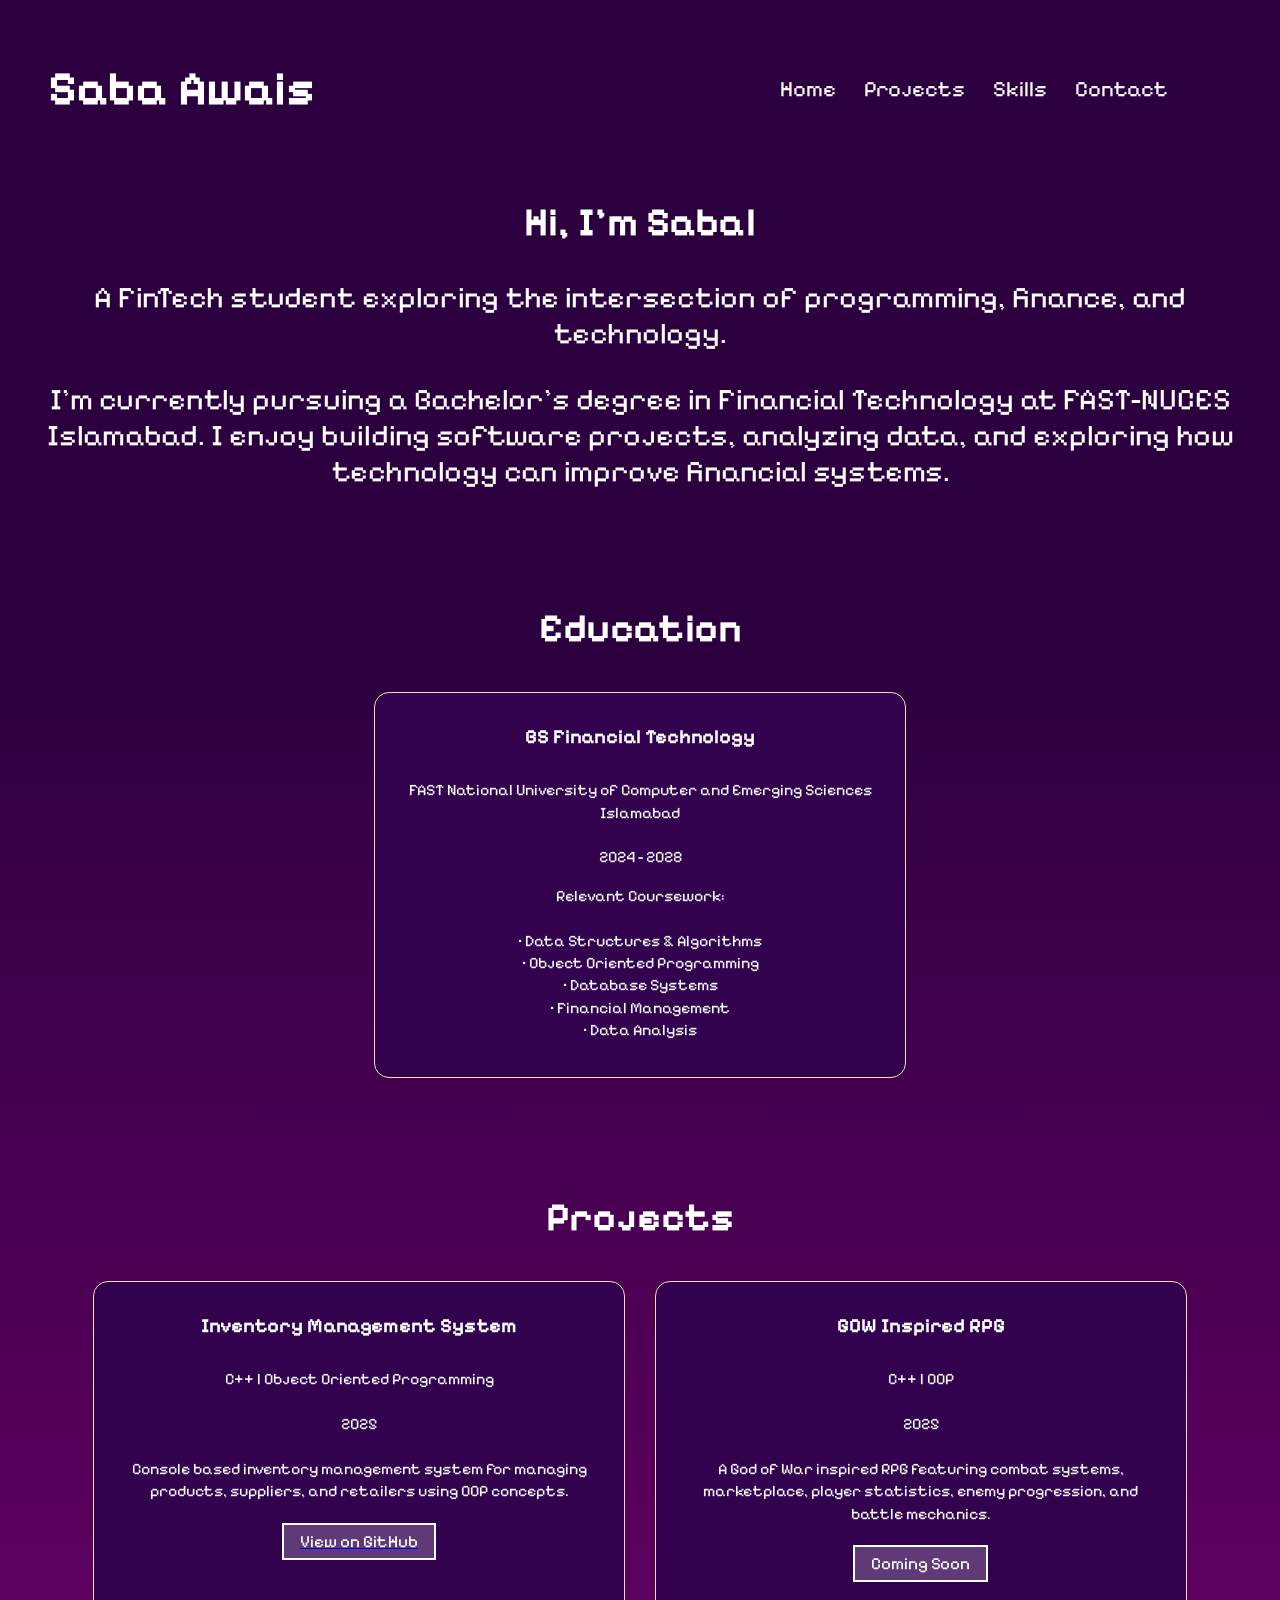
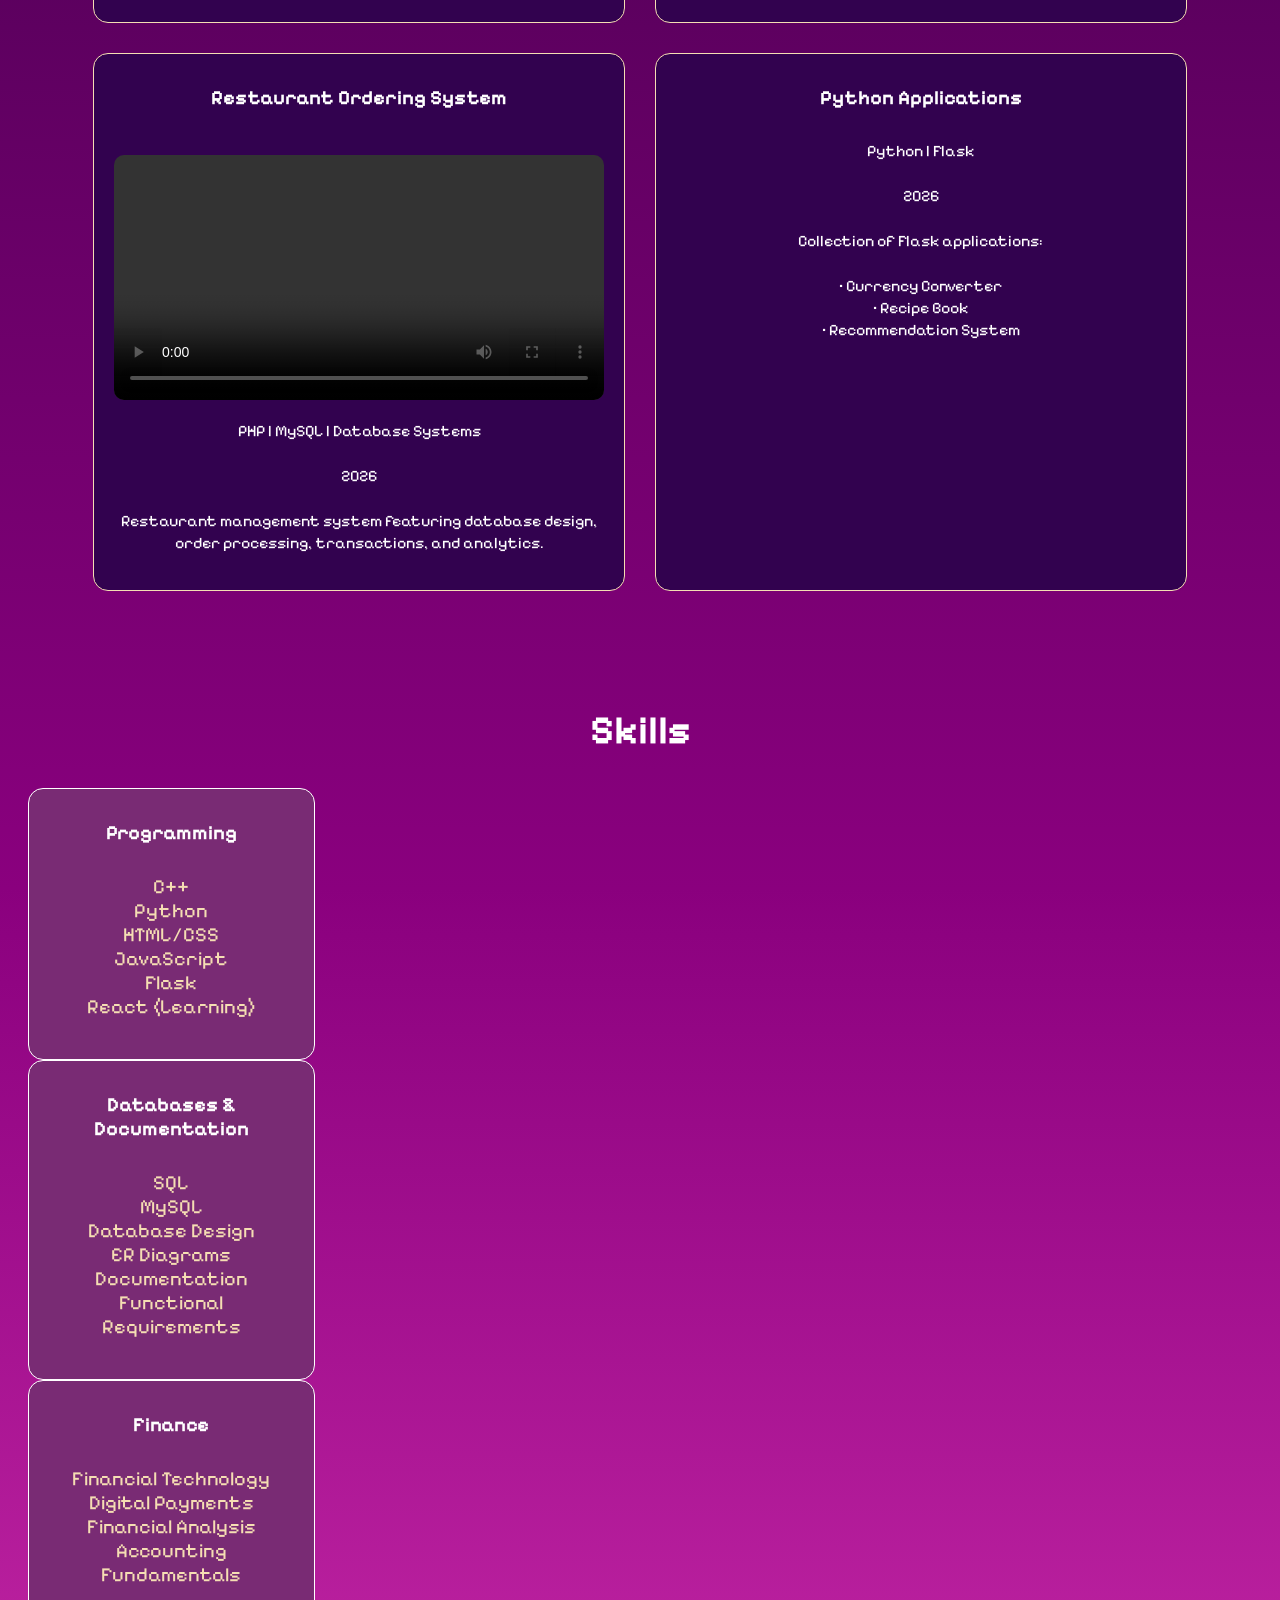
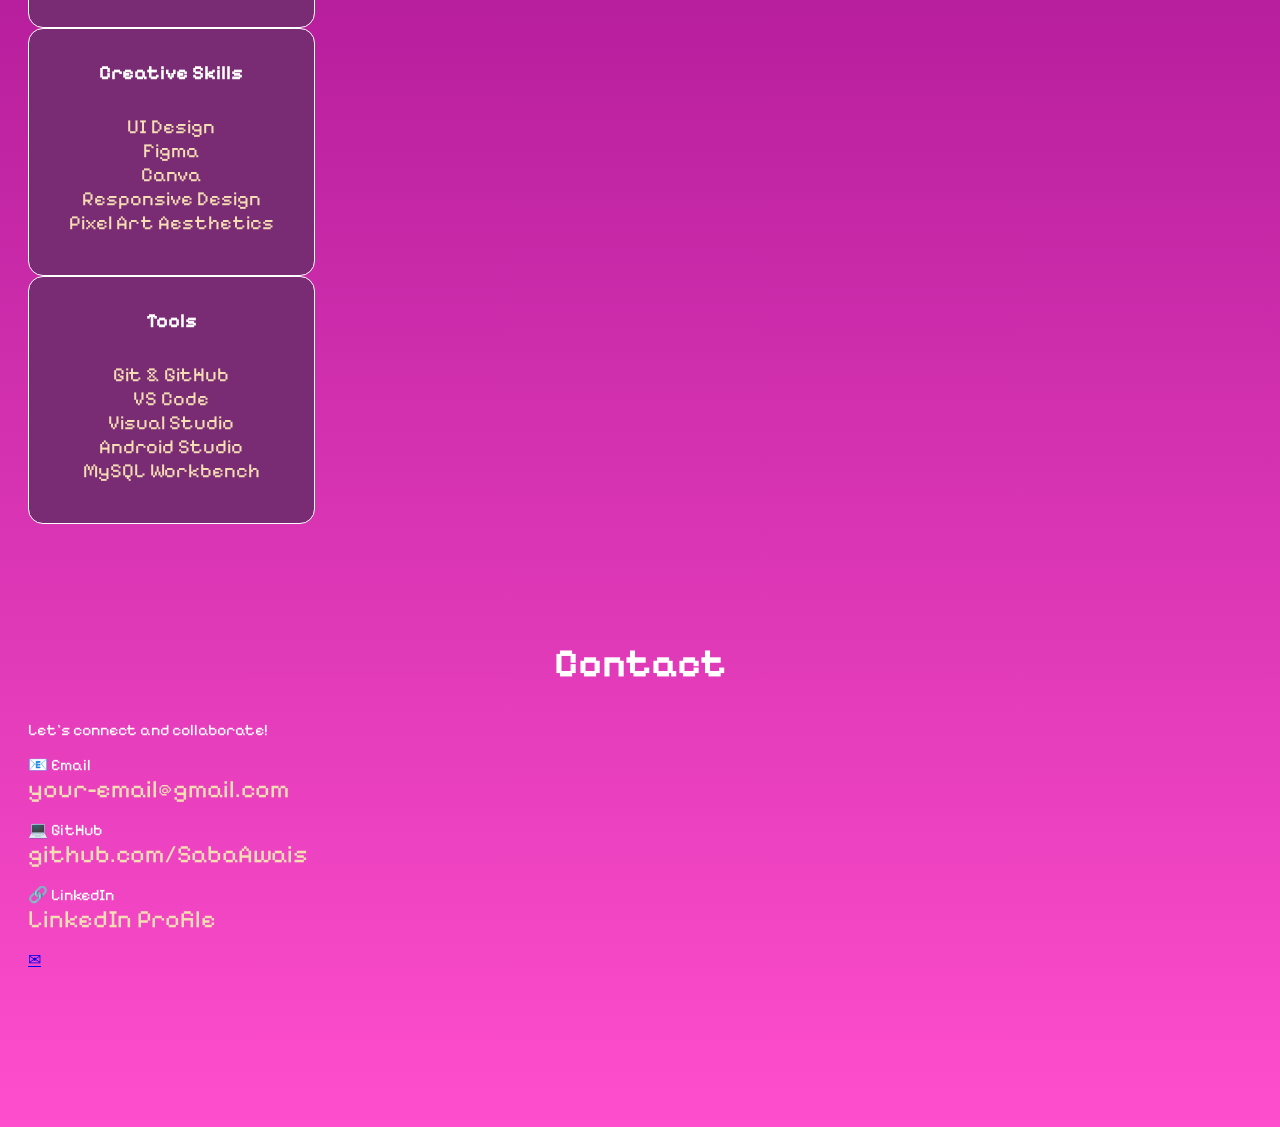
==== index.html @ a2d43b8c "contact page fix" ====
<!DOCTYPE html>
<html lang="en">

<head>

<meta charset="UTF-8">
<meta name="viewport" content="width=device-width, initial-scale=1.0">

<link rel="stylesheet" href="style.css">

<link href="https://fonts.googleapis.com/css2?family=Pixelify+Sans&family=Inter:wght@300;400;500;600;700&display=swap" rel="stylesheet">

<title>Saba Awais | FinTech Portfolio</title>

</head>



<body>


<header>


<h1 class="glitch-text" data-text="Saba Awais">
Saba Awais
</h1>



<nav class="tags">

<ul>

<li>
<a href="#home">
Home
</a>
</li>


<li>
<a href="#projects">
Projects
</a>
</li>


<li>
<a href="#skills">
Skills
</a>
</li>


<li>
<a href="#contacts">
Contact
</a>
</li>


</ul>

</nav>


</header>






<!-- ================= HOME ================= -->


<section id="home">



<div class="container hero">


<h2 class="about-sec" id="typing-text"></h2>



<p class="about-me">

A FinTech student exploring the intersection of
programming, finance, and technology.

</p>



<p class="about-me">

I'm currently pursuing a Bachelor's degree in Financial Technology
at FAST-NUCES Islamabad. I enjoy building software projects,
analyzing data, and exploring how technology can improve
financial systems.

</p>



</div>






<h2 class="about-sec">
Education
</h2>




<div class="projects-container">


<div class="project-card">


<div class="card-header">

BS Financial Technology

</div>



<p class="card-description">

FAST National University of Computer and Emerging Sciences
Islamabad

<br><br>

2024 - 2028

</p>



<p class="card-description">

Relevant Coursework:

<br><br>

• Data Structures & Algorithms

<br>
• Object Oriented Programming

<br>
• Database Systems

<br>
• Financial Management

<br>
• Data Analysis


</p>


</div>


</div>





</section>









<!-- ================= PROJECTS ================= -->


<section id="projects">


<h2 class="about-sec">
Projects
</h2>



<div class="projects-container">





<div class="project-card">


<div class="card-header">

Inventory Management System

</div>



<p class="card-description">


C++ | Object Oriented Programming


<br><br>

2025


<br><br>


Console based inventory management system
for managing products, suppliers, and retailers
using OOP concepts.



</p>



<a href="https://github.com/SabaAwais/inventory-management-system" target="_blank">

<button>
View on GitHub
</button>


</a>


</div>









<div class="project-card">


<div class="card-header">

GOW Inspired RPG

</div>



<p class="card-description">


C++ | OOP


<br><br>

2025


<br><br>


A God of War inspired RPG featuring
combat systems, marketplace,
player statistics, enemy progression,
and battle mechanics.


</p>



<button>

Coming Soon

</button>


</div>









<div class="project-card">


<div class="card-header">

Restaurant Ordering System

</div>




<video class="card-media" controls>


<source src="videos/FINALPROJ_DB.mp4" type="video/mp4">


</video>





<p class="card-description">


PHP | MySQL | Database Systems


<br><br>

2026


<br><br>


Restaurant management system featuring
database design, order processing,
transactions, and analytics.



</p>



</div>









<div class="project-card">


<div class="card-header">

Python Applications

</div>



<p class="card-description">


Python | Flask


<br><br>

2026


<br><br>


Collection of Flask applications:

<br><br>


• Currency Converter

<br>

• Recipe Book

<br>

• Recommendation System



</p>


</div>





</div>


</section>









<!-- ================= SKILLS ================= -->


<section id="skills">


<h2 class="about-sec">
Skills
</h2>




<div class="skills-grid">






<div class="skills-card">


<div class="card-header">

Programming

</div>



<p class="skills-description">


C++

<br>

Python

<br>

HTML/CSS

<br>

JavaScript

<br>

Flask

<br>

React (Learning)


</p>


</div>









<div class="skills-card">


<div class="card-header">

Databases & Documentation

</div>



<p class="skills-description">


SQL

<br>

MySQL

<br>

Database Design

<br>

ER Diagrams

<br>

Documentation

<br>

Functional Requirements


</p>


</div>









<div class="skills-card">


<div class="card-header">

Finance

</div>




<p class="skills-description">


Financial Technology

<br>

Digital Payments

<br>

Financial Analysis

<br>

Accounting Fundamentals


</p>


</div>









<div class="skills-card">


<div class="card-header">

Creative Skills

</div>




<p class="skills-description">


UI Design

<br>

Figma

<br>

Canva

<br>

Responsive Design

<br>

Pixel Art Aesthetics


</p>


</div>









<div class="skills-card">


<div class="card-header">

Tools

</div>



<p class="skills-description">


Git & GitHub

<br>

VS Code

<br>

Visual Studio

<br>

Android Studio

<br>

MySQL Workbench


</p>


</div>





</div>



</section>









<!-- ================= CONTACT ================= -->


<section id="contacts">



<h2 class="about-sec">

Contact

</h2>




<div class="contact-container">


<p>

Let's connect and collaborate!

</p>



<p>

📧 Email

<br>

<a href="mailto:your-email@gmail.com">

your-email@gmail.com

</a>


</p>



<p>

💻 GitHub

<br>

<a href="https://github.com/SabaAwais" target="_blank">

github.com/SabaAwais

</a>


</p>



<p>

🔗 LinkedIn

<br>

<a href="#">

LinkedIn Profile

</a>


</p>



</div>



</section>







<!-- Floating Contact Button -->


<a href="#contacts" class="contact-button">

✉

</a>






<script>


const text = "Hi, I'm Saba";

let index = 0;



function typeLetter(){


if(index < text.length){


document.getElementById("typing-text").textContent += text.charAt(index);


index++;


setTimeout(typeLetter,100);


}


}



typeLetter();



</script>






</body>


</html>
---- style.css ----
body {
    font-family: 'Pixelify Sans';
    padding: 20px;
    background: linear-gradient(to bottom, #2c003e 15%, #8a007e, #ff4ecd);
    color: white;
    padding-bottom: 150px;
    min-height: 100vh;
    cursor: url('assets/pixel_cursor part.png'), auto;
}

a, button, .clickable {
    cursor: url('assets/pixel_cursor_hand.png'), pointer;
}

header {
    width: 100%;
    height: 55px;
    font-size: 50px;
    color: white;
    display: flex;
    justify-content: space-between;
    align-items: center;
    flex-wrap: wrap;
    padding: 0 20px;
    box-sizing: border-box;
}

h1 {
    font-size: 50px;
}

h2 {
    padding-top: 110px;
}

h3 {
    font-size: 20px;
    text-decoration: underline;
}

h4 {
    font-size: 27px;
    text-align: center;
}

nav {
    width: 100%;
    max-width: 370px;
    justify-content: space-evenly;
    display: flex;
    align-items: center;
    flex-wrap: wrap;
    padding-right: 82px;
}

nav a {
    color: white;
    text-decoration: none;
    font-size: 22px;
}

nav > ul {
    display: flex;
    list-style: none;
    gap: 28px;
    font-size: 20px;
    margin: 0;
    padding: 0;
}

.about-sec {
    font-size: 40px;
    margin-top: 5px;
    text-align: center;
}

.about-me {
    font-size: 30px;
    margin-bottom: 0;
    padding-bottom: 0;
    text-align: center;
}

.video-container {
    display: block;
    justify-content: center;
    align-items: center;
    text-align: center;
}

#l-v {
    width: 45px;
    text-align: center;
    margin-right: 15px;
    vertical-align: middle;
}

#contact-in {
    text-align: center;
    padding: 20px;
    margin: auto;
}

#typing-text {
    white-space: pre-wrap;
    overflow-wrap: break-word;
}

#typing-text::after {
    content: "|";
    animation: blink 1s infinite;
}

@keyframes blink {
    0% { opacity: 1; }
    50% { opacity: 0; }  
    100% { opacity: 1; }      
}

p a {
    text-decoration: none;
    color: wheat;
    font-size: 25px;
}

.projects-container {
    display: flex;
    justify-content: center;
    gap: 30px;
    flex-wrap: wrap;
    margin-top: 40px;
}

.project-card {
    background-color: #32024f;
    border: 1.5px solid wheat;
    color: white;
    width: 40%;
    padding: 20px;
    border-radius: 15px;
    box-shadow: 0 4px 8px rgba(255,255,255,0)
}

.project-card:hover {
    transform: translateY(-12px);
}

.card-header {
    font-weight: bold;
    font-size: 20px;
    text-align: center;
    margin-top: 12px;;
    margin-bottom: 30px;
}

.git {
    text-align: center;
    font-size: 30px;
    color: wheat;
}

.card-media {
    width: 100%;
    border-radius: 10px;
    margin-top: 15px;
    object-fit: cover;
}

.card-media video {
    width: 100%;
    max-width: 100%;
    height: auto;
    border-radius: 8px;
    display: block;
}

.card-description {
    font-size: 16px;
    line-height: 1.4;
    text-align: center;
}

textarea {
    width: 100%;
    padding: 10px;
    border-radius: 8px;
    resize: vertical;
}

.contact-form {
    display: flex;
    justify-content: center;
    align-items: center;
    margin: 0 auto;
    margin-top: 40px;
    padding: 20px;
    flex-wrap: wrap;
    background-color: #32024f;
    color: white;
    width: 40%;
    padding: 20px;
    border-radius: 15px;
    box-shadow: 0 4px 8px rgba(255,255,255,0)
}

button {
    font-family: 'Pixelify Sans';
    font-size: 17px;
    display: block;
    margin: 20px auto;
    justify-content: center;
    padding: 6px 16px;
    border: 2px solid white;
    background-color: rgba(255, 255, 255, 0.221);
    color: white;
}

button:hover {
    transform: translateY(-2px);
    box-shadow: 4px 4px 0px black;
}

label {
    cursor: url('assets/pixel_cursor part.png'), auto;
}

.skills-card {
    background-color: #792b74;
    color: white;
    width: 20%;
    padding: 20px;
    border-radius: 15px;
    border: 1.5px solid white;
    box-shadow: 0 4px 8px rgba(255,255,255,0);
}

.skills-card:hover {
    transform: translateY(-12px);
}

.skills-card-2 {
    background-color: #4f174d;
    color: white;
    width: 20%;
    padding: 20px;
    border-radius: 15px;
    border: 1.5px solid white;
    box-shadow: 0 4px 8px rgba(255,255,255,0);
}

.skills-card-2:hover {
    transform: translateY(-12px);
}

.skills-card-3 {
    background-color: #32024f;
    color: white;
    width: 20%;
    padding: 20px;
    border-radius: 15px;
    border: 1.5px solid white;
    box-shadow: 0 4px 8px rgba(255,255,255,0);
}

.skills-card-3:hover {
    transform: translateY(-12px);
}

.skills-description {
    font-size: 20px;
    text-align: center;
    vertical-align: middle;
    color: wheat;
}

.icons {
    width: 40px;
    display: block;
    margin: 0 auto;
}

nav a.active {
  border-bottom: 2px solid wheat;
}

.glitch-text {
  position: relative;
  font-size: 3rem;
  font-family: 'Pixelify Sans', monospace;
  color: white;
  text-align: center;
  transition: 0.3s ease-in-out;
  cursor: pointer;
}

.glitch-text::before,
.glitch-text::after {
  content: attr(data-text);
  position: absolute;
  left: 0;
  top: 0;
  width: 100%;
  overflow: hidden;
  color: white;
  clip: rect(0, 0, 0, 0);
}

.glitch-text:hover::before {
  animation: glitchTop 0.5s infinite linear alternate-reverse;
  color: #ff00c8;
}

.glitch-text:hover::after {
  animation: glitchBottom 0.5s infinite linear alternate-reverse;
  color: #7e1e8f;
  cursor: url('assets/pixel_cursor_hand.png'), auto;
}

@keyframes glitchTop {
  0% {
    clip: rect(0, 9999px, 0, 0);
    transform: translate(-2px, -2px);
  }
  100% {
    clip: rect(0, 9999px, 10px, 0);
    transform: translate(2px, 2px);
  }
}

@keyframes glitchBottom {
  0% {
    clip: rect(10px, 9999px, 9999px, 0);
    transform: translate(2px, 2px);
  }
  100% {
    clip: rect(0, 9999px, 9999px, 0);
    transform: translate(-2px, -2px);
  }
}

.vertical-timeline {
    width: 4px;
    position: relative;
    height: 300px;
    background-color: wheat;
    margin: 0 auto;
}

.left, .right {
    position: absolute;
    border-radius: 10px;
    padding: 2px 2px;
    width: 200px;
    display: flex;
    flex-direction: column;
    align-items: center;
    background-color: #32024f;
}

.left:hover, .right:hover {
    transform: translateY(-6px);
    box-shadow: 2px 2px 2px 0 black;
}

.left {
    top: 0;
    left: -220px;
    text-align: right;
}

.right {
    bottom: 0;
    right: -220px;
    text-align: left;
}

.circle {
    width: 12px;
    height: 12px;
    border-radius: 50%;
    background-color: wheat;
    margin-bottom: 8px;
}

@media (max-width: 768px) {

    header {
        height: auto;
        justify-content: center;
        text-align: center;
    }

    nav {
        max-width: 100%;
        padding-right: 0;
        margin-top: 10px;
    }

    nav ul {
        gap: 15px;
        justify-content: center;
        flex-wrap: wrap;
    }

    h1 {
        font-size: 36px;
    }

    .about-sec {
        font-size: 30px;
    }

    .about-me {
        font-size: 22px;
    }

    .project-card,
    .skills-card,
    .skills-card-2,
    .skills-card-3,
    .contact-form {
        width: 90%;
    }

    .left,
    .right {
        position: static;
        width: 90%;
        margin: 20px auto;
    }

    .vertical-timeline {
        width: 2px;
        height: auto;
        background: none;
    }
    
}
.dropdown {
    position: relative;
    display: inline-block;
}

.projects-button {
    color: white;
    font-size: 22px;
    cursor: pointer;
    white-space: nowrap;
}

.dropdown-menu {
    display: none;
    position: absolute;
    top: 100%;
    left: 50%;
    transform: translateX(-50%);
    background-color: #32024f;
    border: 2px solid wheat;
    border-radius: 10px;
    min-width: 170px;
    padding: 0;
    z-index: 1000;
}

.dropdown-menu li {
    list-style: none;
}

.dropdown-menu li a {
    display: block;
    padding: 12px;
    color: white;
    text-decoration: none;
    text-align: center;
}

.dropdown-menu li a:hover {
    background-color: #792b74;
}

.dropdown:hover .dropdown-menu {
    display: block;
}
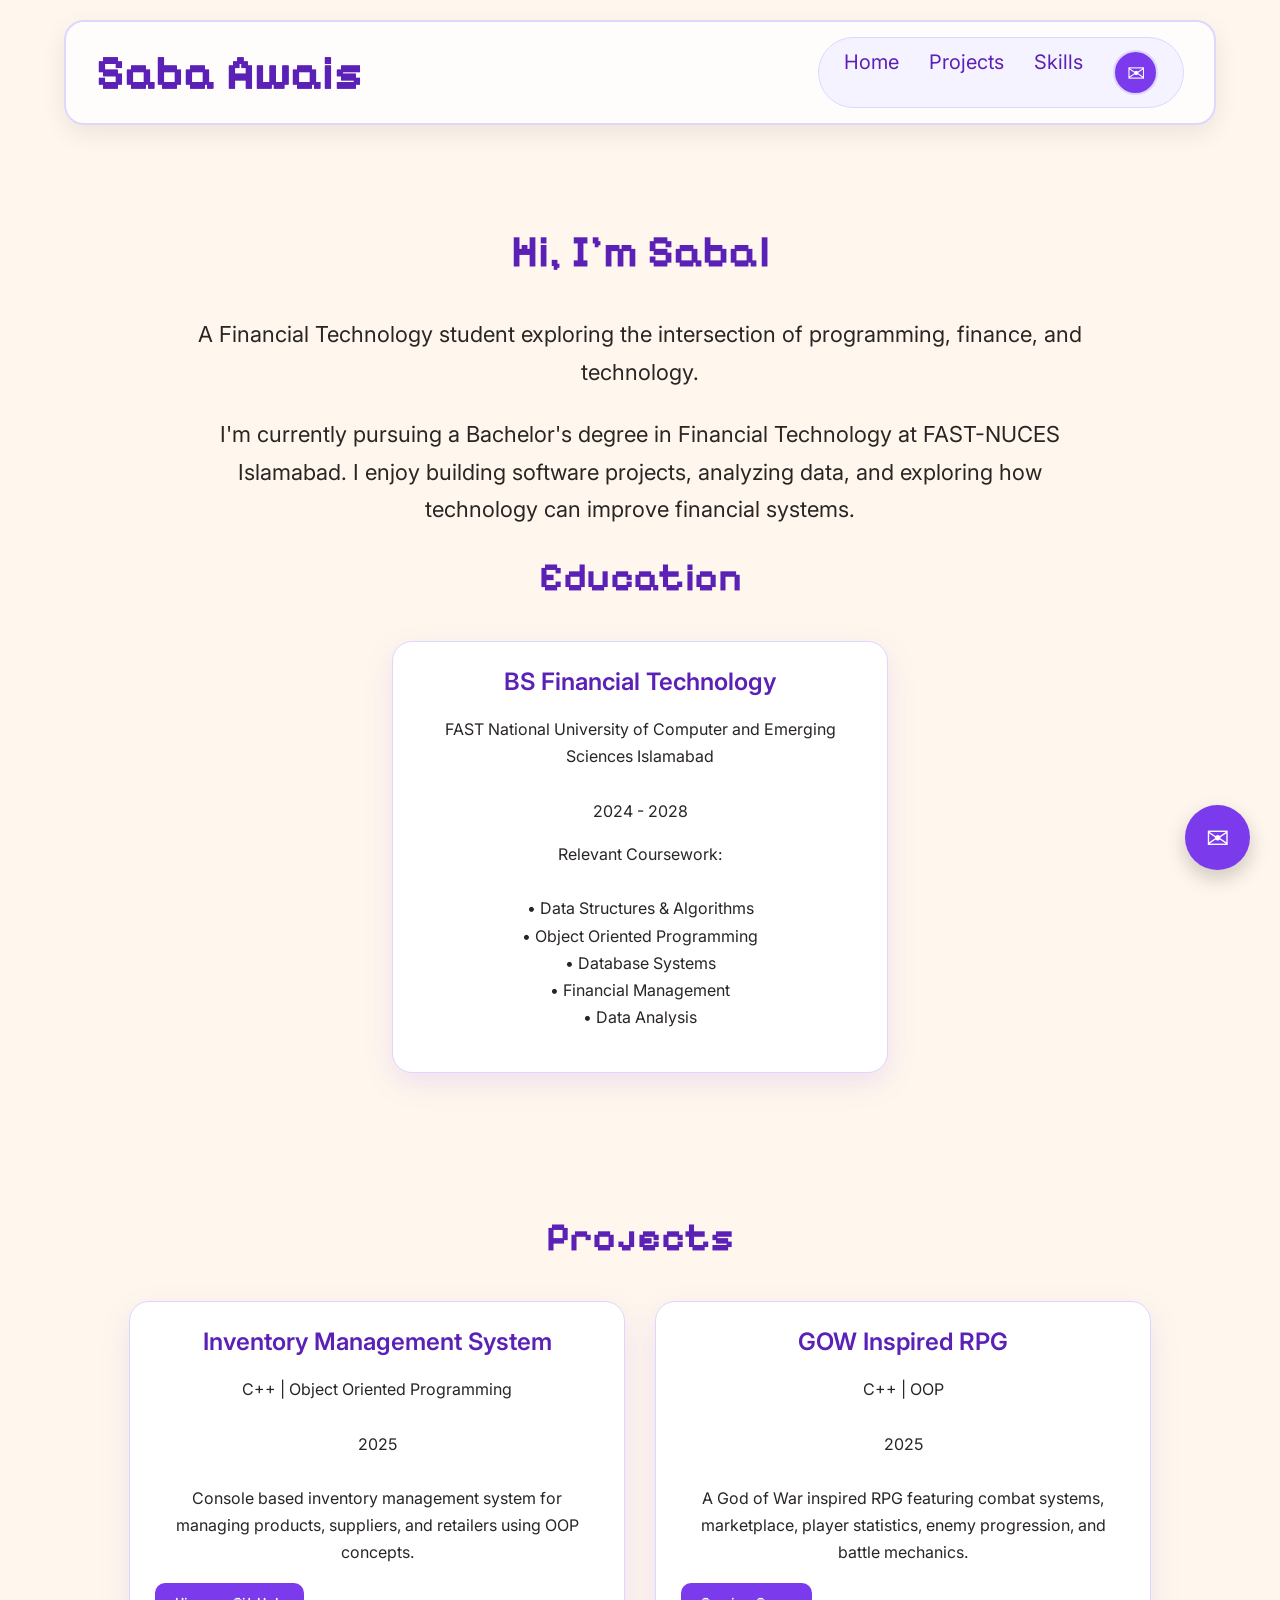
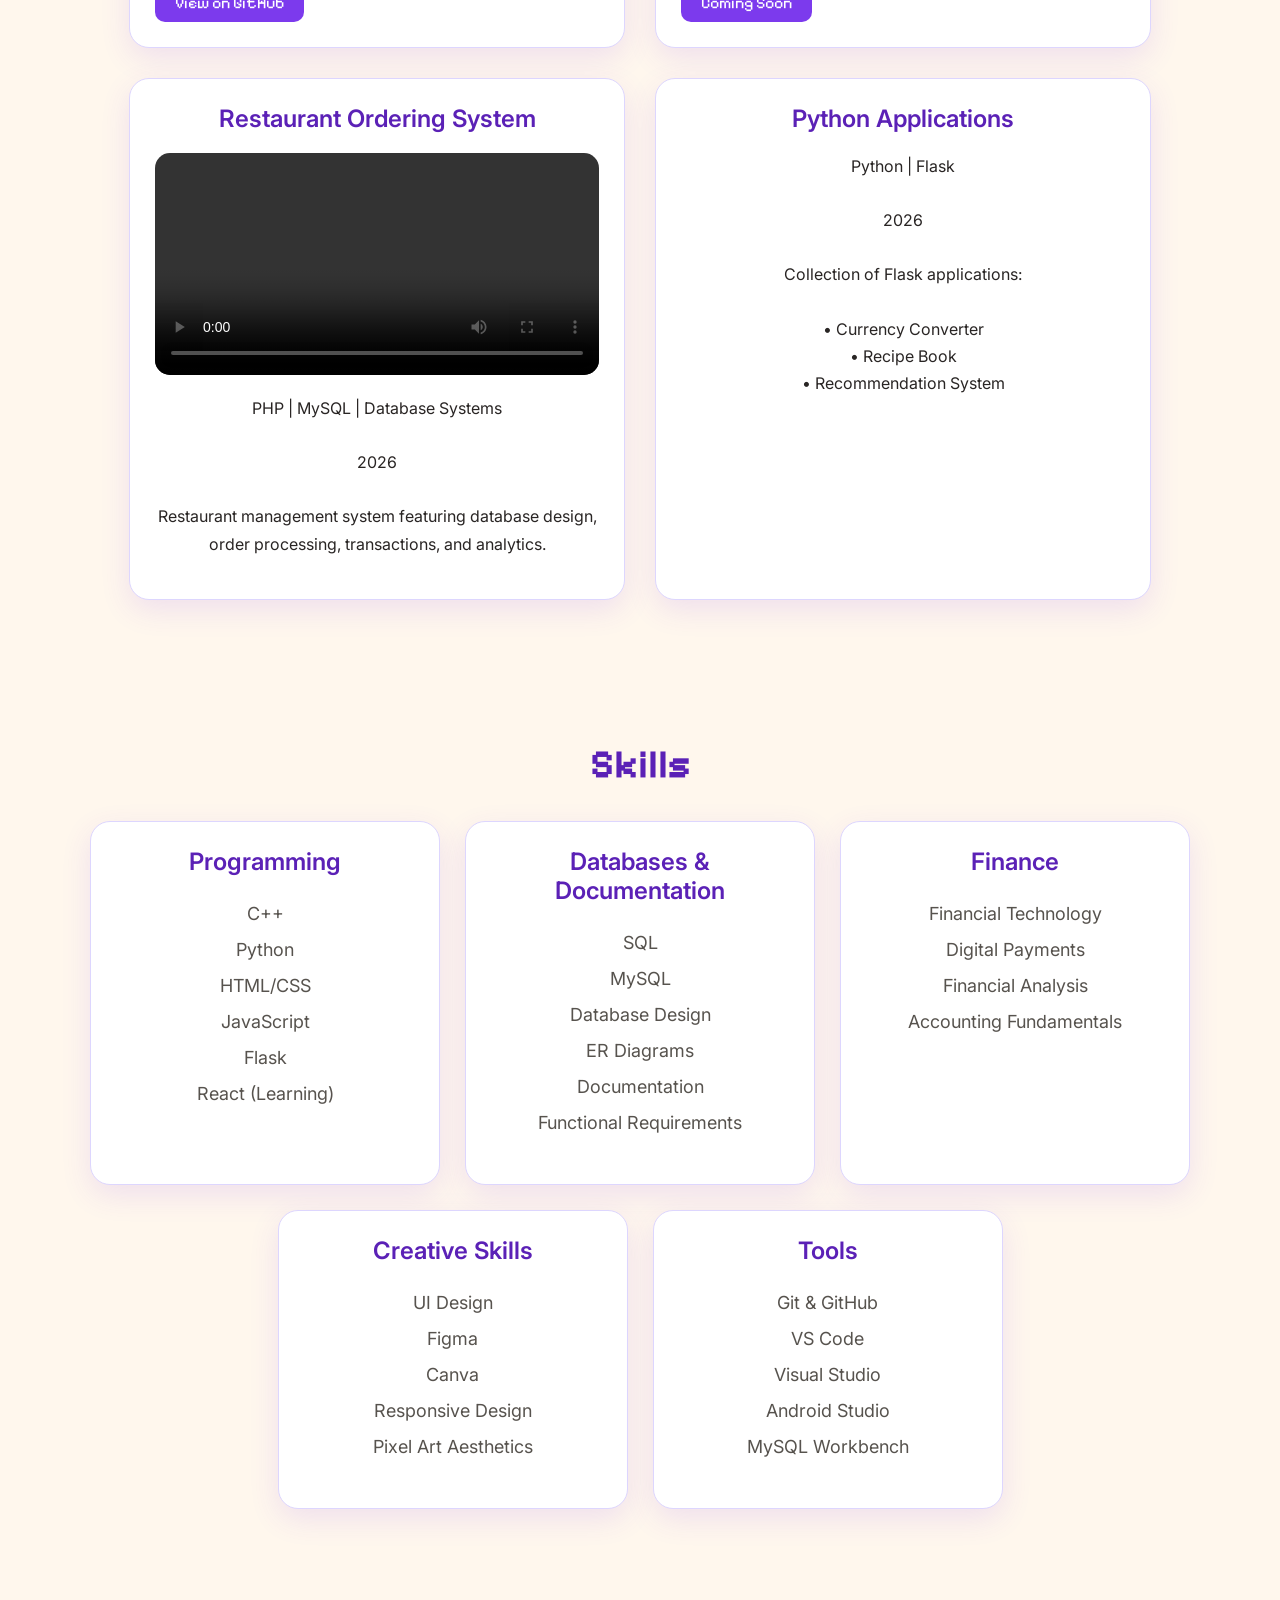
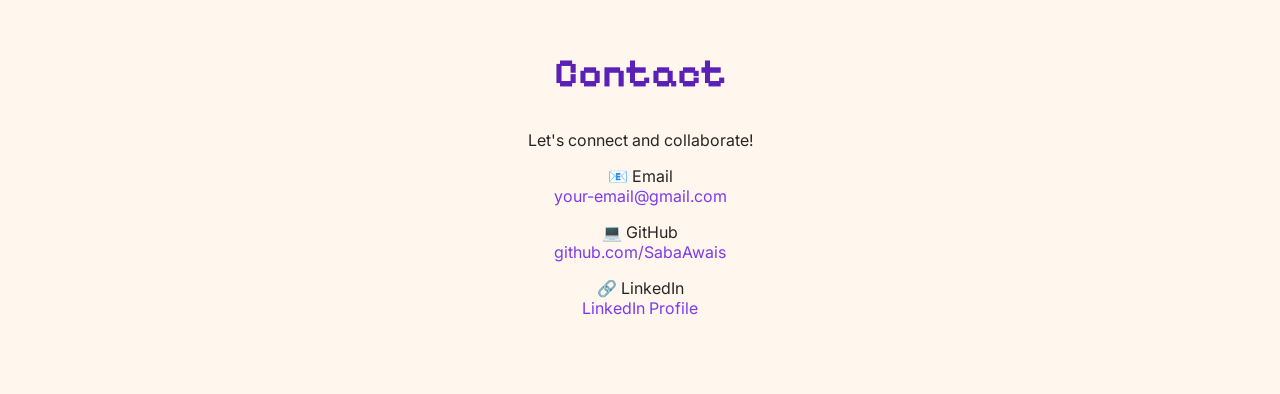
==== commit f5e55921: "theme change" ====
--- a/index.html
+++ b/index.html
@@ -1,855 +1,291 @@
 <!DOCTYPE html>
 <html lang="en">
-
 <head>
-
 <meta charset="UTF-8">
 <meta name="viewport" content="width=device-width, initial-scale=1.0">
-
 <link rel="stylesheet" href="style.css">
-
 <link href="https://fonts.googleapis.com/css2?family=Pixelify+Sans&family=Inter:wght@300;400;500;600;700&display=swap" rel="stylesheet">
-
 <title>Saba Awais | FinTech Portfolio</title>
-
 </head>
 
-
-
 <body>
 
-
 <header>
-
-
-<h1 class="glitch-text" data-text="Saba Awais">
-Saba Awais
-</h1>
-
-
+<h1 class="glitch-text" data-text="Saba Awais">Saba Awais</h1>
 
 <nav class="tags">
-
 <ul>
-
-<li>
-<a href="#home">
-Home
-</a>
-</li>
-
-
-<li>
-<a href="#projects">
-Projects
-</a>
-</li>
-
-
-<li>
-<a href="#skills">
-Skills
-</a>
-</li>
-
-
-<li>
-<a href="#contacts">
-Contact
-</a>
-</li>
-
-
+<li><a href="#home">Home</a></li>
+<li><a href="#projects">Projects</a></li>
+<li><a href="#skills">Skills</a></li>
+<li class="contact-nav"><a href="#contacts">✉</a></li>
 </ul>
-
 </nav>
-
-
 </header>
 
-
-
-
-
-
-<!-- ================= HOME ================= -->
-
-
 <section id="home">
-
-
-
 <div class="container hero">
-
-
 <h2 class="about-sec" id="typing-text"></h2>
 
-
-
 <p class="about-me">
-
-A FinTech student exploring the intersection of
+A Financial Technology student exploring the intersection of
 programming, finance, and technology.
-
-</p>
-
-
+</p>
 
 <p class="about-me">
-
 I'm currently pursuing a Bachelor's degree in Financial Technology
 at FAST-NUCES Islamabad. I enjoy building software projects,
 analyzing data, and exploring how technology can improve
 financial systems.
-
-</p>
-
-
-
-</div>
-
-
-
-
-
-
-<h2 class="about-sec">
-Education
-</h2>
-
-
-
+</p>
+</div>
+
+<h2 class="about-sec">Education</h2>
 
 <div class="projects-container">
-
-
-<div class="project-card">
-
-
-<div class="card-header">
-
-BS Financial Technology
-
-</div>
-
-
-
-<p class="card-description">
-
+<div class="project-card">
+<div class="card-header">BS Financial Technology</div>
+
+<p class="card-description">
 FAST National University of Computer and Emerging Sciences
 Islamabad
-
-<br><br>
-
+<br><br>
 2024 - 2028
-
-</p>
-
-
-
-<p class="card-description">
-
+</p>
+
+<p class="card-description">
 Relevant Coursework:
-
-<br><br>
-
+<br><br>
 • Data Structures & Algorithms
-
 <br>
 • Object Oriented Programming
-
 <br>
 • Database Systems
-
 <br>
 • Financial Management
-
 <br>
 • Data Analysis
-
-
-</p>
-
-
-</div>
-
-
-</div>
-
-
-
-
-
-</section>
-
-
-
-
-
-
-
-
-
-<!-- ================= PROJECTS ================= -->
-
+</p>
+</div>
+</div>
+
+</section>
 
 <section id="projects">
 
-
-<h2 class="about-sec">
-Projects
-</h2>
-
-
+<h2 class="about-sec">Projects</h2>
 
 <div class="projects-container">
 
-
-
-
-
-<div class="project-card">
-
-
-<div class="card-header">
-
-Inventory Management System
-
-</div>
-
-
-
-<p class="card-description">
-
-
+<div class="project-card">
+<div class="card-header">Inventory Management System</div>
+
+<p class="card-description">
 C++ | Object Oriented Programming
-
-
-<br><br>
-
+<br><br>
 2025
-
-
-<br><br>
-
-
+<br><br>
 Console based inventory management system
 for managing products, suppliers, and retailers
 using OOP concepts.
-
-
-
-</p>
-
-
+</p>
 
 <a href="https://github.com/SabaAwais/inventory-management-system" target="_blank">
-
-<button>
-View on GitHub
-</button>
-
-
+<button>View on GitHub</button>
 </a>
-
-
-</div>
-
-
-
-
-
-
-
-
-
-<div class="project-card">
-
-
-<div class="card-header">
-
-GOW Inspired RPG
-
-</div>
-
-
-
-<p class="card-description">
-
-
+</div>
+
+<div class="project-card">
+<div class="card-header">GOW Inspired RPG</div>
+
+<p class="card-description">
 C++ | OOP
-
-
-<br><br>
-
+<br><br>
 2025
-
-
-<br><br>
-
-
+<br><br>
 A God of War inspired RPG featuring
 combat systems, marketplace,
 player statistics, enemy progression,
 and battle mechanics.
-
-
-</p>
-
-
-
-<button>
-
-Coming Soon
-
-</button>
-
-
-</div>
-
-
-
-
-
-
-
-
-
-<div class="project-card">
-
-
-<div class="card-header">
-
-Restaurant Ordering System
-
-</div>
-
-
-
+</p>
+
+<button>Coming Soon</button>
+</div>
+
+<div class="project-card">
+<div class="card-header">Restaurant Ordering System</div>
 
 <video class="card-media" controls>
-
-
 <source src="videos/FINALPROJ_DB.mp4" type="video/mp4">
-
-
 </video>
 
-
-
-
-
-<p class="card-description">
-
-
+<p class="card-description">
 PHP | MySQL | Database Systems
-
-
-<br><br>
-
+<br><br>
 2026
-
-
-<br><br>
-
-
+<br><br>
 Restaurant management system featuring
 database design, order processing,
 transactions, and analytics.
-
-
-
-</p>
-
-
-
-</div>
-
-
-
-
-
-
-
-
-
-<div class="project-card">
-
-
-<div class="card-header">
-
-Python Applications
-
-</div>
-
-
-
-<p class="card-description">
-
-
+</p>
+</div>
+
+<div class="project-card">
+<div class="card-header">Python Applications</div>
+
+<p class="card-description">
 Python | Flask
-
-
-<br><br>
-
+<br><br>
 2026
-
-
-<br><br>
-
-
+<br><br>
 Collection of Flask applications:
-
-<br><br>
-
-
+<br><br>
 • Currency Converter
-
-<br>
-
+<br>
 • Recipe Book
-
-<br>
-
+<br>
 • Recommendation System
-
-
-
-</p>
-
-
-</div>
-
-
-
-
-
-</div>
-
-
-</section>
-
-
-
-
-
-
-
-
-
-<!-- ================= SKILLS ================= -->
-
+</p>
+</div>
+
+</div>
+
+</section>
 
 <section id="skills">
 
-
-<h2 class="about-sec">
-Skills
-</h2>
-
-
-
+<h2 class="about-sec">Skills</h2>
 
 <div class="skills-grid">
 
-
-
-
-
-
-<div class="skills-card">
-
-
-<div class="card-header">
-
-Programming
-
-</div>
-
-
-
-<p class="skills-description">
-
-
+<div class="skills-card">
+<div class="card-header">Programming</div>
+
+<p class="skills-description">
 C++
-
-<br>
-
+<br>
 Python
-
-<br>
-
+<br>
 HTML/CSS
-
-<br>
-
+<br>
 JavaScript
-
-<br>
-
+<br>
 Flask
-
-<br>
-
+<br>
 React (Learning)
-
-
-</p>
-
-
-</div>
-
-
-
-
-
-
-
-
-
-<div class="skills-card">
-
-
-<div class="card-header">
-
-Databases & Documentation
-
-</div>
-
-
-
-<p class="skills-description">
-
-
+</p>
+</div>
+
+<div class="skills-card">
+<div class="card-header">Databases & Documentation</div>
+
+<p class="skills-description">
 SQL
-
-<br>
-
+<br>
 MySQL
-
-<br>
-
+<br>
 Database Design
-
-<br>
-
+<br>
 ER Diagrams
-
-<br>
-
+<br>
 Documentation
-
-<br>
-
+<br>
 Functional Requirements
-
-
-</p>
-
-
-</div>
-
-
-
-
-
-
-
-
-
-<div class="skills-card">
-
-
-<div class="card-header">
-
-Finance
-
-</div>
-
-
-
-
-<p class="skills-description">
-
-
+</p>
+</div>
+
+<div class="skills-card">
+<div class="card-header">Finance</div>
+
+<p class="skills-description">
 Financial Technology
-
-<br>
-
+<br>
 Digital Payments
-
-<br>
-
+<br>
 Financial Analysis
-
-<br>
-
+<br>
 Accounting Fundamentals
-
-
-</p>
-
-
-</div>
-
-
-
-
-
-
-
-
-
-<div class="skills-card">
-
-
-<div class="card-header">
-
-Creative Skills
-
-</div>
-
-
-
-
-<p class="skills-description">
-
-
+</p>
+</div>
+
+<div class="skills-card">
+<div class="card-header">Creative Skills</div>
+
+<p class="skills-description">
 UI Design
-
-<br>
-
+<br>
 Figma
-
-<br>
-
+<br>
 Canva
-
-<br>
-
+<br>
 Responsive Design
-
-<br>
-
+<br>
 Pixel Art Aesthetics
-
-
-</p>
-
-
-</div>
-
-
-
-
-
-
-
-
-
-<div class="skills-card">
-
-
-<div class="card-header">
-
-Tools
-
-</div>
-
-
-
-<p class="skills-description">
-
-
+</p>
+</div>
+
+<div class="skills-card">
+<div class="card-header">Tools</div>
+
+<p class="skills-description">
 Git & GitHub
-
-<br>
-
+<br>
 VS Code
-
-<br>
-
+<br>
 Visual Studio
-
-<br>
-
+<br>
 Android Studio
-
-<br>
-
+<br>
 MySQL Workbench
-
-
-</p>
-
-
-</div>
-
-
-
-
-
-</div>
-
-
-
-</section>
-
-
-
-
-
-
-
-
-
-<!-- ================= CONTACT ================= -->
-
+</p>
+</div>
+
+</div>
+
+</section>
 
 <section id="contacts">
 
-
-
-<h2 class="about-sec">
-
-Contact
-
-</h2>
-
-
-
+<h2 class="about-sec">Contact</h2>
 
 <div class="contact-container">
-
+<p>Let's connect and collaborate!</p>
 
 <p>
-
-Let's connect and collaborate!
-
-</p>
-
-
+📧 Email
+<br>
+<a href="mailto:your-email@gmail.com">your-email@gmail.com</a>
+</p>
 
 <p>
-
-📧 Email
-
-<br>
-
-<a href="mailto:your-email@gmail.com">
-
-your-email@gmail.com
-
-</a>
-
-
-</p>
-
-
+💻 GitHub
+<br>
+<a href="https://github.com/SabaAwais" target="_blank">github.com/SabaAwais</a>
+</p>
 
 <p>
-
-💻 GitHub
-
-<br>
-
-<a href="https://github.com/SabaAwais" target="_blank">
-
-github.com/SabaAwais
-
-</a>
-
-
-</p>
-
-
-
-<p>
-
 🔗 LinkedIn
-
-<br>
-
-<a href="#">
-
-LinkedIn Profile
-
-</a>
-
-
-</p>
-
-
-
-</div>
-
-
-
-</section>
-
-
-
-
-
-
-
-<!-- Floating Contact Button -->
-
-
-<a href="#contacts" class="contact-button">
-
-✉
-
-</a>
-
-
-
-
-
+<br>
+<a href="#">LinkedIn Profile</a>
+</p>
+</div>
+
+</section>
+
+<a href="#contacts" class="contact-button">✉</a>
 
 <script>
-
-
 const text = "Hi, I'm Saba";
-
 let index = 0;
-
-
-
 function typeLetter(){
-
-
 if(index < text.length){
-
-
 document.getElementById("typing-text").textContent += text.charAt(index);
-
-
 index++;
-
-
 setTimeout(typeLetter,100);
-
-
 }
-
-
 }
-
-
-
 typeLetter();
-
-
-
 </script>
 
-
-
-
-
-
 </body>
-
-
 </html>
--- a/style.css
+++ b/style.css
@@ -1,483 +1,332 @@
-body {
-    font-family: 'Pixelify Sans';
-    padding: 20px;
-    background: linear-gradient(to bottom, #2c003e 15%, #8a007e, #ff4ecd);
-    color: white;
-    padding-bottom: 150px;
-    min-height: 100vh;
-    cursor: url('assets/pixel_cursor part.png'), auto;
-}
-
-a, button, .clickable {
-    cursor: url('assets/pixel_cursor_hand.png'), pointer;
-}
-
-header {
-    width: 100%;
-    height: 55px;
-    font-size: 50px;
-    color: white;
-    display: flex;
-    justify-content: space-between;
-    align-items: center;
-    flex-wrap: wrap;
-    padding: 0 20px;
-    box-sizing: border-box;
-}
-
-h1 {
-    font-size: 50px;
-}
-
-h2 {
-    padding-top: 110px;
-}
-
-h3 {
-    font-size: 20px;
-    text-decoration: underline;
-}
-
-h4 {
-    font-size: 27px;
-    text-align: center;
-}
-
-nav {
-    width: 100%;
-    max-width: 370px;
-    justify-content: space-evenly;
-    display: flex;
-    align-items: center;
-    flex-wrap: wrap;
-    padding-right: 82px;
-}
-
-nav a {
-    color: white;
-    text-decoration: none;
-    font-size: 22px;
-}
-
-nav > ul {
-    display: flex;
-    list-style: none;
-    gap: 28px;
-    font-size: 20px;
-    margin: 0;
-    padding: 0;
-}
-
-.about-sec {
-    font-size: 40px;
-    margin-top: 5px;
-    text-align: center;
-}
-
-.about-me {
-    font-size: 30px;
-    margin-bottom: 0;
-    padding-bottom: 0;
-    text-align: center;
-}
-
-.video-container {
-    display: block;
-    justify-content: center;
-    align-items: center;
-    text-align: center;
-}
-
-#l-v {
-    width: 45px;
-    text-align: center;
-    margin-right: 15px;
-    vertical-align: middle;
-}
-
-#contact-in {
-    text-align: center;
-    padding: 20px;
-    margin: auto;
-}
-
-#typing-text {
-    white-space: pre-wrap;
-    overflow-wrap: break-word;
-}
-
-#typing-text::after {
-    content: "|";
-    animation: blink 1s infinite;
-}
-
-@keyframes blink {
-    0% { opacity: 1; }
-    50% { opacity: 0; }  
-    100% { opacity: 1; }      
-}
-
-p a {
-    text-decoration: none;
-    color: wheat;
-    font-size: 25px;
-}
-
-.projects-container {
-    display: flex;
-    justify-content: center;
-    gap: 30px;
-    flex-wrap: wrap;
-    margin-top: 40px;
-}
-
-.project-card {
-    background-color: #32024f;
-    border: 1.5px solid wheat;
-    color: white;
-    width: 40%;
-    padding: 20px;
-    border-radius: 15px;
-    box-shadow: 0 4px 8px rgba(255,255,255,0)
-}
-
-.project-card:hover {
-    transform: translateY(-12px);
-}
-
-.card-header {
-    font-weight: bold;
-    font-size: 20px;
-    text-align: center;
-    margin-top: 12px;;
-    margin-bottom: 30px;
-}
-
-.git {
-    text-align: center;
-    font-size: 30px;
-    color: wheat;
-}
-
-.card-media {
-    width: 100%;
-    border-radius: 10px;
-    margin-top: 15px;
-    object-fit: cover;
-}
-
-.card-media video {
-    width: 100%;
-    max-width: 100%;
-    height: auto;
-    border-radius: 8px;
-    display: block;
-}
-
-.card-description {
-    font-size: 16px;
-    line-height: 1.4;
-    text-align: center;
-}
-
-textarea {
-    width: 100%;
-    padding: 10px;
-    border-radius: 8px;
-    resize: vertical;
-}
-
-.contact-form {
-    display: flex;
-    justify-content: center;
-    align-items: center;
-    margin: 0 auto;
-    margin-top: 40px;
-    padding: 20px;
-    flex-wrap: wrap;
-    background-color: #32024f;
-    color: white;
-    width: 40%;
-    padding: 20px;
-    border-radius: 15px;
-    box-shadow: 0 4px 8px rgba(255,255,255,0)
-}
-
-button {
-    font-family: 'Pixelify Sans';
-    font-size: 17px;
-    display: block;
-    margin: 20px auto;
-    justify-content: center;
-    padding: 6px 16px;
-    border: 2px solid white;
-    background-color: rgba(255, 255, 255, 0.221);
-    color: white;
-}
-
-button:hover {
-    transform: translateY(-2px);
-    box-shadow: 4px 4px 0px black;
-}
-
-label {
-    cursor: url('assets/pixel_cursor part.png'), auto;
-}
-
-.skills-card {
-    background-color: #792b74;
-    color: white;
-    width: 20%;
-    padding: 20px;
-    border-radius: 15px;
-    border: 1.5px solid white;
-    box-shadow: 0 4px 8px rgba(255,255,255,0);
-}
-
-.skills-card:hover {
-    transform: translateY(-12px);
-}
-
-.skills-card-2 {
-    background-color: #4f174d;
-    color: white;
-    width: 20%;
-    padding: 20px;
-    border-radius: 15px;
-    border: 1.5px solid white;
-    box-shadow: 0 4px 8px rgba(255,255,255,0);
-}
-
-.skills-card-2:hover {
-    transform: translateY(-12px);
-}
-
-.skills-card-3 {
-    background-color: #32024f;
-    color: white;
-    width: 20%;
-    padding: 20px;
-    border-radius: 15px;
-    border: 1.5px solid white;
-    box-shadow: 0 4px 8px rgba(255,255,255,0);
-}
-
-.skills-card-3:hover {
-    transform: translateY(-12px);
-}
-
-.skills-description {
-    font-size: 20px;
-    text-align: center;
-    vertical-align: middle;
-    color: wheat;
-}
-
-.icons {
-    width: 40px;
-    display: block;
-    margin: 0 auto;
-}
-
-nav a.active {
-  border-bottom: 2px solid wheat;
-}
-
-.glitch-text {
-  position: relative;
-  font-size: 3rem;
-  font-family: 'Pixelify Sans', monospace;
-  color: white;
-  text-align: center;
-  transition: 0.3s ease-in-out;
-  cursor: pointer;
+:root {
+    --cream: #fff7ed;
+    --text: #292524;
+    --lavender: #ede9fe;
+    --lavender-dark: #c4b5fd;
+    --purple: #7c3aed;
+    --purple-dark: #5b21b6;
+    --gold: #d97706;
+    --white: #ffffff;
+
+}
+
+*{
+    box-sizing:border-box;
+}
+
+html{
+    scroll-behavior:smooth;
+}
+
+body{
+    background:var(--cream);
+    color:var(--text);
+    font-family:'Inter',sans-serif;
+    cursor:url('assets/pixel_cursor part.png'),auto;
+    margin:0;
+}
+
+a,button,.clickable{
+cursor:url('assets/pixel_cursor_hand.png'),pointer;
+}
+
+.glitch-text,
+.about-sec,
+button{
+font-family:'Pixelify Sans', monospace;
+}
+
+header{
+width:90%;
+margin:20px auto;
+padding:15px 30px;
+background:rgba(255,255,255,.75);
+border:2px solid #ddd6fe;
+border-radius:20px;
+display:flex;
+align-items:center;
+justify-content:space-between;
+box-shadow:0 8px 25px rgba(0,0,0,.08);
+position:sticky;
+top:15px;
+z-index:100;
+}
+
+h1{
+font-size:50px;
+margin:0;
+}
+
+nav{
+background:#f5f3ff;
+padding:12px 25px;
+border-radius:50px;
+border:1px solid #ddd6fe;
+}
+
+nav ul{
+display:flex;
+gap:30px;
+list-style:none;
+margin:0;
+padding:0;
+}
+
+nav a{
+color:var(--purple-dark);
+text-decoration:none;
+font-size:20px;
+}
+
+nav a:hover{
+color:var(--gold);
+}
+
+nav a.active{
+border-bottom:2px solid var(--gold);
+}
+
+section{
+scroll-margin-top:120px;
+padding:60px 20px;
+}
+
+.about-sec{
+font-size:40px;
+text-align:center;
+color:var(--purple-dark);
+margin-top:20px;
+}
+
+.about-me{
+font-size:22px;
+line-height:1.7;
+text-align:center;
+max-width:900px;
+margin:25px auto;
+}
+
+#typing-text{
+font-family:'Pixelify Sans';
+font-size:45px;
+color:var(--purple-dark);
+}
+
+#typing-text::after{
+content:"|";
+animation:blink 1s infinite;
+}
+
+@keyframes blink{
+50%{
+opacity:0;
+}
+}
+
+.projects-container{
+display:flex;
+justify-content:center;
+gap:30px;
+flex-wrap:wrap;
+margin-top:40px;
+}
+
+.project-card{
+background:white;
+width:40%;
+min-width:300px;
+padding:25px;
+border-radius:20px;
+border:1px solid #ddd6fe;
+box-shadow:0 10px 30px rgba(124,58,237,.12);
+transition:.3s;
+}
+.project-card:hover,
+.skills-card:hover{
+transform:translateY(-8px);
+}
+
+.card-header{
+font-size:24px;
+font-weight:600;
+text-align:center;
+color:var(--purple-dark);
+margin-bottom:20px;
+}
+
+.card-description{
+font-size:16px;
+line-height:1.7;
+text-align:center;
+}
+
+.card-media{
+width:100%;
+border-radius:15px;
+}
+
+
+button{
+background:var(--purple);
+color:white;
+border:none;
+padding:10px 20px;
+border-radius:10px;
+font-size:16px;
+}
+
+button:hover{
+background:var(--purple-dark);
+}
+
+.skills-grid{
+display:grid;
+grid-template-columns:repeat(6,1fr);
+gap:25px;
+max-width:1100px;
+margin:auto;
+}
+
+.skills-card{
+grid-column:span 2;
+background:white;
+padding:25px;
+border-radius:20px;
+border:1px solid #ddd6fe;
+box-shadow:0 10px 30px rgba(124,58,237,.12);
+}
+
+.skills-card:nth-child(4){
+grid-column:2/span 2;
+}
+
+.skills-card:nth-child(5){
+grid-column:4/span 2;
+}
+
+.skills-description{
+text-align:center;
+font-size:18px;
+line-height:2;
+color:#57534e;
+}
+
+#contacts{
+text-align:center;
+}
+
+.contact-nav a{
+width:45px;
+height:45px;
+border-radius:50%;
+background:#7c3aed;
+color:white !important;
+display:flex;
+align-items:center;
+justify-content:center;
+font-size:22px;
+text-decoration:none;
+border:2px solid #ddd6fe;
+transition:.3s;
+}
+
+.contact-nav a:hover{
+background:#5b21b6;
+transform:translateY(-3px);
+}
+
+.contact-container a{
+color:var(--purple);
+text-decoration:none;
+}
+
+.contact-button{
+position:fixed;
+right:30px;
+bottom:30px;
+width:65px;
+height:65px;
+border-radius:50%;
+background:var(--purple);
+color:white;
+display:flex;
+justify-content:center;
+align-items:center;
+font-size:28px;
+text-decoration:none;
+box-shadow:0 8px 20px rgba(0,0,0,.2);
+z-index:200;
+}
+
+.contact-button:hover{
+transform:scale(1.1);
+}
+
+.glitch-text{
+position:relative;
+color:var(--purple-dark);
+font-size:3rem;
 }
 
 .glitch-text::before,
-.glitch-text::after {
-  content: attr(data-text);
-  position: absolute;
-  left: 0;
-  top: 0;
-  width: 100%;
-  overflow: hidden;
-  color: white;
-  clip: rect(0, 0, 0, 0);
-}
-
-.glitch-text:hover::before {
-  animation: glitchTop 0.5s infinite linear alternate-reverse;
-  color: #ff00c8;
-}
-
-.glitch-text:hover::after {
-  animation: glitchBottom 0.5s infinite linear alternate-reverse;
-  color: #7e1e8f;
-  cursor: url('assets/pixel_cursor_hand.png'), auto;
-}
-
-@keyframes glitchTop {
-  0% {
-    clip: rect(0, 9999px, 0, 0);
-    transform: translate(-2px, -2px);
-  }
-  100% {
-    clip: rect(0, 9999px, 10px, 0);
-    transform: translate(2px, 2px);
-  }
-}
-
-@keyframes glitchBottom {
-  0% {
-    clip: rect(10px, 9999px, 9999px, 0);
-    transform: translate(2px, 2px);
-  }
-  100% {
-    clip: rect(0, 9999px, 9999px, 0);
-    transform: translate(-2px, -2px);
-  }
-}
-
-.vertical-timeline {
-    width: 4px;
-    position: relative;
-    height: 300px;
-    background-color: wheat;
-    margin: 0 auto;
-}
-
-.left, .right {
-    position: absolute;
-    border-radius: 10px;
-    padding: 2px 2px;
-    width: 200px;
-    display: flex;
-    flex-direction: column;
-    align-items: center;
-    background-color: #32024f;
-}
-
-.left:hover, .right:hover {
-    transform: translateY(-6px);
-    box-shadow: 2px 2px 2px 0 black;
-}
-
-.left {
-    top: 0;
-    left: -220px;
-    text-align: right;
-}
-
-.right {
-    bottom: 0;
-    right: -220px;
-    text-align: left;
-}
-
-.circle {
-    width: 12px;
-    height: 12px;
-    border-radius: 50%;
-    background-color: wheat;
-    margin-bottom: 8px;
-}
-
-@media (max-width: 768px) {
-
-    header {
-        height: auto;
-        justify-content: center;
-        text-align: center;
-    }
-
-    nav {
-        max-width: 100%;
-        padding-right: 0;
-        margin-top: 10px;
-    }
-
-    nav ul {
-        gap: 15px;
-        justify-content: center;
-        flex-wrap: wrap;
-    }
-
-    h1 {
-        font-size: 36px;
-    }
-
-    .about-sec {
-        font-size: 30px;
-    }
-
-    .about-me {
-        font-size: 22px;
-    }
-
-    .project-card,
-    .skills-card,
-    .skills-card-2,
-    .skills-card-3,
-    .contact-form {
-        width: 90%;
-    }
-
-    .left,
-    .right {
-        position: static;
-        width: 90%;
-        margin: 20px auto;
-    }
-
-    .vertical-timeline {
-        width: 2px;
-        height: auto;
-        background: none;
-    }
-    
-}
-.dropdown {
-    position: relative;
-    display: inline-block;
-}
-
-.projects-button {
-    color: white;
-    font-size: 22px;
-    cursor: pointer;
-    white-space: nowrap;
-}
-
-.dropdown-menu {
-    display: none;
-    position: absolute;
-    top: 100%;
-    left: 50%;
-    transform: translateX(-50%);
-    background-color: #32024f;
-    border: 2px solid wheat;
-    border-radius: 10px;
-    min-width: 170px;
-    padding: 0;
-    z-index: 1000;
-}
-
-.dropdown-menu li {
-    list-style: none;
-}
-
-.dropdown-menu li a {
-    display: block;
-    padding: 12px;
-    color: white;
-    text-decoration: none;
-    text-align: center;
-}
-
-.dropdown-menu li a:hover {
-    background-color: #792b74;
-}
-
-.dropdown:hover .dropdown-menu {
-    display: block;
+.glitch-text::after{
+content:attr(data-text);
+position:absolute;
+left:0;
+top:0;
+width:100%;
+}
+
+.glitch-text:hover::before{
+color:#ec4899;
+transform:translate(-3px,-2px);
+}
+
+
+.glitch-text:hover::after{
+color:#8b5cf6;
+transform:translate(3px,2px);
+}
+
+@media(max-width:768px){
+header{
+flex-direction:column;
+gap:20px;
+}
+
+h1{
+font-size:35px;
+}
+
+nav ul{
+display:flex;
+align-items:center;
+gap:30px;
+list-style:none;
+margin:0;
+padding:0;
+}
+
+.about-sec{
+font-size:30px;
+}
+
+.about-me{
+font-size:18px;
+}
+
+.project-card{
+width:90%;
+}
+
+.skills-grid{
+display:flex;
+flex-direction:column;
+}
+
+.skills-card{
+width:90%;
+margin:auto;
+}
+
 }
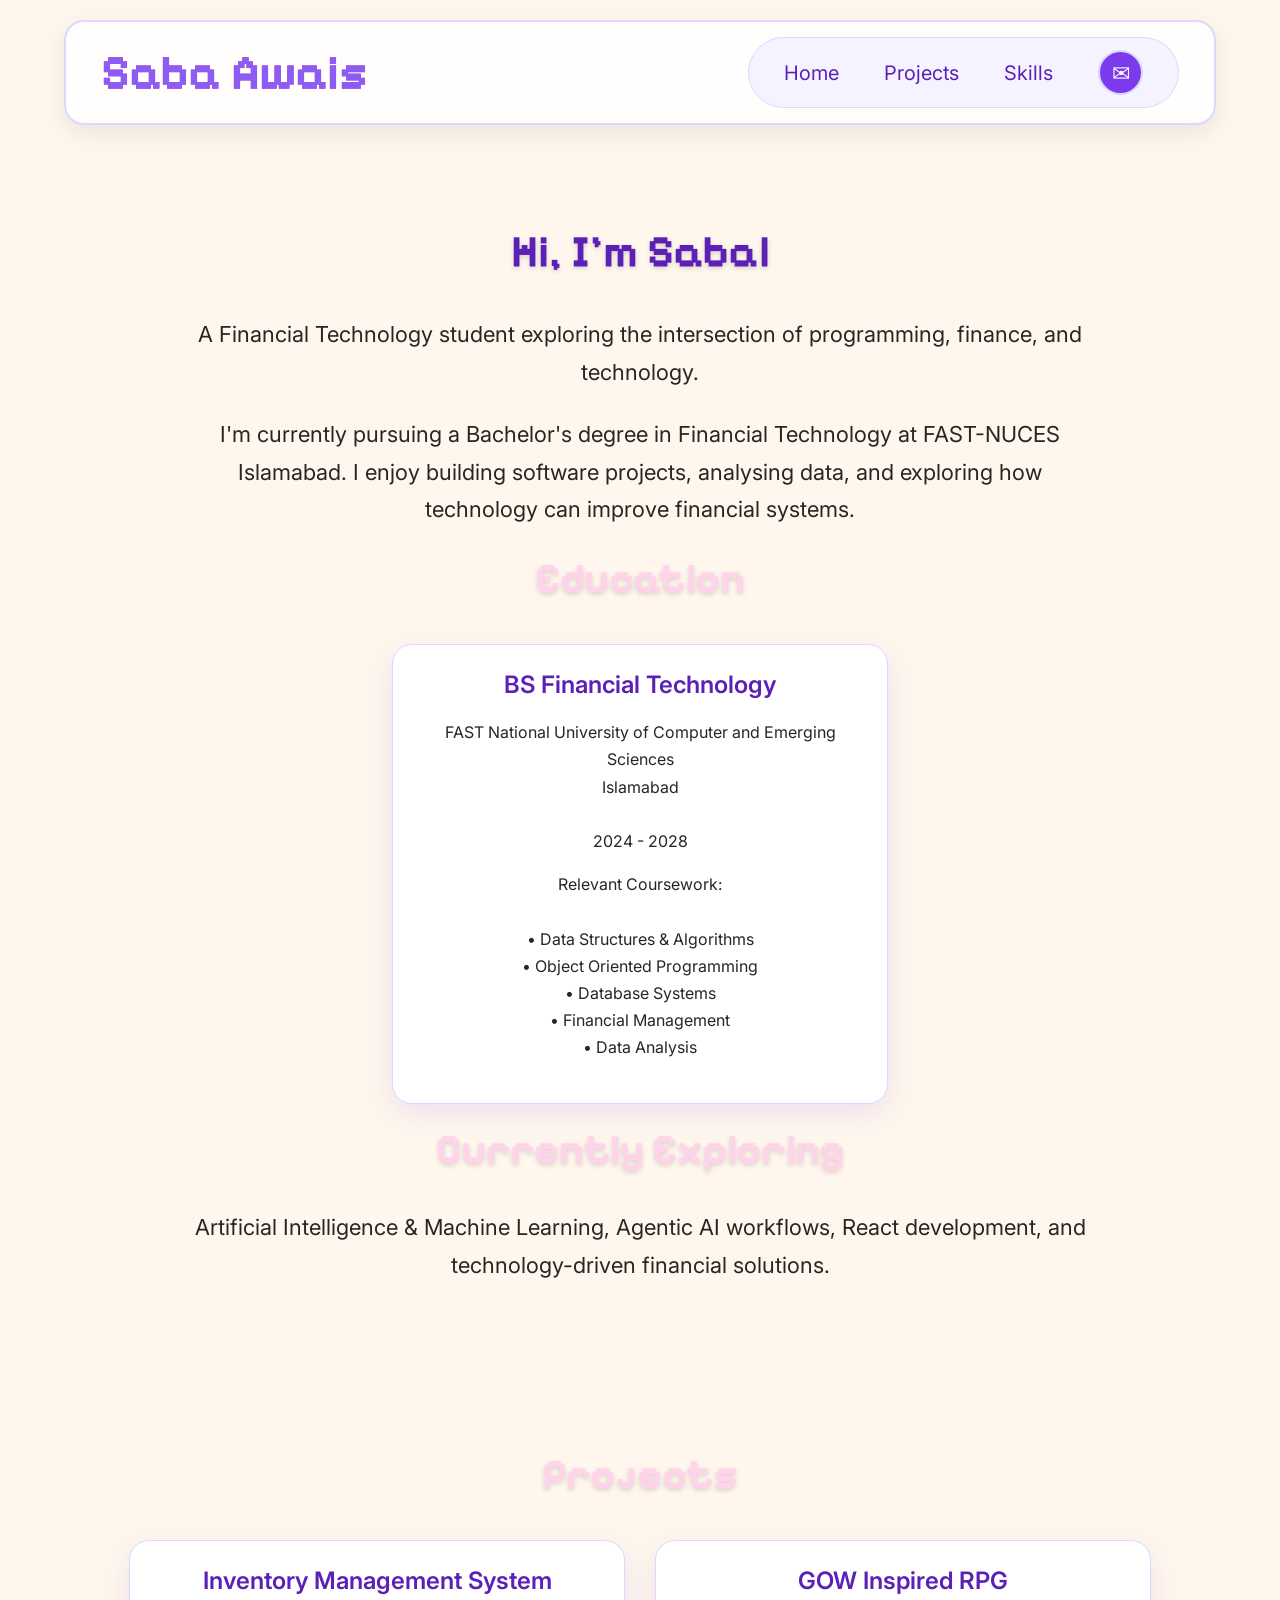
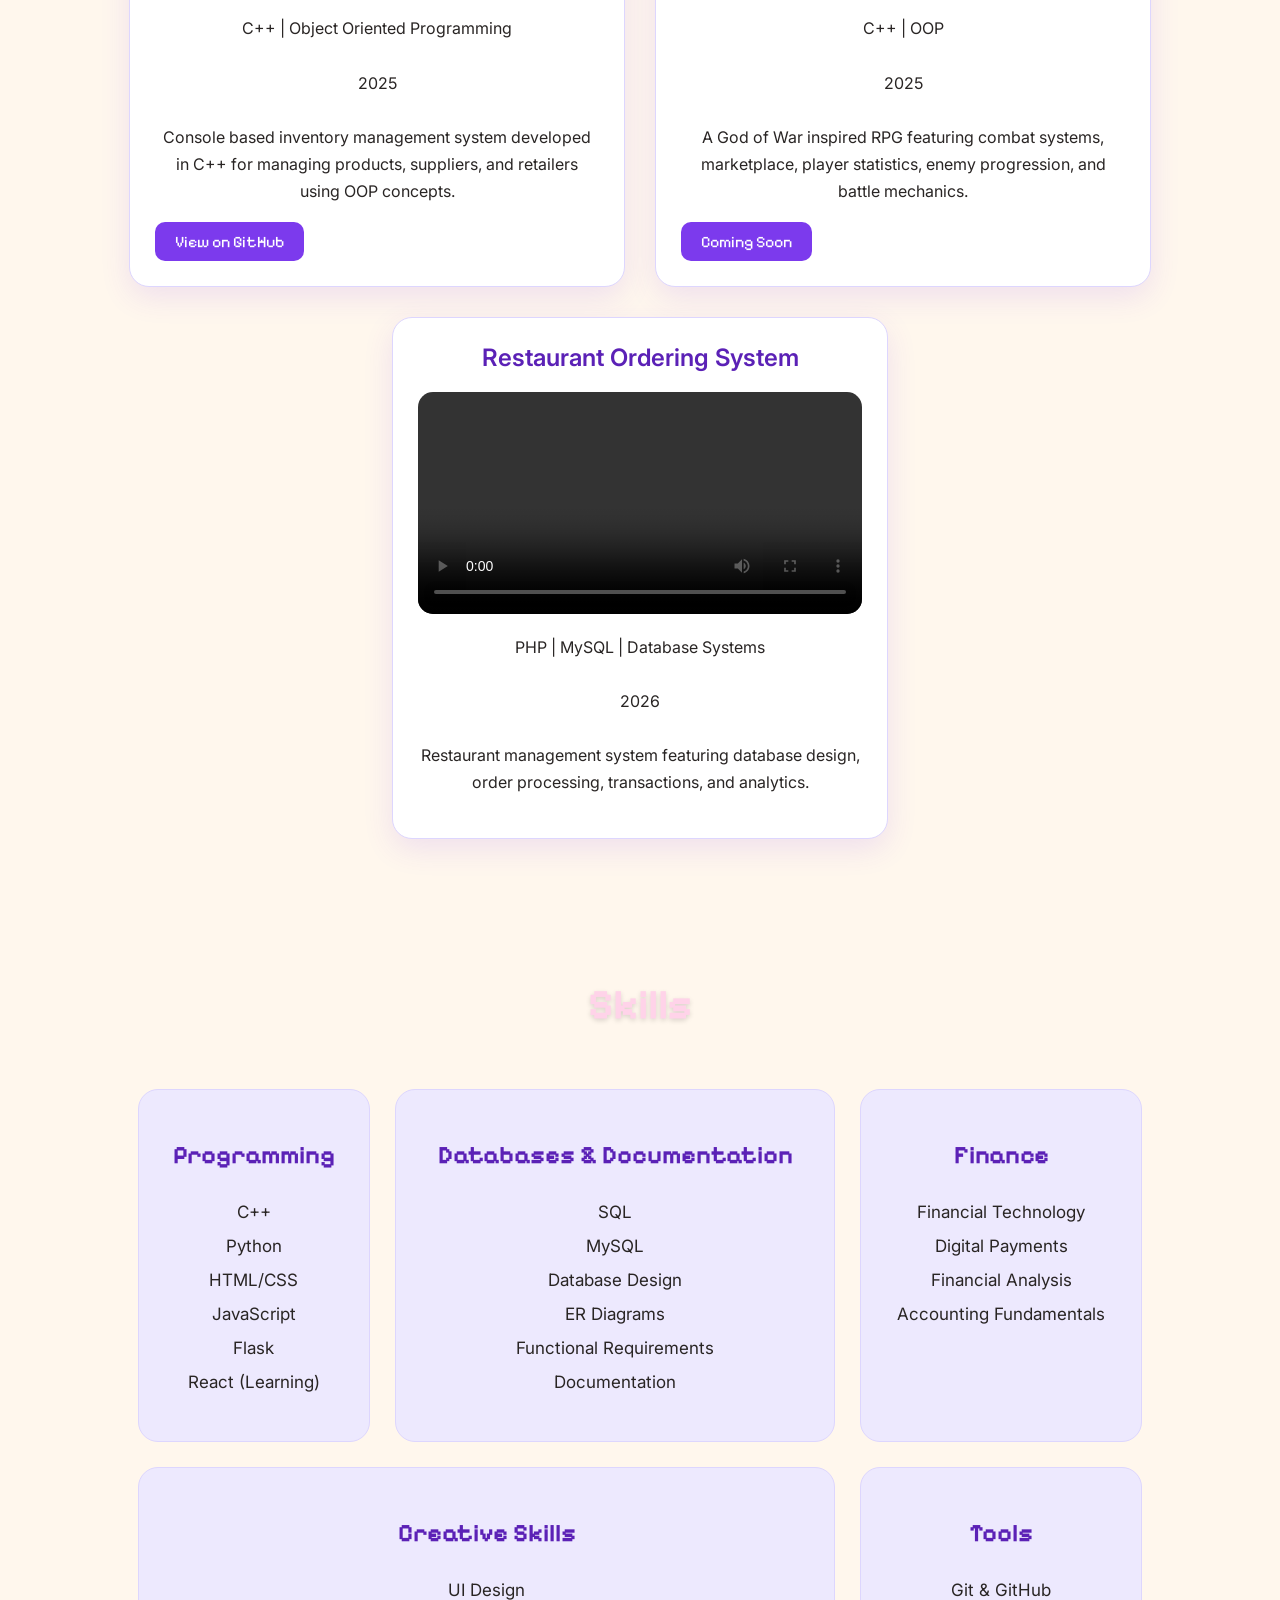
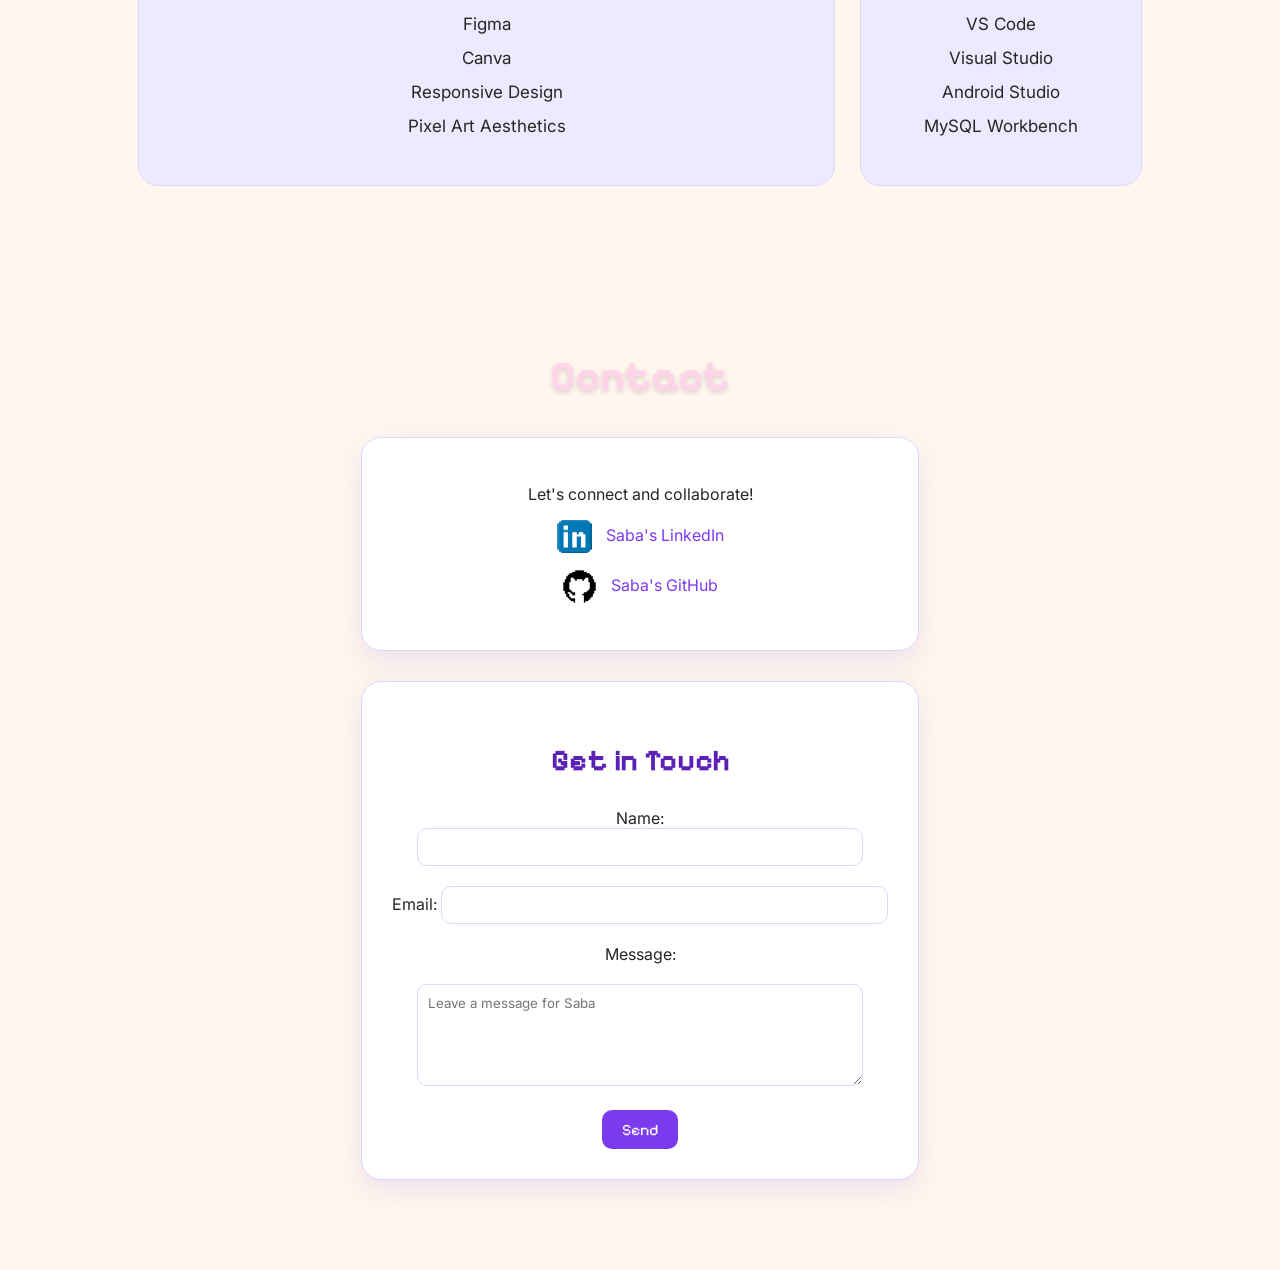
==== commit 5baa965a: "design changes" ====
--- a/index.html
+++ b/index.html
@@ -1,291 +1,170 @@
 <!DOCTYPE html>
 <html lang="en">
 <head>
-<meta charset="UTF-8">
-<meta name="viewport" content="width=device-width, initial-scale=1.0">
-<link rel="stylesheet" href="style.css">
-<link href="https://fonts.googleapis.com/css2?family=Pixelify+Sans&family=Inter:wght@300;400;500;600;700&display=swap" rel="stylesheet">
-<title>Saba Awais | FinTech Portfolio</title>
+    <meta charset="UTF-8">
+    <meta name="viewport" content="width=device-width, initial-scale=1.0">
+    <link rel="stylesheet" href="style.css">
+    <link href="https://fonts.googleapis.com/css2?family=Pixelify+Sans&family=Inter:wght@300;400;500;600;700&display=swap" rel="stylesheet">
+    <title>Saba Awais | FinTech Portfolio</title>
 </head>
 
 <body>
 
-<header>
-<h1 class="glitch-text" data-text="Saba Awais">Saba Awais</h1>
+    <header>
+        <h1 class="glitch-text" data-text="Saba Awais">Saba Awais</h1>
+        <nav class="tags">
+            <ul>
+                <li><a href="#home">Home</a></li>
+                <li><a href="#projects">Projects</a></li>
+                <li><a href="#skills">Skills</a></li>
+                <li class="contact-nav"><a href="#contacts">✉</a></li>
+            </ul>
+        </nav>
+    </header>
 
-<nav class="tags">
-<ul>
-<li><a href="#home">Home</a></li>
-<li><a href="#projects">Projects</a></li>
-<li><a href="#skills">Skills</a></li>
-<li class="contact-nav"><a href="#contacts">✉</a></li>
-</ul>
-</nav>
-</header>
+    <section id="home">
+        <div class="container hero">
+            <h2 class="about-sec" id="typing-text"></h2>
+            <p class="about-me">A Financial Technology student exploring the intersection of programming, finance, and technology.</p>
+            <p class="about-me">I'm currently pursuing a Bachelor's degree in Financial Technology at FAST-NUCES Islamabad. I enjoy building software projects, analysing data, and exploring how technology can improve financial systems.</p>
+        </div>
 
-<section id="home">
-<div class="container hero">
-<h2 class="about-sec" id="typing-text"></h2>
+        <h2 class="about-sec">Education</h2>
+        <div class="projects-container">
+            <div class="project-card">
+                <div class="card-header">BS Financial Technology</div>
+                <p class="card-description">
+                    FAST National University of Computer and Emerging Sciences<br>
+                    Islamabad<br><br>
+                    2024 - 2028
+                </p>
+                <p class="card-description">
+                    Relevant Coursework:<br><br>
+                    • Data Structures & Algorithms<br>
+                    • Object Oriented Programming<br>
+                    • Database Systems<br>
+                    • Financial Management<br>
+                    • Data Analysis
+                </p>
+            </div>
+        </div>
 
-<p class="about-me">
-A Financial Technology student exploring the intersection of
-programming, finance, and technology.
-</p>
+        <h2 class="about-sec">Currently Exploring</h2>
+        <p class="about-me">Artificial Intelligence & Machine Learning, Agentic AI workflows, React development, and technology-driven financial solutions.</p>
+    </section>
 
-<p class="about-me">
-I'm currently pursuing a Bachelor's degree in Financial Technology
-at FAST-NUCES Islamabad. I enjoy building software projects,
-analyzing data, and exploring how technology can improve
-financial systems.
-</p>
-</div>
+    <section id="projects">
+        <h2 class="about-sec">Projects</h2>
+        <div class="projects-container">
+            <div class="project-card">
+                <div class="card-header">Inventory Management System</div>
+                <p class="card-description">
+                    C++ | Object Oriented Programming<br><br>
+                    2025<br><br>
+                    Console based inventory management system developed in C++ for managing products, suppliers, and retailers using OOP concepts.
+                </p>
+                <a href="https://github.com/SabaAwais/inventory-management-system" target="_blank">
+                    <button>View on GitHub</button>
+                </a>
+            </div>
 
-<h2 class="about-sec">Education</h2>
+            <div class="project-card">
+                <div class="card-header">GOW Inspired RPG</div>
+                <p class="card-description">
+                    C++ | OOP<br><br>
+                    2025<br><br>
+                    A God of War inspired RPG featuring combat systems, marketplace, player statistics, enemy progression, and battle mechanics.
+                </p>
+                <button>Coming Soon</button>
+            </div>
 
-<div class="projects-container">
-<div class="project-card">
-<div class="card-header">BS Financial Technology</div>
+            <div class="project-card">
+                <div class="card-header">Restaurant Ordering System</div>
+                <video class="card-media" controls>
+                    <source src="videos/FINALPROJ_DB.mp4" type="video/mp4">
+                </video>
+                <p class="card-description">
+                    PHP | MySQL | Database Systems<br><br>
+                    2026<br><br>
+                    Restaurant management system featuring database design, order processing, transactions, and analytics.
+                </p>
+            </div>
+        </div>
+    </section>
 
-<p class="card-description">
-FAST National University of Computer and Emerging Sciences
-Islamabad
-<br><br>
-2024 - 2028
-</p>
+    <section id="skills">
+        <h2 class="about-sec">Skills</h2>
+        <div class="skills-table-container">
+            <table class="skills-table">
+                <tr>
+                    <td>
+                        <h3>Programming</h3>
+                        <p>C++<br>Python<br>HTML/CSS<br>JavaScript<br>Flask<br>React (Learning)</p>
+                    </td>
+                    <td>
+                        <h3>Databases & Documentation</h3>
+                        <p>SQL<br>MySQL<br>Database Design<br>ER Diagrams<br>Functional Requirements<br>Documentation</p>
+                    </td>
+                    <td>
+                        <h3>Finance</h3>
+                        <p>Financial Technology<br>Digital Payments<br>Financial Analysis<br>Accounting Fundamentals</p>
+                    </td>
+                </tr>
+                <tr>
+                    <td colspan="2">
+                        <h3>Creative Skills</h3>
+                        <p>UI Design<br>Figma<br>Canva<br>Responsive Design<br>Pixel Art Aesthetics</p>
+                    </td>
+                    <td>
+                        <h3>Tools</h3>
+                        <p>Git & GitHub<br>VS Code<br>Visual Studio<br>Android Studio<br>MySQL Workbench</p>
+                    </td>
+                </tr>
+            </table>
+        </div>
+    </section>
 
-<p class="card-description">
-Relevant Coursework:
-<br><br>
-• Data Structures & Algorithms
-<br>
-• Object Oriented Programming
-<br>
-• Database Systems
-<br>
-• Financial Management
-<br>
-• Data Analysis
-</p>
-</div>
-</div>
+    <section id="contacts">
+        <h2 class="about-sec">Contact</h2>
+        <div class="contact-container">
+            <p>Let's connect and collaborate!</p>
+            <p>
+                <img id="l-v" src="images/linkedin.png">
+                <a href="https://www.linkedin.com/in/saba-awais-80027a323" target="_blank">Saba's LinkedIn</a>
+            </p>
+            <p>
+                <img id="l-v" src="images/github.png">
+                <a href="https://github.com/SabaAwais" target="_blank">Saba's GitHub</a>
+            </p>
+        </div>
 
-</section>
+        <div class="contact-form">
+            <form action="https://formspree.io/f/xgojrddq" method="POST">
+                <h3 class="git">Get in Touch</h3>
+                <label for="name">Name:</label>
+                <input id="name" name="name" type="text" required><br><br>
+                <label for="email">Email:</label>
+                <input id="email" name="email" type="email" required><br><br>
+                <label for="message">Message:</label><br><br>
+                <textarea id="message" rows="5" name="message" placeholder="Leave a message for Saba" required></textarea><br><br>
+                <button id="send" type="submit">Send</button>
+            </form>
+        </div>
+    </section>
 
-<section id="projects">
+    <script>
+        const text = "Hi, I'm Saba";
+        let index = 0;
 
-<h2 class="about-sec">Projects</h2>
-
-<div class="projects-container">
-
-<div class="project-card">
-<div class="card-header">Inventory Management System</div>
-
-<p class="card-description">
-C++ | Object Oriented Programming
-<br><br>
-2025
-<br><br>
-Console based inventory management system
-for managing products, suppliers, and retailers
-using OOP concepts.
-</p>
-
-<a href="https://github.com/SabaAwais/inventory-management-system" target="_blank">
-<button>View on GitHub</button>
-</a>
-</div>
-
-<div class="project-card">
-<div class="card-header">GOW Inspired RPG</div>
-
-<p class="card-description">
-C++ | OOP
-<br><br>
-2025
-<br><br>
-A God of War inspired RPG featuring
-combat systems, marketplace,
-player statistics, enemy progression,
-and battle mechanics.
-</p>
-
-<button>Coming Soon</button>
-</div>
-
-<div class="project-card">
-<div class="card-header">Restaurant Ordering System</div>
-
-<video class="card-media" controls>
-<source src="videos/FINALPROJ_DB.mp4" type="video/mp4">
-</video>
-
-<p class="card-description">
-PHP | MySQL | Database Systems
-<br><br>
-2026
-<br><br>
-Restaurant management system featuring
-database design, order processing,
-transactions, and analytics.
-</p>
-</div>
-
-<div class="project-card">
-<div class="card-header">Python Applications</div>
-
-<p class="card-description">
-Python | Flask
-<br><br>
-2026
-<br><br>
-Collection of Flask applications:
-<br><br>
-• Currency Converter
-<br>
-• Recipe Book
-<br>
-• Recommendation System
-</p>
-</div>
-
-</div>
-
-</section>
-
-<section id="skills">
-
-<h2 class="about-sec">Skills</h2>
-
-<div class="skills-grid">
-
-<div class="skills-card">
-<div class="card-header">Programming</div>
-
-<p class="skills-description">
-C++
-<br>
-Python
-<br>
-HTML/CSS
-<br>
-JavaScript
-<br>
-Flask
-<br>
-React (Learning)
-</p>
-</div>
-
-<div class="skills-card">
-<div class="card-header">Databases & Documentation</div>
-
-<p class="skills-description">
-SQL
-<br>
-MySQL
-<br>
-Database Design
-<br>
-ER Diagrams
-<br>
-Documentation
-<br>
-Functional Requirements
-</p>
-</div>
-
-<div class="skills-card">
-<div class="card-header">Finance</div>
-
-<p class="skills-description">
-Financial Technology
-<br>
-Digital Payments
-<br>
-Financial Analysis
-<br>
-Accounting Fundamentals
-</p>
-</div>
-
-<div class="skills-card">
-<div class="card-header">Creative Skills</div>
-
-<p class="skills-description">
-UI Design
-<br>
-Figma
-<br>
-Canva
-<br>
-Responsive Design
-<br>
-Pixel Art Aesthetics
-</p>
-</div>
-
-<div class="skills-card">
-<div class="card-header">Tools</div>
-
-<p class="skills-description">
-Git & GitHub
-<br>
-VS Code
-<br>
-Visual Studio
-<br>
-Android Studio
-<br>
-MySQL Workbench
-</p>
-</div>
-
-</div>
-
-</section>
-
-<section id="contacts">
-
-<h2 class="about-sec">Contact</h2>
-
-<div class="contact-container">
-<p>Let's connect and collaborate!</p>
-
-<p>
-📧 Email
-<br>
-<a href="mailto:your-email@gmail.com">your-email@gmail.com</a>
-</p>
-
-<p>
-💻 GitHub
-<br>
-<a href="https://github.com/SabaAwais" target="_blank">github.com/SabaAwais</a>
-</p>
-
-<p>
-🔗 LinkedIn
-<br>
-<a href="#">LinkedIn Profile</a>
-</p>
-</div>
-
-</section>
-
-<a href="#contacts" class="contact-button">✉</a>
-
-<script>
-const text = "Hi, I'm Saba";
-let index = 0;
-function typeLetter(){
-if(index < text.length){
-document.getElementById("typing-text").textContent += text.charAt(index);
-index++;
-setTimeout(typeLetter,100);
-}
-}
-typeLetter();
-</script>
+        function typeLetter(){
+            if(index < text.length){
+                document.getElementById("typing-text").textContent += text.charAt(index);
+                index++;
+                setTimeout(typeLetter,100);
+            }
+        }
+        typeLetter();
+    </script>
 
 </body>
 </html>
--- a/style.css
+++ b/style.css
@@ -1,13 +1,13 @@
 :root {
-    --cream: #fff7ed;
-    --text: #292524;
-    --lavender: #ede9fe;
-    --lavender-dark: #c4b5fd;
-    --purple: #7c3aed;
-    --purple-dark: #5b21b6;
-    --gold: #d97706;
-    --white: #ffffff;
-
+    --cream:#fff7ed;
+    --text:#292524;
+    --lavender:#ede9fe;
+    --lavender-dark:#c4b5fd;
+    --purple:#7c3aed;
+    --purple-dark:#5b21b6;
+    --gold:#d97706;
+    --heading:#FFD3E9;
+    --white:#ffffff;
 }
 
 *{
@@ -27,306 +27,341 @@
 }
 
 a,button,.clickable{
-cursor:url('assets/pixel_cursor_hand.png'),pointer;
+    cursor:url('assets/pixel_cursor_hand.png'),pointer;
 }
 
 .glitch-text,
 .about-sec,
 button{
-font-family:'Pixelify Sans', monospace;
-}
-
+    font-family:'Pixelify Sans',monospace;
+}
+
+/* HEADER */
 header{
-width:90%;
-margin:20px auto;
-padding:15px 30px;
-background:rgba(255,255,255,.75);
-border:2px solid #ddd6fe;
-border-radius:20px;
-display:flex;
-align-items:center;
-justify-content:space-between;
-box-shadow:0 8px 25px rgba(0,0,0,.08);
-position:sticky;
-top:15px;
-z-index:100;
+    width:90%;
+    margin:20px auto;
+    padding:15px 35px;
+    background:rgba(255,255,255,.8);
+    border:2px solid #ddd6fe;
+    border-radius:20px;
+    display:flex;
+    align-items:center;
+    justify-content:space-between;
+    box-shadow:0 8px 25px rgba(0,0,0,.08);
+    position:sticky;
+    top:15px;
+    z-index:100;
 }
 
 h1{
-font-size:50px;
-margin:0;
-}
-
+    font-size:50px;
+    margin:0;
+}
+
+/* NAVBAR */
 nav{
-background:#f5f3ff;
-padding:12px 25px;
-border-radius:50px;
-border:1px solid #ddd6fe;
+    background:#f5f3ff;
+    padding:12px 35px;
+    border-radius:50px;
+    border:1px solid #ddd6fe;
 }
 
 nav ul{
-display:flex;
-gap:30px;
-list-style:none;
-margin:0;
-padding:0;
+    display:flex;
+    align-items:center;
+    gap:45px;
+    list-style:none;
+    margin:0;
+    padding:0;
 }
 
 nav a{
-color:var(--purple-dark);
-text-decoration:none;
-font-size:20px;
+    color:var(--purple-dark);
+    text-decoration:none;
+    font-size:20px;
 }
 
 nav a:hover{
-color:var(--gold);
-}
-
-nav a.active{
-border-bottom:2px solid var(--gold);
-}
-
+    color:var(--gold);
+}
+
+/* CONTACT CIRCLE */
+.contact-nav a{
+    width:45px;
+    height:45px;
+    border-radius:50%;
+    background:var(--purple);
+    color:white!important;
+    display:flex;
+    align-items:center;
+    justify-content:center;
+    font-size:22px;
+    border:2px solid #ddd6fe;
+    transition:.3s;
+}
+
+.contact-nav a:hover{
+    background:var(--purple-dark);
+    transform:translateY(-3px);
+}
+
+/* SECTIONS */
 section{
-scroll-margin-top:120px;
-padding:60px 20px;
+    scroll-margin-top:120px;
+    padding:60px 20px;
 }
 
 .about-sec{
-font-size:40px;
-text-align:center;
-color:var(--purple-dark);
-margin-top:20px;
+    font-size:42px;
+    text-align:center;
+    color:var(--heading);
+    margin-top:20px;
+    text-shadow:0 2px 5px rgba(0,0,0,.15);
 }
 
 .about-me{
-font-size:22px;
-line-height:1.7;
-text-align:center;
-max-width:900px;
-margin:25px auto;
-}
-
+    font-size:22px;
+    line-height:1.7;
+    text-align:center;
+    max-width:900px;
+    margin:25px auto;
+}
+
+/* TYPING */
 #typing-text{
-font-family:'Pixelify Sans';
-font-size:45px;
-color:var(--purple-dark);
+    font-family:'Pixelify Sans';
+    font-size:45px;
+    color:var(--purple-dark);
 }
 
 #typing-text::after{
-content:"|";
-animation:blink 1s infinite;
+    content:"|";
+    animation:blink 1s infinite;
 }
 
 @keyframes blink{
-50%{
-opacity:0;
-}
-}
-
-.projects-container{
-display:flex;
-justify-content:center;
-gap:30px;
-flex-wrap:wrap;
-margin-top:40px;
-}
-
-.project-card{
-background:white;
-width:40%;
-min-width:300px;
-padding:25px;
-border-radius:20px;
-border:1px solid #ddd6fe;
-box-shadow:0 10px 30px rgba(124,58,237,.12);
-transition:.3s;
-}
-.project-card:hover,
-.skills-card:hover{
-transform:translateY(-8px);
-}
-
-.card-header{
-font-size:24px;
-font-weight:600;
-text-align:center;
-color:var(--purple-dark);
-margin-bottom:20px;
-}
-
-.card-description{
-font-size:16px;
-line-height:1.7;
-text-align:center;
-}
-
-.card-media{
-width:100%;
-border-radius:15px;
-}
-
-
-button{
-background:var(--purple);
-color:white;
-border:none;
-padding:10px 20px;
-border-radius:10px;
-font-size:16px;
-}
-
-button:hover{
-background:var(--purple-dark);
-}
-
-.skills-grid{
-display:grid;
-grid-template-columns:repeat(6,1fr);
-gap:25px;
-max-width:1100px;
-margin:auto;
-}
-
-.skills-card{
-grid-column:span 2;
-background:white;
-padding:25px;
-border-radius:20px;
-border:1px solid #ddd6fe;
-box-shadow:0 10px 30px rgba(124,58,237,.12);
-}
-
-.skills-card:nth-child(4){
-grid-column:2/span 2;
-}
-
-.skills-card:nth-child(5){
-grid-column:4/span 2;
-}
-
-.skills-description{
-text-align:center;
-font-size:18px;
-line-height:2;
-color:#57534e;
-}
-
-#contacts{
-text-align:center;
-}
-
-.contact-nav a{
-width:45px;
-height:45px;
-border-radius:50%;
-background:#7c3aed;
-color:white !important;
-display:flex;
-align-items:center;
-justify-content:center;
-font-size:22px;
-text-decoration:none;
-border:2px solid #ddd6fe;
-transition:.3s;
-}
-
-.contact-nav a:hover{
-background:#5b21b6;
-transform:translateY(-3px);
-}
-
-.contact-container a{
-color:var(--purple);
-text-decoration:none;
-}
-
-.contact-button{
-position:fixed;
-right:30px;
-bottom:30px;
-width:65px;
-height:65px;
-border-radius:50%;
-background:var(--purple);
-color:white;
-display:flex;
-justify-content:center;
-align-items:center;
-font-size:28px;
-text-decoration:none;
-box-shadow:0 8px 20px rgba(0,0,0,.2);
-z-index:200;
-}
-
-.contact-button:hover{
-transform:scale(1.1);
-}
-
+    50%{ opacity:0; }
+}
+
+/* GLITCH */
 .glitch-text{
-position:relative;
-color:var(--purple-dark);
-font-size:3rem;
+    position:relative;
+    color:var(--purple-dark);
+    font-size:3rem;
 }
 
 .glitch-text::before,
 .glitch-text::after{
-content:attr(data-text);
-position:absolute;
-left:0;
-top:0;
-width:100%;
-}
-
-.glitch-text:hover::before{
-color:#ec4899;
-transform:translate(-3px,-2px);
-}
-
-
-.glitch-text:hover::after{
-color:#8b5cf6;
-transform:translate(3px,2px);
-}
-
+    content:attr(data-text);
+    position:absolute;
+    left:0;
+    top:0;
+    width:100%;
+}
+
+.glitch-text::before{
+    color:#ec4899;
+    animation:glitch1 .8s infinite;
+}
+
+.glitch-text::after{
+    color:#8b5cf6;
+    animation:glitch2 .8s infinite;
+}
+
+@keyframes glitch1{
+    0%{ transform:translate(0); }
+    20%{ transform:translate(-3px,2px); }
+    40%{ transform:translate(3px,-2px); }
+    60%{ transform:translate(-2px,3px); }
+    100%{ transform:translate(0); }
+}
+
+@keyframes glitch2{
+    0%{ transform:translate(0); }
+    25%{ transform:translate(3px,-2px); }
+    50%{ transform:translate(-3px,2px); }
+    100%{ transform:translate(0); }
+}
+
+/* PROJECTS */
+.projects-container{
+    display:flex;
+    justify-content:center;
+    gap:30px;
+    flex-wrap:wrap;
+    margin-top:40px;
+}
+
+.project-card{
+    background:white;
+    width:40%;
+    min-width:300px;
+    padding:25px;
+    border-radius:20px;
+    border:1px solid #ddd6fe;
+    box-shadow:0 10px 30px rgba(124,58,237,.12);
+    transition:.3s;
+}
+
+.project-card:hover{
+    transform:translateY(-8px);
+}
+
+.card-header{
+    font-size:24px;
+    font-weight:600;
+    text-align:center;
+    color:var(--purple-dark);
+    margin-bottom:20px;
+}
+
+.card-description{
+    font-size:16px;
+    line-height:1.7;
+    text-align:center;
+}
+
+.card-media{
+    width:100%;
+    border-radius:15px;
+}
+
+button{
+    background:var(--purple);
+    color:white;
+    border:none;
+    padding:10px 20px;
+    border-radius:10px;
+    font-size:16px;
+}
+
+button:hover{
+    background:var(--purple-dark);
+    transform:translateY(-2px);
+}
+
+/* SKILLS TABLE */
+.skills-table-container{
+    display:flex;
+    justify-content:center;
+}
+
+.skills-table{
+    width:85%;
+    border-collapse:separate;
+    border-spacing:25px;
+}
+
+.skills-table td{
+    background:var(--lavender);
+    border:1px solid #ddd6fe;
+    border-radius:20px;
+    padding:25px;
+    text-align:center;
+    vertical-align:top;
+}
+
+.skills-table h3{
+    font-family:'Pixelify Sans';
+    font-size:25px;
+    color:var(--purple-dark);
+}
+
+.skills-table p{
+    font-size:17px;
+    line-height:2;
+}
+
+/* CONTACT */
+#contacts{
+    text-align:center;
+}
+
+.contact-container,
+.contact-form{
+    background:white;
+    width:45%;
+    margin:30px auto;
+    padding:30px;
+    border-radius:20px;
+    border:1px solid #ddd6fe;
+    box-shadow:0 10px 30px rgba(124,58,237,.12);
+}
+
+.contact-container a{
+    color:var(--purple);
+    text-decoration:none;
+}
+
+#l-v{
+    width:35px;
+    vertical-align:middle;
+    margin-right:10px;
+}
+
+.git{
+    font-family:'Pixelify Sans';
+    font-size:30px;
+    color:var(--purple-dark);
+}
+
+input,
+textarea{
+    width:90%;
+    padding:10px;
+    border-radius:10px;
+    border:1px solid #ddd6fe;
+    font-family:'Inter';
+}
+
+/* REMOVE OLD FLOATING BUTTON */
+.contact-button{
+    display:none;
+}
+
+/* MOBILE */
 @media(max-width:768px){
-header{
-flex-direction:column;
-gap:20px;
-}
-
-h1{
-font-size:35px;
-}
-
-nav ul{
-display:flex;
-align-items:center;
-gap:30px;
-list-style:none;
-margin:0;
-padding:0;
-}
-
-.about-sec{
-font-size:30px;
-}
-
-.about-me{
-font-size:18px;
-}
-
-.project-card{
-width:90%;
-}
-
-.skills-grid{
-display:flex;
-flex-direction:column;
-}
-
-.skills-card{
-width:90%;
-margin:auto;
-}
-
+    header{
+        flex-direction:column;
+        gap:20px;
+    }
+
+    h1{
+        font-size:35px;
+    }
+
+    nav ul{
+        gap:20px;
+        flex-wrap:wrap;
+        justify-content:center;
+    }
+
+    .about-sec{
+        font-size:32px;
+    }
+
+    .about-me{
+        font-size:18px;
+    }
+
+    .project-card{
+        width:90%;
+    }
+
+    .skills-table,
+    .skills-table tr,
+    .skills-table td{
+        display:block;
+        width:100%;
+    }
+
+    .skills-table td{
+        margin-bottom:20px;
+    }
+
+    .contact-container,
+    .contact-form{
+        width:90%;
+    }
 }
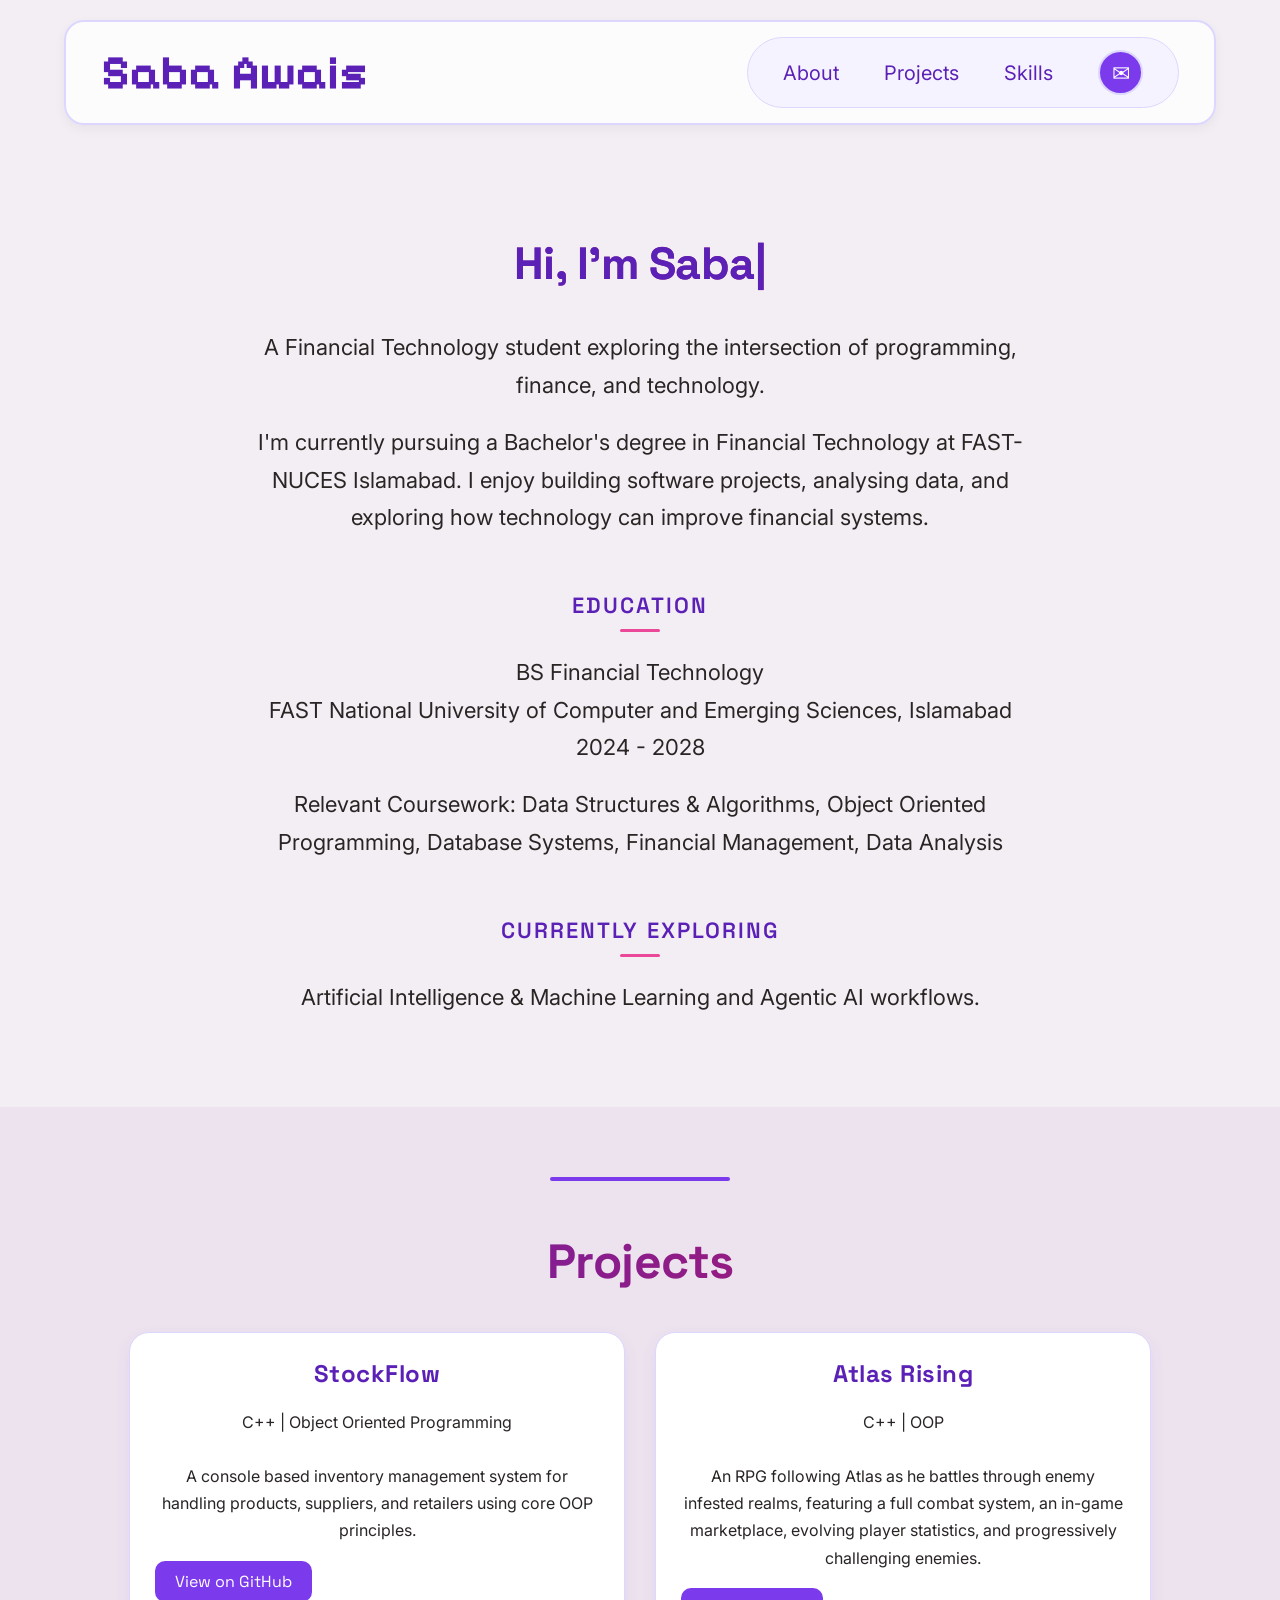
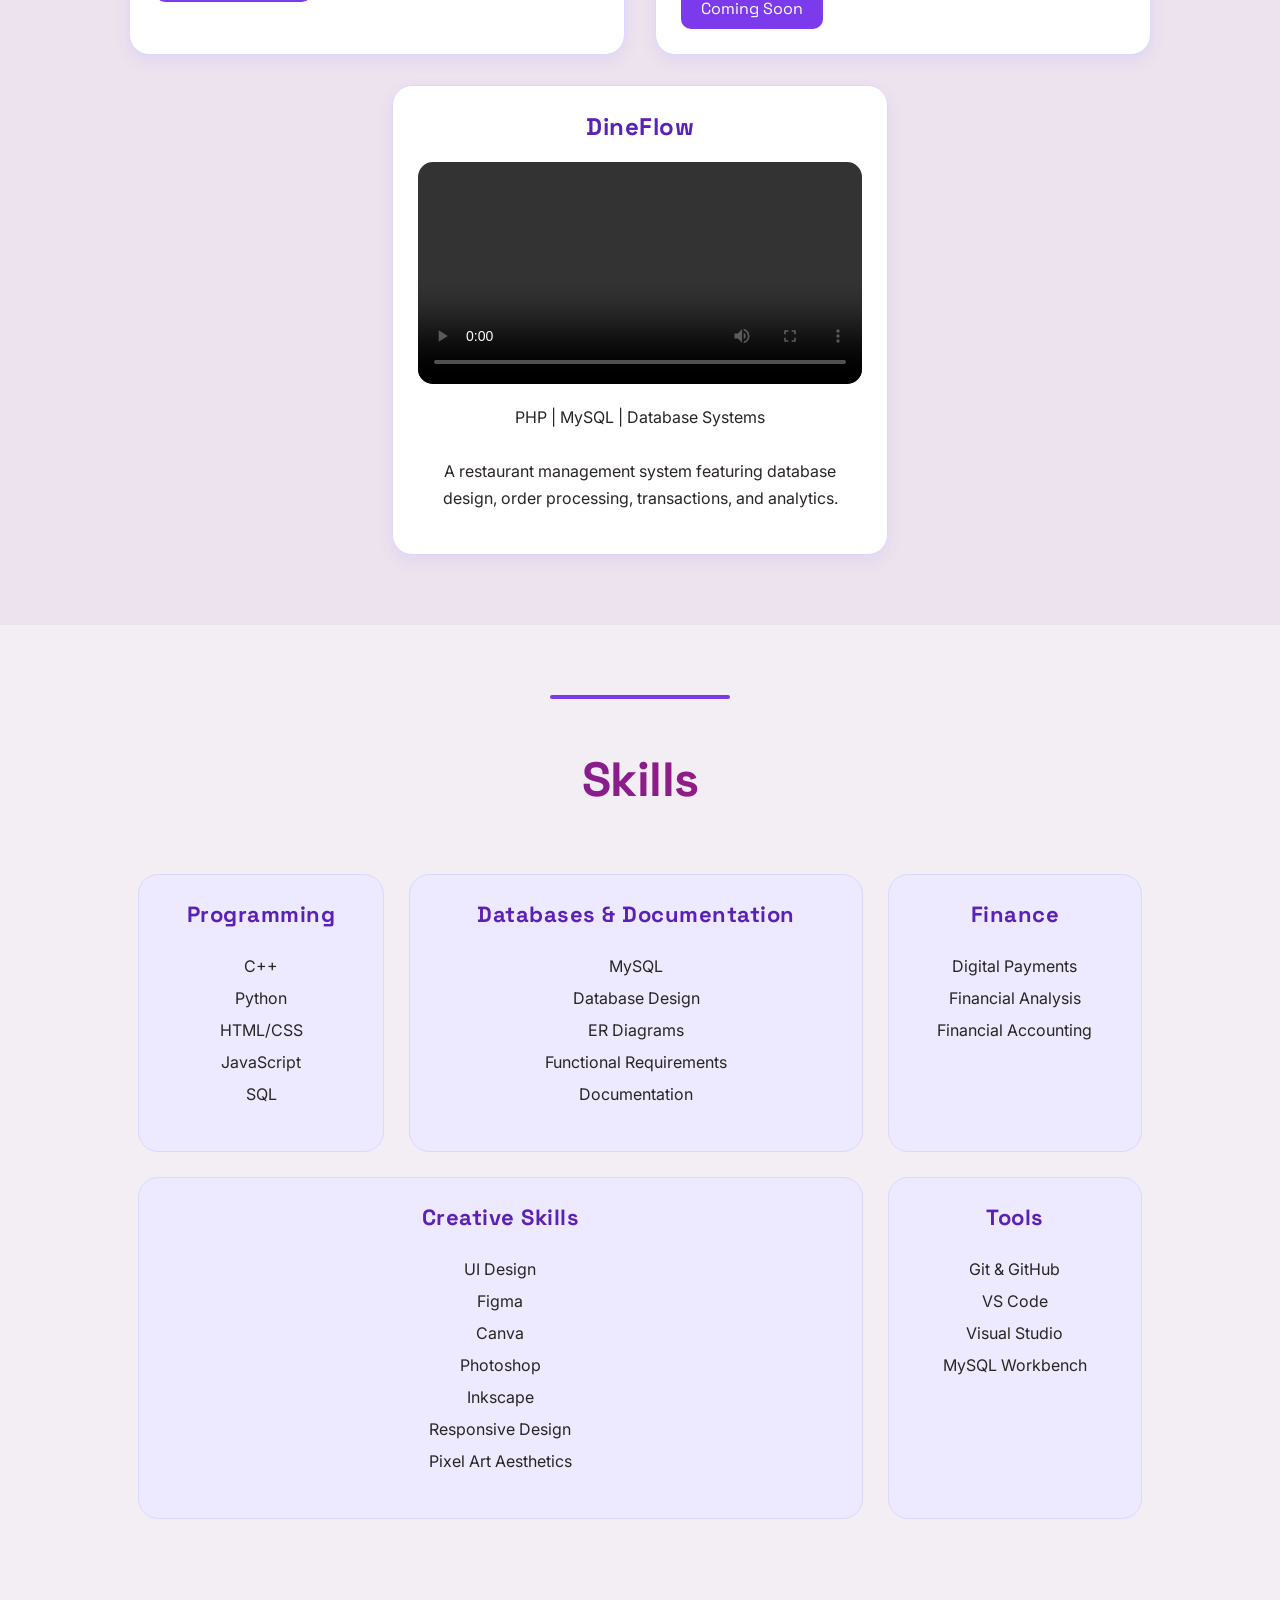
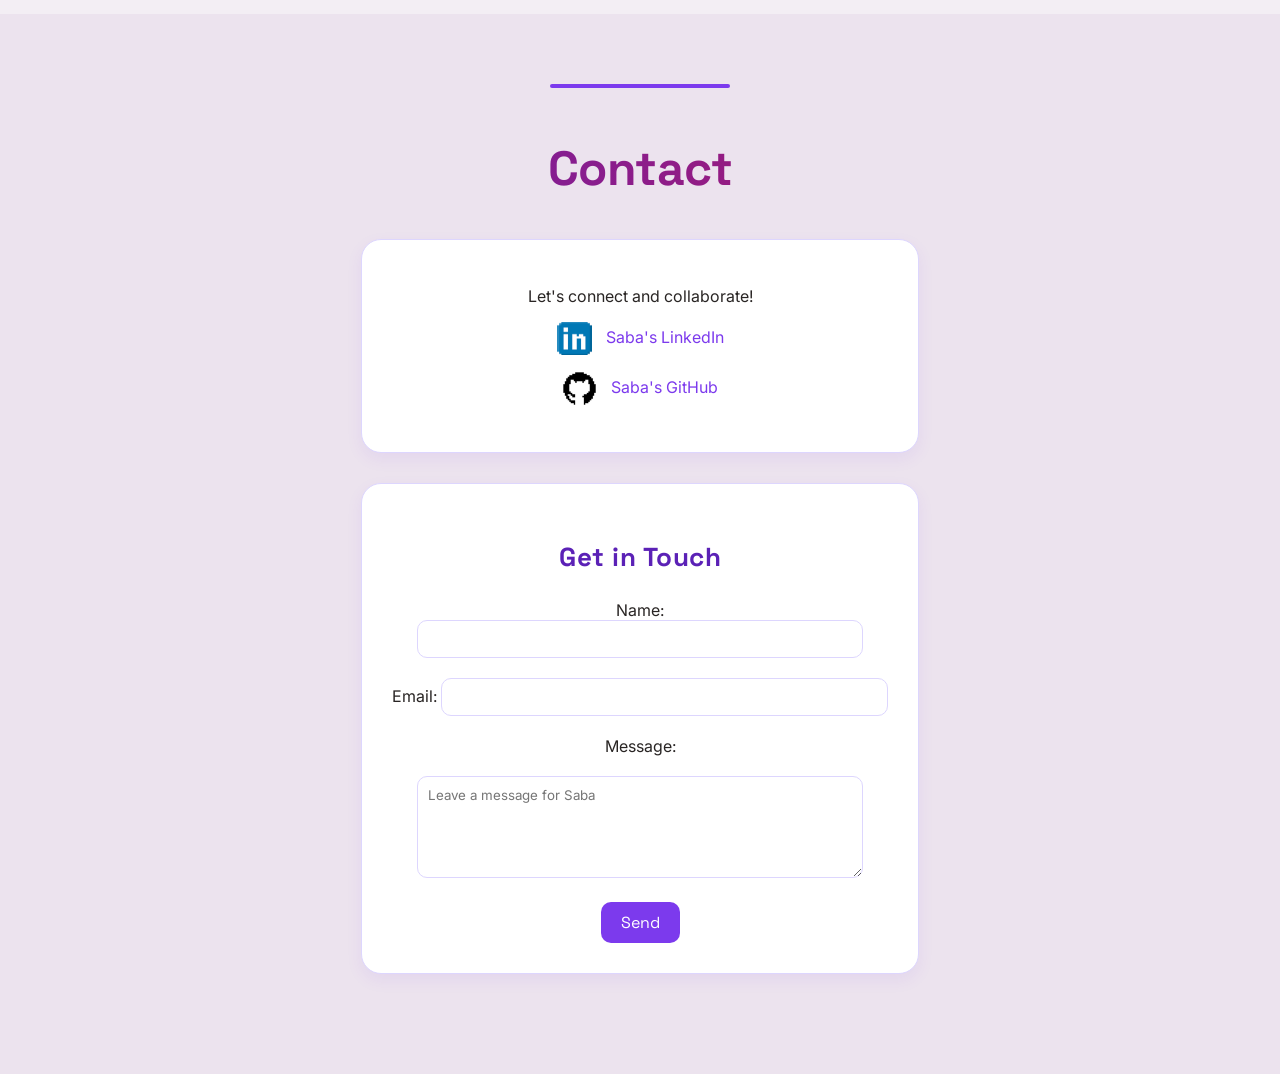
==== commit 9df5e845: "style changes" ====
--- a/index.html
+++ b/index.html
@@ -1,170 +1,155 @@
 <!DOCTYPE html>
 <html lang="en">
 <head>
-    <meta charset="UTF-8">
-    <meta name="viewport" content="width=device-width, initial-scale=1.0">
-    <link rel="stylesheet" href="style.css">
-    <link href="https://fonts.googleapis.com/css2?family=Pixelify+Sans&family=Inter:wght@300;400;500;600;700&display=swap" rel="stylesheet">
-    <title>Saba Awais | FinTech Portfolio</title>
+<meta charset="UTF-8">
+<meta name="viewport" content="width=device-width, initial-scale=1.0">
+<link rel="stylesheet" href="style.css">
+<link href="https://fonts.googleapis.com/css2?family=Pixelify+Sans&family=Space+Grotesk:wght@500;600;700&family=Inter:wght@300;400;500;600;700&display=swap" rel="stylesheet">
+<title>Saba Awais | FinTech Portfolio</title>
 </head>
-
 <body>
 
-    <header>
-        <h1 class="glitch-text" data-text="Saba Awais">Saba Awais</h1>
-        <nav class="tags">
-            <ul>
-                <li><a href="#home">Home</a></li>
-                <li><a href="#projects">Projects</a></li>
-                <li><a href="#skills">Skills</a></li>
-                <li class="contact-nav"><a href="#contacts">✉</a></li>
-            </ul>
-        </nav>
-    </header>
+<header>
+<h1 class="glitch-text" data-text="Saba Awais">Saba Awais</h1>
+<nav class="tags">
+<ul>
+<li><a href="#about">About</a></li>
+<li><a href="#projects">Projects</a></li>
+<li><a href="#skills">Skills</a></li>
+<li class="contact-nav"><a href="#contacts">✉</a></li>
+</ul>
+</nav>
+</header>
 
-    <section id="home">
-        <div class="container hero">
-            <h2 class="about-sec" id="typing-text"></h2>
-            <p class="about-me">A Financial Technology student exploring the intersection of programming, finance, and technology.</p>
-            <p class="about-me">I'm currently pursuing a Bachelor's degree in Financial Technology at FAST-NUCES Islamabad. I enjoy building software projects, analysing data, and exploring how technology can improve financial systems.</p>
-        </div>
+<section id="about">
+<h2 class="about-sec" id="typing-text"></h2>
+<p class="about-me">A Financial Technology student exploring the intersection of programming, finance, and technology.</p>
+<p class="about-me">I'm currently pursuing a Bachelor's degree in Financial Technology at FAST-NUCES Islamabad. I enjoy building software projects, analysing data, and exploring how technology can improve financial systems.</p>
 
-        <h2 class="about-sec">Education</h2>
-        <div class="projects-container">
-            <div class="project-card">
-                <div class="card-header">BS Financial Technology</div>
-                <p class="card-description">
-                    FAST National University of Computer and Emerging Sciences<br>
-                    Islamabad<br><br>
-                    2024 - 2028
-                </p>
-                <p class="card-description">
-                    Relevant Coursework:<br><br>
-                    • Data Structures & Algorithms<br>
-                    • Object Oriented Programming<br>
-                    • Database Systems<br>
-                    • Financial Management<br>
-                    • Data Analysis
-                </p>
-            </div>
-        </div>
+<h3 class="sub-heading">Education</h3>
+<p class="about-me">
+BS Financial Technology<br>
+FAST National University of Computer and Emerging Sciences, Islamabad<br>
+2024 - 2028
+</p>
+<p class="about-me">
+Relevant Coursework: Data Structures & Algorithms, Object Oriented Programming, Database Systems, Financial Management, Data Analysis
+</p>
 
-        <h2 class="about-sec">Currently Exploring</h2>
-        <p class="about-me">Artificial Intelligence & Machine Learning, Agentic AI workflows, React development, and technology-driven financial solutions.</p>
-    </section>
+<h3 class="sub-heading">Currently Exploring</h3>
+<p class="about-me">Artificial Intelligence & Machine Learning and Agentic AI workflows.</p>
+</section>
 
-    <section id="projects">
-        <h2 class="about-sec">Projects</h2>
-        <div class="projects-container">
-            <div class="project-card">
-                <div class="card-header">Inventory Management System</div>
-                <p class="card-description">
-                    C++ | Object Oriented Programming<br><br>
-                    2025<br><br>
-                    Console based inventory management system developed in C++ for managing products, suppliers, and retailers using OOP concepts.
-                </p>
-                <a href="https://github.com/SabaAwais/inventory-management-system" target="_blank">
-                    <button>View on GitHub</button>
-                </a>
-            </div>
+<section id="projects">
+<h2 class="about-sec">Projects</h2>
+<div class="projects-container">
 
-            <div class="project-card">
-                <div class="card-header">GOW Inspired RPG</div>
-                <p class="card-description">
-                    C++ | OOP<br><br>
-                    2025<br><br>
-                    A God of War inspired RPG featuring combat systems, marketplace, player statistics, enemy progression, and battle mechanics.
-                </p>
-                <button>Coming Soon</button>
-            </div>
+<div class="project-card">
+<div class="card-header">StockFlow</div>
+<p class="card-description">
+C++ | Object Oriented Programming<br><br>
+A console based inventory management system for handling products, suppliers, and retailers using core OOP principles.
+</p>
+<a href="https://github.com/SabaAwais/inventory-management-system" target="_blank">
+<button>View on GitHub</button>
+</a>
+</div>
 
-            <div class="project-card">
-                <div class="card-header">Restaurant Ordering System</div>
-                <video class="card-media" controls>
-                    <source src="videos/FINALPROJ_DB.mp4" type="video/mp4">
-                </video>
-                <p class="card-description">
-                    PHP | MySQL | Database Systems<br><br>
-                    2026<br><br>
-                    Restaurant management system featuring database design, order processing, transactions, and analytics.
-                </p>
-            </div>
-        </div>
-    </section>
+<div class="project-card">
+<div class="card-header">Atlas Rising</div>
+<p class="card-description">
+C++ | OOP<br><br>
+An RPG following Atlas as he battles through enemy infested realms, featuring a full combat system, an in-game marketplace, evolving player statistics, and progressively challenging enemies.
+</p>
+<button>Coming Soon</button>
+</div>
 
-    <section id="skills">
-        <h2 class="about-sec">Skills</h2>
-        <div class="skills-table-container">
-            <table class="skills-table">
-                <tr>
-                    <td>
-                        <h3>Programming</h3>
-                        <p>C++<br>Python<br>HTML/CSS<br>JavaScript<br>Flask<br>React (Learning)</p>
-                    </td>
-                    <td>
-                        <h3>Databases & Documentation</h3>
-                        <p>SQL<br>MySQL<br>Database Design<br>ER Diagrams<br>Functional Requirements<br>Documentation</p>
-                    </td>
-                    <td>
-                        <h3>Finance</h3>
-                        <p>Financial Technology<br>Digital Payments<br>Financial Analysis<br>Accounting Fundamentals</p>
-                    </td>
-                </tr>
-                <tr>
-                    <td colspan="2">
-                        <h3>Creative Skills</h3>
-                        <p>UI Design<br>Figma<br>Canva<br>Responsive Design<br>Pixel Art Aesthetics</p>
-                    </td>
-                    <td>
-                        <h3>Tools</h3>
-                        <p>Git & GitHub<br>VS Code<br>Visual Studio<br>Android Studio<br>MySQL Workbench</p>
-                    </td>
-                </tr>
-            </table>
-        </div>
-    </section>
+<div class="project-card">
+<div class="card-header">DineFlow</div>
+<video class="card-media" controls>
+<source src="videos/FINALPROJ_DB.mp4" type="video/mp4">
+</video>
+<p class="card-description">
+PHP | MySQL | Database Systems<br><br>
+A restaurant management system featuring database design, order processing, transactions, and analytics.
+</p>
+</div>
 
-    <section id="contacts">
-        <h2 class="about-sec">Contact</h2>
-        <div class="contact-container">
-            <p>Let's connect and collaborate!</p>
-            <p>
-                <img id="l-v" src="images/linkedin.png">
-                <a href="https://www.linkedin.com/in/saba-awais-80027a323" target="_blank">Saba's LinkedIn</a>
-            </p>
-            <p>
-                <img id="l-v" src="images/github.png">
-                <a href="https://github.com/SabaAwais" target="_blank">Saba's GitHub</a>
-            </p>
-        </div>
+</div>
+</section>
 
-        <div class="contact-form">
-            <form action="https://formspree.io/f/xgojrddq" method="POST">
-                <h3 class="git">Get in Touch</h3>
-                <label for="name">Name:</label>
-                <input id="name" name="name" type="text" required><br><br>
-                <label for="email">Email:</label>
-                <input id="email" name="email" type="email" required><br><br>
-                <label for="message">Message:</label><br><br>
-                <textarea id="message" rows="5" name="message" placeholder="Leave a message for Saba" required></textarea><br><br>
-                <button id="send" type="submit">Send</button>
-            </form>
-        </div>
-    </section>
+<section id="skills">
+<h2 class="about-sec">Skills</h2>
+<div class="skills-table-container">
+<table class="skills-table">
+<tr>
+<td>
+<h3>Programming</h3>
+<p>C++<br>Python<br>HTML/CSS<br>JavaScript<br>SQL</p>
+</td>
+<td>
+<h3>Databases & Documentation</h3>
+<p>MySQL<br>Database Design<br>ER Diagrams<br>Functional Requirements<br>Documentation</p>
+</td>
+<td>
+<h3>Finance</h3>
+<p>Digital Payments<br>Financial Analysis<br>Financial Accounting</p>
+</td>
+</tr>
+<tr>
+<td colspan="2">
+<h3>Creative Skills</h3>
+<p>UI Design<br>Figma<br>Canva<br>Photoshop<br>Inkscape<br>Responsive Design<br>Pixel Art Aesthetics</p>
+</td>
+<td>
+<h3>Tools</h3>
+<p>Git & GitHub<br>VS Code<br>Visual Studio<br>MySQL Workbench</p>
+</td>
+</tr>
+</table>
+</div>
+</section>
 
-    <script>
-        const text = "Hi, I'm Saba";
-        let index = 0;
+<section id="contacts">
+<h2 class="about-sec">Contact</h2>
+<div class="contact-container">
+<p>Let's connect and collaborate!</p>
+<p>
+<img id="l-v" src="images/linkedin.png">
+<a href="https://www.linkedin.com/in/saba-awais-80027a323" target="_blank">Saba's LinkedIn</a>
+</p>
+<p>
+<img id="l-v" src="images/github.png">
+<a href="https://github.com/SabaAwais" target="_blank">Saba's GitHub</a>
+</p>
+</div>
 
-        function typeLetter(){
-            if(index < text.length){
-                document.getElementById("typing-text").textContent += text.charAt(index);
-                index++;
-                setTimeout(typeLetter,100);
-            }
-        }
-        typeLetter();
-    </script>
+<div class="contact-form">
+<form action="https://formspree.io/f/xgojrddq" method="POST">
+<h3 class="git">Get in Touch</h3>
+<label for="name">Name:</label>
+<input id="name" name="name" type="text" required><br><br>
+<label for="email">Email:</label>
+<input id="email" name="email" type="email" required><br><br>
+<label for="message">Message:</label><br><br>
+<textarea id="message" rows="5" name="message" placeholder="Leave a message for Saba" required></textarea><br><br>
+<button id="send" type="submit">Send</button>
+</form>
+</div>
+</section>
+
+<script>
+const text = "Hi, I'm Saba";
+let index = 0;
+function typeLetter(){
+if(index < text.length){
+document.getElementById("typing-text").textContent += text.charAt(index);
+index++;
+setTimeout(typeLetter,100);
+}
+}
+typeLetter();
+</script>
 
 </body>
 </html>
--- a/style.css
+++ b/style.css
@@ -1,12 +1,14 @@
 :root {
-    --cream:#fff7ed;
+    --bg:#f3eef4;
+    --bg-alt:#ece3ee;
     --text:#292524;
     --lavender:#ede9fe;
     --lavender-dark:#c4b5fd;
     --purple:#7c3aed;
     --purple-dark:#5b21b6;
+    --pink-dark:#be185d;
+    --glitch-pink:#ec4899;
     --gold:#d97706;
-    --heading:#FFD3E9;
     --white:#ffffff;
 }
 
@@ -19,7 +21,7 @@
 }
 
 body{
-    background:var(--cream);
+    background:var(--bg);
     color:var(--text);
     font-family:'Inter',sans-serif;
     cursor:url('assets/pixel_cursor part.png'),auto;
@@ -30,13 +32,16 @@
     cursor:url('assets/pixel_cursor_hand.png'),pointer;
 }
 
-.glitch-text,
 .about-sec,
+.sub-heading,
 button{
+    font-family:'Space Grotesk',sans-serif;
+}
+
+.glitch-text{
     font-family:'Pixelify Sans',monospace;
 }
 
-/* HEADER */
 header{
     width:90%;
     margin:20px auto;
@@ -47,7 +52,7 @@
     display:flex;
     align-items:center;
     justify-content:space-between;
-    box-shadow:0 8px 25px rgba(0,0,0,.08);
+    box-shadow:0 4px 12px rgba(0,0,0,.05);
     position:sticky;
     top:15px;
     z-index:100;
@@ -58,7 +63,6 @@
     margin:0;
 }
 
-/* NAVBAR */
 nav{
     background:#f5f3ff;
     padding:12px 35px;
@@ -82,10 +86,9 @@
 }
 
 nav a:hover{
-    color:var(--gold);
-}
-
-/* CONTACT CIRCLE */
+    color:var(--glitch-pink);
+}
+
 .contact-nav a{
     width:45px;
     height:45px;
@@ -95,6 +98,8 @@
     display:flex;
     align-items:center;
     justify-content:center;
+    text-align:center;
+    line-height:1;
     font-size:22px;
     border:2px solid #ddd6fe;
     transition:.3s;
@@ -105,31 +110,79 @@
     transform:translateY(-3px);
 }
 
-/* SECTIONS */
 section{
     scroll-margin-top:120px;
-    padding:60px 20px;
+    padding:70px 20px;
+    position:relative;
+}
+
+section:not(:first-of-type)::before{
+    content:"";
+    display:block;
+    width:180px;
+    height:4px;
+    margin:0 auto 50px auto;
+    border-radius:10px;
+    background:var(--purple);
+}
+
+#about{
+    background:var(--bg);
+}
+
+#projects{
+    background:var(--bg-alt);
+}
+
+#skills{
+    background:var(--bg);
+}
+
+#contacts{
+    background:var(--bg-alt);
 }
 
 .about-sec{
-    font-size:42px;
-    text-align:center;
-    color:var(--heading);
+    font-size:48px;
+    font-weight:700;
+    letter-spacing:-0.5px;
+    text-align:center;
     margin-top:20px;
-    text-shadow:0 2px 5px rgba(0,0,0,.15);
+    background:linear-gradient(90deg,var(--purple-dark),var(--pink-dark));
+    -webkit-background-clip:text;
+    background-clip:text;
+    color:transparent;
+}
+
+.sub-heading{
+    font-size:22px;
+    font-weight:600;
+    letter-spacing:2px;
+    text-transform:uppercase;
+    text-align:center;
+    color:var(--purple-dark);
+    margin-top:55px;
+}
+
+.sub-heading::after{
+    content:"";
+    display:block;
+    width:40px;
+    height:3px;
+    background:var(--glitch-pink);
+    margin:10px auto 0 auto;
+    border-radius:10px;
 }
 
 .about-me{
     font-size:22px;
     line-height:1.7;
     text-align:center;
-    max-width:900px;
-    margin:25px auto;
-}
-
-/* TYPING */
+    max-width:800px;
+    margin:20px auto;
+}
+
 #typing-text{
-    font-family:'Pixelify Sans';
     font-size:45px;
     color:var(--purple-dark);
 }
@@ -143,11 +196,11 @@
     50%{ opacity:0; }
 }
 
-/* GLITCH */
 .glitch-text{
     position:relative;
     color:var(--purple-dark);
     font-size:3rem;
+    display:inline-block;
 }
 
 .glitch-text::before,
@@ -157,15 +210,18 @@
     left:0;
     top:0;
     width:100%;
-}
-
-.glitch-text::before{
+    opacity:0;
+}
+
+.glitch-text:hover::before{
     color:#ec4899;
+    opacity:1;
     animation:glitch1 .8s infinite;
 }
 
-.glitch-text::after{
+.glitch-text:hover::after{
     color:#8b5cf6;
+    opacity:1;
     animation:glitch2 .8s infinite;
 }
 
@@ -184,7 +240,6 @@
     100%{ transform:translate(0); }
 }
 
-/* PROJECTS */
 .projects-container{
     display:flex;
     justify-content:center;
@@ -200,17 +255,19 @@
     padding:25px;
     border-radius:20px;
     border:1px solid #ddd6fe;
-    box-shadow:0 10px 30px rgba(124,58,237,.12);
+    box-shadow:0 6px 16px rgba(124,58,237,.08);
     transition:.3s;
 }
 
 .project-card:hover{
-    transform:translateY(-8px);
+    transform:translateY(-6px);
 }
 
 .card-header{
+    font-family:'Space Grotesk',sans-serif;
     font-size:24px;
-    font-weight:600;
+    font-weight:700;
+    letter-spacing:0.5px;
     text-align:center;
     color:var(--purple-dark);
     margin-bottom:20px;
@@ -241,7 +298,6 @@
     transform:translateY(-2px);
 }
 
-/* SKILLS TABLE */
 .skills-table-container{
     display:flex;
     justify-content:center;
@@ -263,17 +319,19 @@
 }
 
 .skills-table h3{
-    font-family:'Pixelify Sans';
-    font-size:25px;
-    color:var(--purple-dark);
+    font-family:'Space Grotesk',sans-serif;
+    font-size:22px;
+    font-weight:700;
+    letter-spacing:0.5px;
+    color:var(--purple-dark);
+    margin-top:0;
 }
 
 .skills-table p{
-    font-size:17px;
+    font-size:16px;
     line-height:2;
 }
 
-/* CONTACT */
 #contacts{
     text-align:center;
 }
@@ -286,7 +344,7 @@
     padding:30px;
     border-radius:20px;
     border:1px solid #ddd6fe;
-    box-shadow:0 10px 30px rgba(124,58,237,.12);
+    box-shadow:0 6px 16px rgba(124,58,237,.08);
 }
 
 .contact-container a{
@@ -301,26 +359,27 @@
 }
 
 .git{
-    font-family:'Pixelify Sans';
-    font-size:30px;
+    font-family:'Space Grotesk',sans-serif;
+    font-size:26px;
+    font-weight:700;
+    letter-spacing:0.5px;
     color:var(--purple-dark);
 }
 
 input,
 textarea{
     width:90%;
+    max-width:100%;
     padding:10px;
     border-radius:10px;
     border:1px solid #ddd6fe;
     font-family:'Inter';
 }
 
-/* REMOVE OLD FLOATING BUTTON */
-.contact-button{
-    display:none;
-}
-
-/* MOBILE */
+textarea{
+    resize:vertical;
+}
+
 @media(max-width:768px){
     header{
         flex-direction:column;
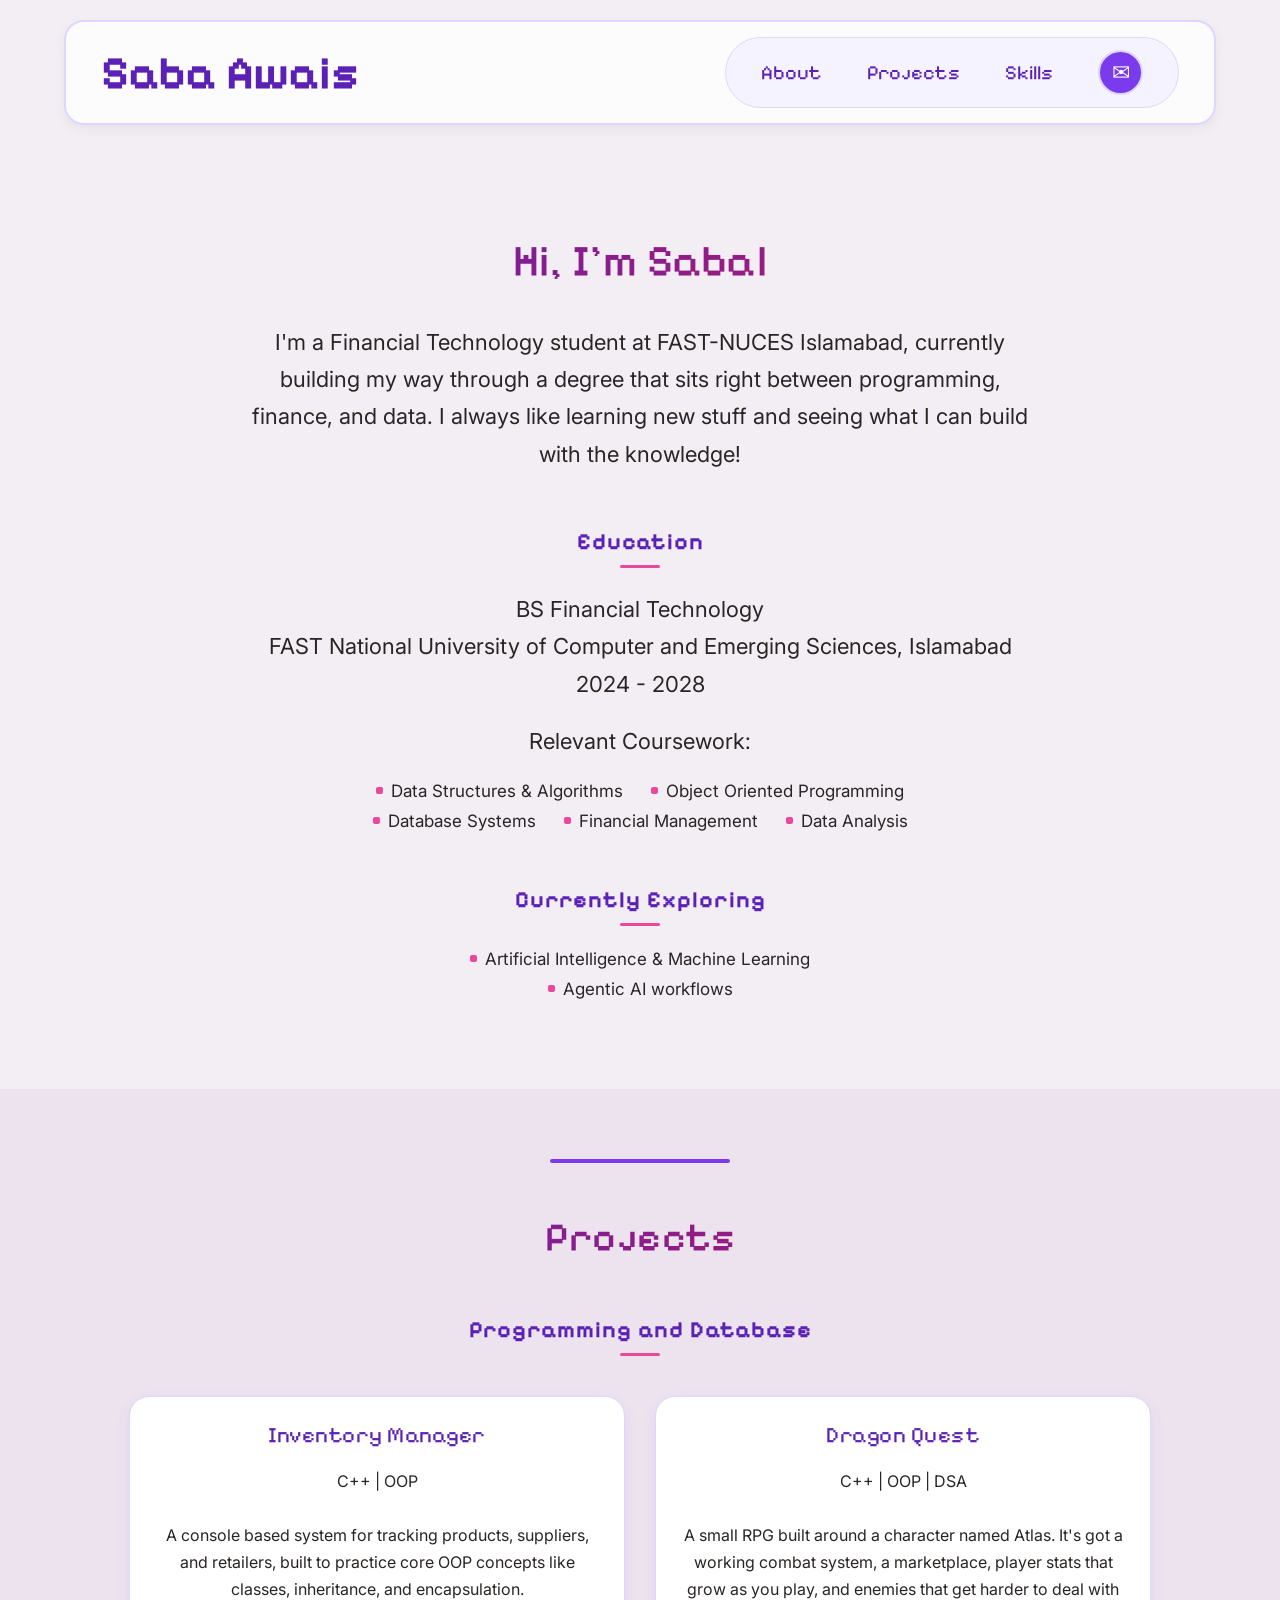
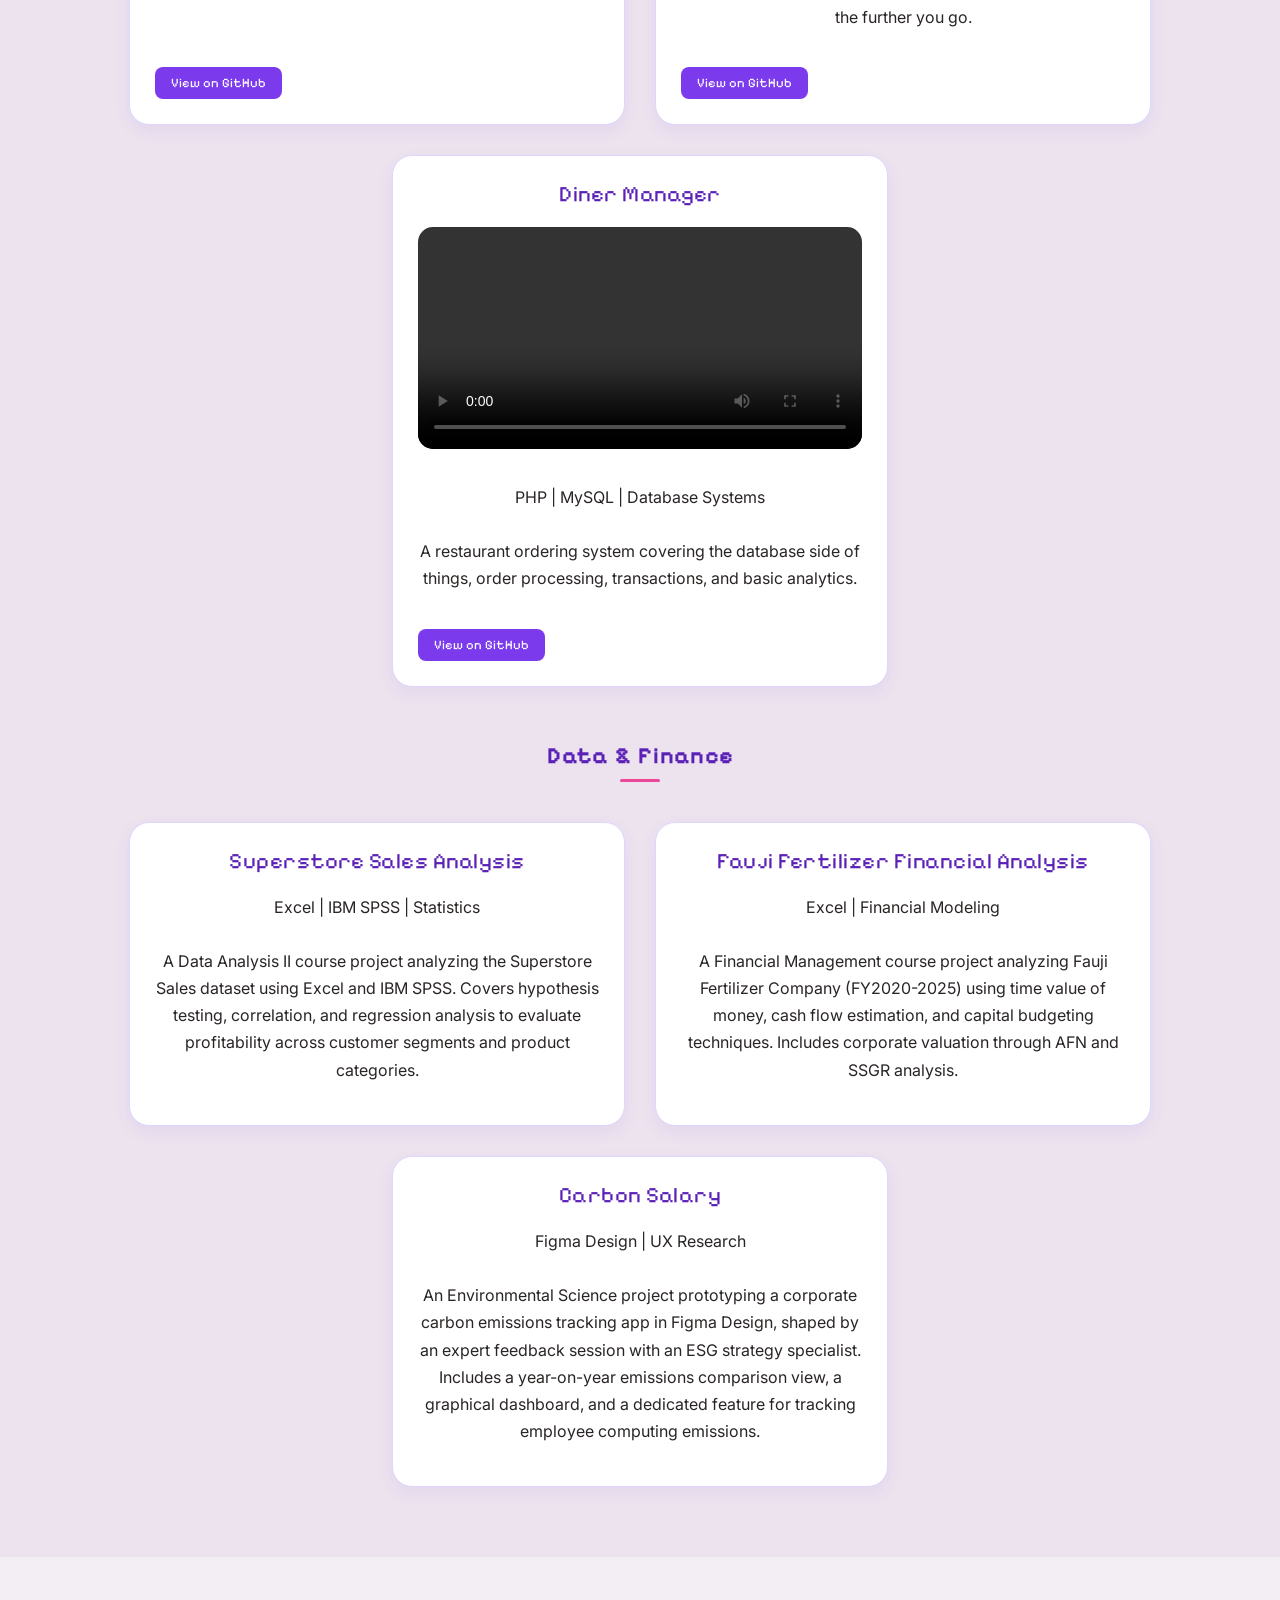
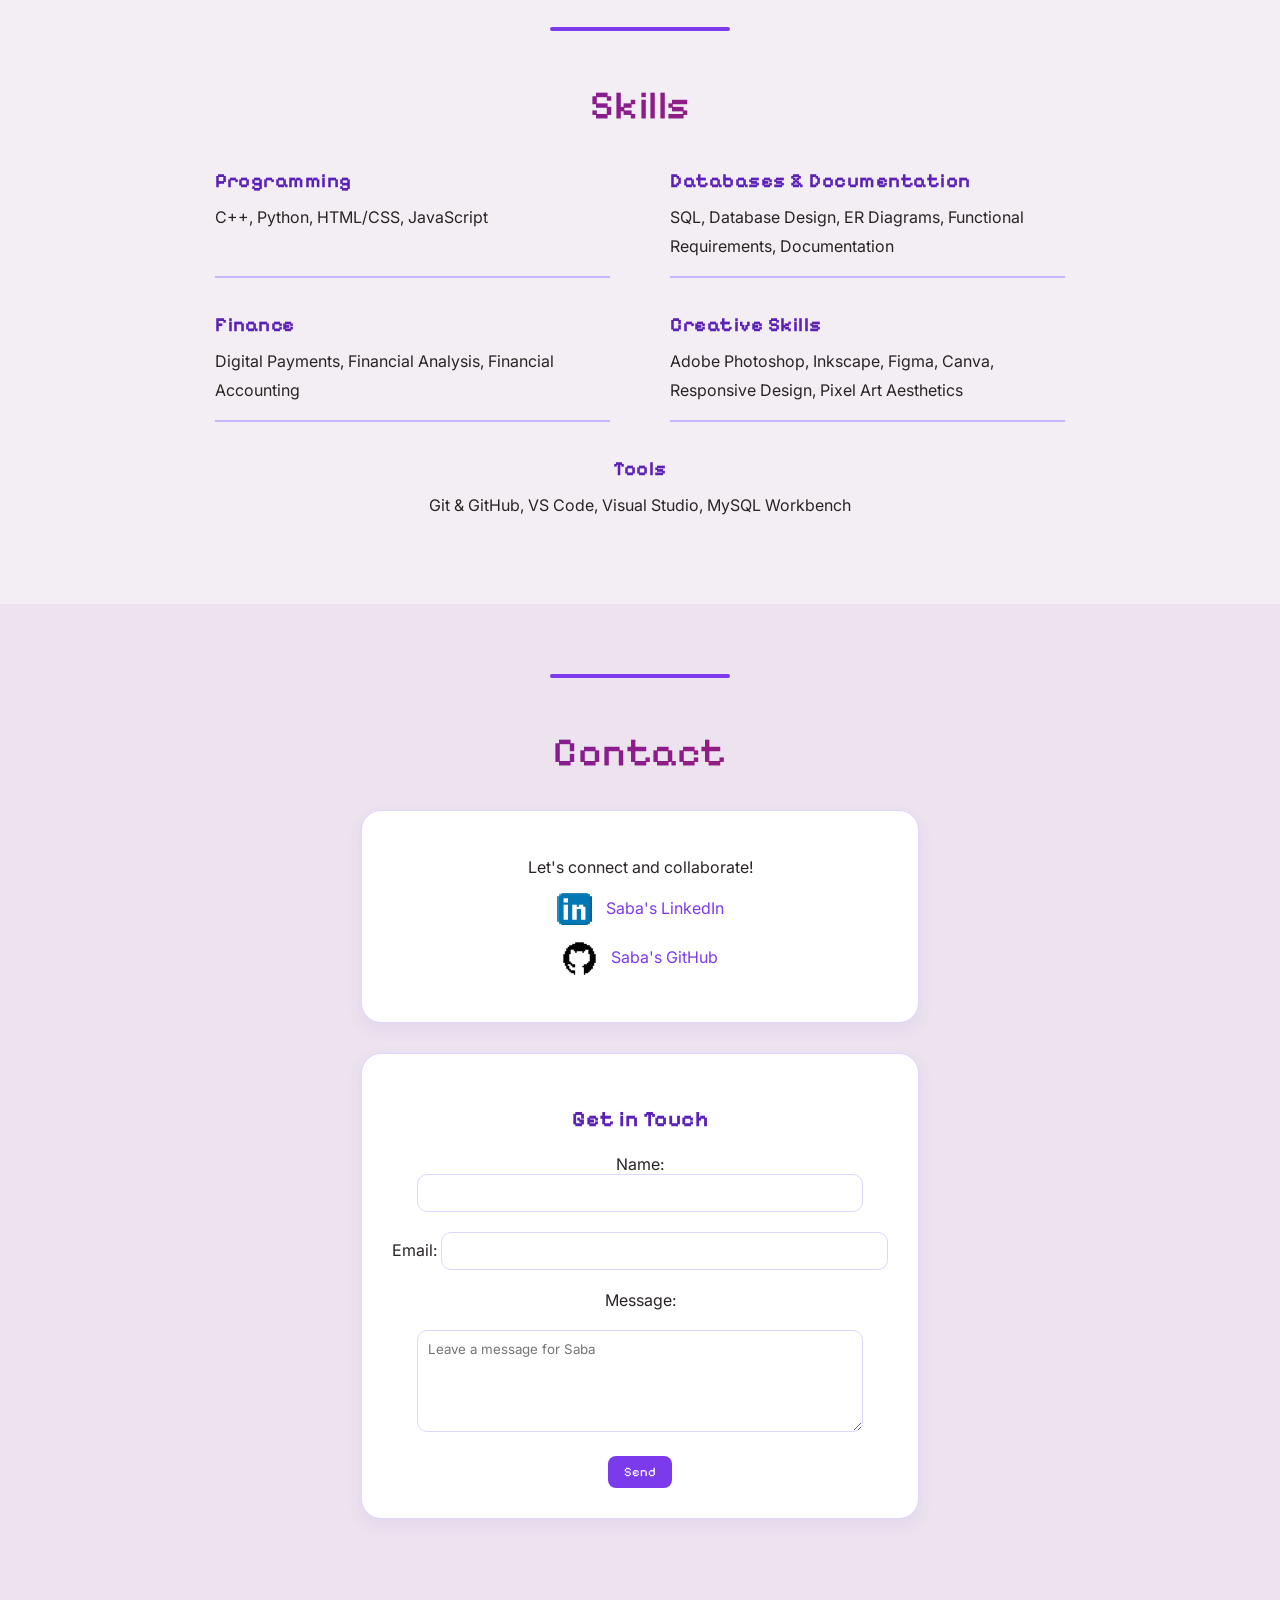
==== commit e9aab3e2: "new projects" ====
--- a/index.html
+++ b/index.html
@@ -4,7 +4,7 @@
 <meta charset="UTF-8">
 <meta name="viewport" content="width=device-width, initial-scale=1.0">
 <link rel="stylesheet" href="style.css">
-<link href="https://fonts.googleapis.com/css2?family=Pixelify+Sans&family=Space+Grotesk:wght@500;600;700&family=Inter:wght@300;400;500;600;700&display=swap" rel="stylesheet">
+<link href="https://fonts.googleapis.com/css2?family=Pixelify+Sans:wght@400;500;600&family=Inter:wght@300;400;500;600;700&display=swap" rel="stylesheet">
 <title>Saba Awais | FinTech Portfolio</title>
 </head>
 <body>
@@ -23,8 +23,7 @@
 
 <section id="about">
 <h2 class="about-sec" id="typing-text"></h2>
-<p class="about-me">A Financial Technology student exploring the intersection of programming, finance, and technology.</p>
-<p class="about-me">I'm currently pursuing a Bachelor's degree in Financial Technology at FAST-NUCES Islamabad. I enjoy building software projects, analysing data, and exploring how technology can improve financial systems.</p>
+<p class="about-me">I'm a Financial Technology student at FAST-NUCES Islamabad, currently building my way through a degree that sits right between programming, finance, and data. I always like learning new stuff and seeing what I can build with the knowledge!</p>
 
 <h3 class="sub-heading">Education</h3>
 <p class="about-me">
@@ -32,47 +31,103 @@
 FAST National University of Computer and Emerging Sciences, Islamabad<br>
 2024 - 2028
 </p>
-<p class="about-me">
-Relevant Coursework: Data Structures & Algorithms, Object Oriented Programming, Database Systems, Financial Management, Data Analysis
-</p>
+<p class="about-me">Relevant Coursework:</p>
+<ul class="plain-list">
+<li>Data Structures & Algorithms</li>
+<li>Object Oriented Programming</li>
+<li>Database Systems</li>
+<li>Financial Management</li>
+<li>Data Analysis</li>
+</ul>
 
 <h3 class="sub-heading">Currently Exploring</h3>
-<p class="about-me">Artificial Intelligence & Machine Learning and Agentic AI workflows.</p>
+<ul class="plain-list">
+<li>Artificial Intelligence & Machine Learning</li>
+<li>Agentic AI workflows</li>
+</ul>
 </section>
 
 <section id="projects">
 <h2 class="about-sec">Projects</h2>
+
+<h3 class="sub-heading">Programming and Database</h3>
 <div class="projects-container">
 
 <div class="project-card">
-<div class="card-header">StockFlow</div>
-<p class="card-description">
-C++ | Object Oriented Programming<br><br>
-A console based inventory management system for handling products, suppliers, and retailers using core OOP principles.
-</p>
+<div class="card-top">
+<div class="card-header">Inventory Manager</div>
+<p class="card-description">
+C++ | OOP <br><br>
+A console based system for tracking products, suppliers, and retailers, built to practice core OOP concepts like classes, inheritance, and encapsulation.
+</p>
+</div>
 <a href="https://github.com/SabaAwais/inventory-management-system" target="_blank">
 <button>View on GitHub</button>
 </a>
 </div>
 
 <div class="project-card">
-<div class="card-header">Atlas Rising</div>
-<p class="card-description">
-C++ | OOP<br><br>
-An RPG following Atlas as he battles through enemy infested realms, featuring a full combat system, an in-game marketplace, evolving player statistics, and progressively challenging enemies.
-</p>
-<button>Coming Soon</button>
-</div>
-
-<div class="project-card">
-<div class="card-header">DineFlow</div>
+<div class="card-top">
+<div class="card-header">Dragon Quest</div>
+<p class="card-description">
+C++ | OOP | DSA<br><br>
+A small RPG built around a character named Atlas. It's got a working combat system, a marketplace, player stats that grow as you play, and enemies that get harder to deal with the further you go.
+</p>
+</div>
+<a href="" target="_blank">
+<button>View on GitHub</button>
+</a>
+</div>
+
+<div class="project-card">
+<div class="card-top">
+<div class="card-header">Diner Manager</div>
 <video class="card-media" controls>
 <source src="videos/FINALPROJ_DB.mp4" type="video/mp4">
 </video>
 <p class="card-description">
-PHP | MySQL | Database Systems<br><br>
-A restaurant management system featuring database design, order processing, transactions, and analytics.
-</p>
+PHP | MySQL | Database Systems <br><br>
+A restaurant ordering system covering the database side of things, order processing, transactions, and basic analytics.
+</p>
+</div>
+<a href="https://github.com/SabaAwais/restaurant-ordering-system" target="_blank">
+<button>View on GitHub</button>
+</a>
+</div>
+
+</div>
+
+<h3 class="sub-heading">Data & Finance</h3>
+<div class="projects-container">
+
+<div class="project-card">
+<div class="card-top">
+<div class="card-header">Superstore Sales Analysis</div>
+<p class="card-description">
+Excel | IBM SPSS | Statistics<br><br>
+A Data Analysis II course project analyzing the Superstore Sales dataset using Excel and IBM SPSS. Covers hypothesis testing, correlation, and regression analysis to evaluate profitability across customer segments and product categories.
+</p>
+</div>
+</div>
+
+<div class="project-card">
+<div class="card-top">
+<div class="card-header">Fauji Fertilizer Financial Analysis</div>
+<p class="card-description">
+Excel | Financial Modeling<br><br>
+A Financial Management course project analyzing Fauji Fertilizer Company (FY2020-2025) using time value of money, cash flow estimation, and capital budgeting techniques. Includes corporate valuation through AFN and SSGR analysis.
+</p>
+</div>
+</div>
+
+<div class="project-card">
+<div class="card-top">
+<div class="card-header">Carbon Salary</div>
+<p class="card-description">
+Figma Design | UX Research<br><br>
+An Environmental Science project prototyping a corporate carbon emissions tracking app in Figma Design, shaped by an expert feedback session with an ESG strategy specialist. Includes a year-on-year emissions comparison view, a graphical dashboard, and a dedicated feature for tracking employee computing emissions.
+</p>
+</div>
 </div>
 
 </div>
@@ -80,33 +135,33 @@
 
 <section id="skills">
 <h2 class="about-sec">Skills</h2>
-<div class="skills-table-container">
-<table class="skills-table">
-<tr>
-<td>
+<div class="skills-list">
+
+<div class="skills-group">
 <h3>Programming</h3>
-<p>C++<br>Python<br>HTML/CSS<br>JavaScript<br>SQL</p>
-</td>
-<td>
+<p>C++, Python, HTML/CSS, JavaScript</p>
+</div>
+
+<div class="skills-group">
 <h3>Databases & Documentation</h3>
-<p>MySQL<br>Database Design<br>ER Diagrams<br>Functional Requirements<br>Documentation</p>
-</td>
-<td>
+<p>SQL, Database Design, ER Diagrams, Functional Requirements, Documentation</p>
+</div>
+
+<div class="skills-group">
 <h3>Finance</h3>
-<p>Digital Payments<br>Financial Analysis<br>Financial Accounting</p>
-</td>
-</tr>
-<tr>
-<td colspan="2">
+<p>Digital Payments, Financial Analysis, Financial Accounting</p>
+</div>
+
+<div class="skills-group">
 <h3>Creative Skills</h3>
-<p>UI Design<br>Figma<br>Canva<br>Photoshop<br>Inkscape<br>Responsive Design<br>Pixel Art Aesthetics</p>
-</td>
-<td>
+<p>Adobe Photoshop, Inkscape, Figma, Canva, Responsive Design, Pixel Art Aesthetics</p>
+</div>
+
+<div class="skills-group">
 <h3>Tools</h3>
-<p>Git & GitHub<br>VS Code<br>Visual Studio<br>MySQL Workbench</p>
-</td>
-</tr>
-</table>
+<p>Git & GitHub, VS Code, Visual Studio, MySQL Workbench</p>
+</div>
+
 </div>
 </section>
 
--- a/style.css
+++ b/style.css
@@ -8,7 +8,6 @@
     --purple-dark:#5b21b6;
     --pink-dark:#be185d;
     --glitch-pink:#ec4899;
-    --gold:#d97706;
     --white:#ffffff;
 }
 
@@ -32,13 +31,14 @@
     cursor:url('assets/pixel_cursor_hand.png'),pointer;
 }
 
+.glitch-text,
 .about-sec,
 .sub-heading,
+.card-header,
+.skills-group h3,
+.git,
+nav a,
 button{
-    font-family:'Space Grotesk',sans-serif;
-}
-
-.glitch-text{
     font-family:'Pixelify Sans',monospace;
 }
 
@@ -59,7 +59,7 @@
 }
 
 h1{
-    font-size:50px;
+    font-size:44px;
     margin:0;
 }
 
@@ -107,7 +107,6 @@
 
 .contact-nav a:hover{
     background:var(--purple-dark);
-    transform:translateY(-3px);
 }
 
 section{
@@ -143,9 +142,9 @@
 }
 
 .about-sec{
-    font-size:48px;
-    font-weight:700;
-    letter-spacing:-0.5px;
+    font-size:40px;
+    font-weight:500;
+    letter-spacing:0.5px;
     text-align:center;
     margin-top:20px;
     background:linear-gradient(90deg,var(--purple-dark),var(--pink-dark));
@@ -155,10 +154,8 @@
 }
 
 .sub-heading{
-    font-size:22px;
-    font-weight:600;
-    letter-spacing:2px;
-    text-transform:uppercase;
+    font-size:23px;
+    letter-spacing:1px;
     text-align:center;
     color:var(--purple-dark);
     margin-top:55px;
@@ -183,8 +180,34 @@
 }
 
 #typing-text{
-    font-size:45px;
-    color:var(--purple-dark);
+    font-size:44px;
+}
+
+.plain-list{
+    list-style:none;
+    max-width:550px;
+    margin:20px auto;
+    padding:0;
+    font-size:17px;
+    display:flex;
+    flex-wrap:wrap;
+    justify-content:center;
+    gap:10px 28px;
+}
+
+.plain-list li{
+    display:flex;
+    align-items:center;
+    gap:8px;
+}
+
+.plain-list li::before{
+    content:"";
+    width:7px;
+    height:7px;
+    background:var(--glitch-pink);
+    border-radius:2px;
+    flex-shrink:0;
 }
 
 #typing-text::after{
@@ -199,7 +222,7 @@
 .glitch-text{
     position:relative;
     color:var(--purple-dark);
-    font-size:3rem;
+    font-size:2.9rem;
     display:inline-block;
 }
 
@@ -216,27 +239,29 @@
 .glitch-text:hover::before{
     color:#ec4899;
     opacity:1;
-    animation:glitch1 .8s infinite;
+    animation:glitch1 2.2s infinite;
 }
 
 .glitch-text:hover::after{
     color:#8b5cf6;
     opacity:1;
-    animation:glitch2 .8s infinite;
+    animation:glitch2 2.4s infinite;
 }
 
 @keyframes glitch1{
     0%{ transform:translate(0); }
-    20%{ transform:translate(-3px,2px); }
-    40%{ transform:translate(3px,-2px); }
-    60%{ transform:translate(-2px,3px); }
+    20%{ transform:translate(1.5px,-1px); }
+    40%{ transform:translate(-1.5px,1px); }
+    60%{ transform:translate(1px,1.5px); }
+    80%{ transform:translate(-1px,-1px); }
     100%{ transform:translate(0); }
 }
 
 @keyframes glitch2{
     0%{ transform:translate(0); }
-    25%{ transform:translate(3px,-2px); }
-    50%{ transform:translate(-3px,2px); }
+    25%{ transform:translate(-1.5px,1px); }
+    50%{ transform:translate(1.5px,-1px); }
+    75%{ transform:translate(-1px,-1.5px); }
     100%{ transform:translate(0); }
 }
 
@@ -246,6 +271,7 @@
     gap:30px;
     flex-wrap:wrap;
     margin-top:40px;
+    align-items:stretch;
 }
 
 .project-card{
@@ -257,16 +283,21 @@
     border:1px solid #ddd6fe;
     box-shadow:0 6px 16px rgba(124,58,237,.08);
     transition:.3s;
+    display:flex;
+    flex-direction:column;
+    justify-content:space-between;
 }
 
 .project-card:hover{
     transform:translateY(-6px);
 }
 
+.card-top{
+    flex:1;
+}
+
 .card-header{
-    font-family:'Space Grotesk',sans-serif;
-    font-size:24px;
-    font-weight:700;
+    font-size:22px;
     letter-spacing:0.5px;
     text-align:center;
     color:var(--purple-dark);
@@ -282,15 +313,23 @@
 .card-media{
     width:100%;
     border-radius:15px;
+    margin-bottom:15px;
+}
+
+.project-card > a,
+.project-card > button{
+    margin-top:20px;
+    align-self:flex-start;
 }
 
 button{
     background:var(--purple);
     color:white;
     border:none;
-    padding:10px 20px;
-    border-radius:10px;
-    font-size:16px;
+    padding:8px 16px;
+    border-radius:8px;
+    font-size:13px;
+    width:auto;
 }
 
 button:hover{
@@ -298,38 +337,37 @@
     transform:translateY(-2px);
 }
 
-.skills-table-container{
-    display:flex;
-    justify-content:center;
-}
-
-.skills-table{
-    width:85%;
-    border-collapse:separate;
-    border-spacing:25px;
-}
-
-.skills-table td{
-    background:var(--lavender);
-    border:1px solid #ddd6fe;
-    border-radius:20px;
-    padding:25px;
-    text-align:center;
-    vertical-align:top;
-}
-
-.skills-table h3{
-    font-family:'Space Grotesk',sans-serif;
-    font-size:22px;
-    font-weight:700;
+.skills-list{
+    max-width:850px;
+    margin:40px auto 0 auto;
+    display:grid;
+    grid-template-columns:repeat(2,1fr);
+    gap:35px 60px;
+}
+
+.skills-group{
+    border-bottom:2px solid var(--lavender-dark);
+    padding-bottom:15px;
+}
+
+.skills-list .skills-group:last-child{
+    grid-column:1 / -1;
+    text-align:center;
+    border-bottom:none;
+}
+
+.skills-group h3{
+    font-size:20px;
     letter-spacing:0.5px;
     color:var(--purple-dark);
-    margin-top:0;
-}
-
-.skills-table p{
+    margin:0 0 10px 0;
+}
+
+.skills-group p{
     font-size:16px;
-    line-height:2;
+    line-height:1.8;
+    color:var(--text);
+    margin:0;
 }
 
 #contacts{
@@ -359,9 +397,7 @@
 }
 
 .git{
-    font-family:'Space Grotesk',sans-serif;
-    font-size:26px;
-    font-weight:700;
+    font-size:22px;
     letter-spacing:0.5px;
     color:var(--purple-dark);
 }
@@ -387,7 +423,7 @@
     }
 
     h1{
-        font-size:35px;
+        font-size:30px;
     }
 
     nav ul{
@@ -397,7 +433,7 @@
     }
 
     .about-sec{
-        font-size:32px;
+        font-size:28px;
     }
 
     .about-me{
@@ -408,15 +444,8 @@
         width:90%;
     }
 
-    .skills-table,
-    .skills-table tr,
-    .skills-table td{
-        display:block;
-        width:100%;
-    }
-
-    .skills-table td{
-        margin-bottom:20px;
+    .skills-list{
+        grid-template-columns:1fr;
     }
 
     .contact-container,
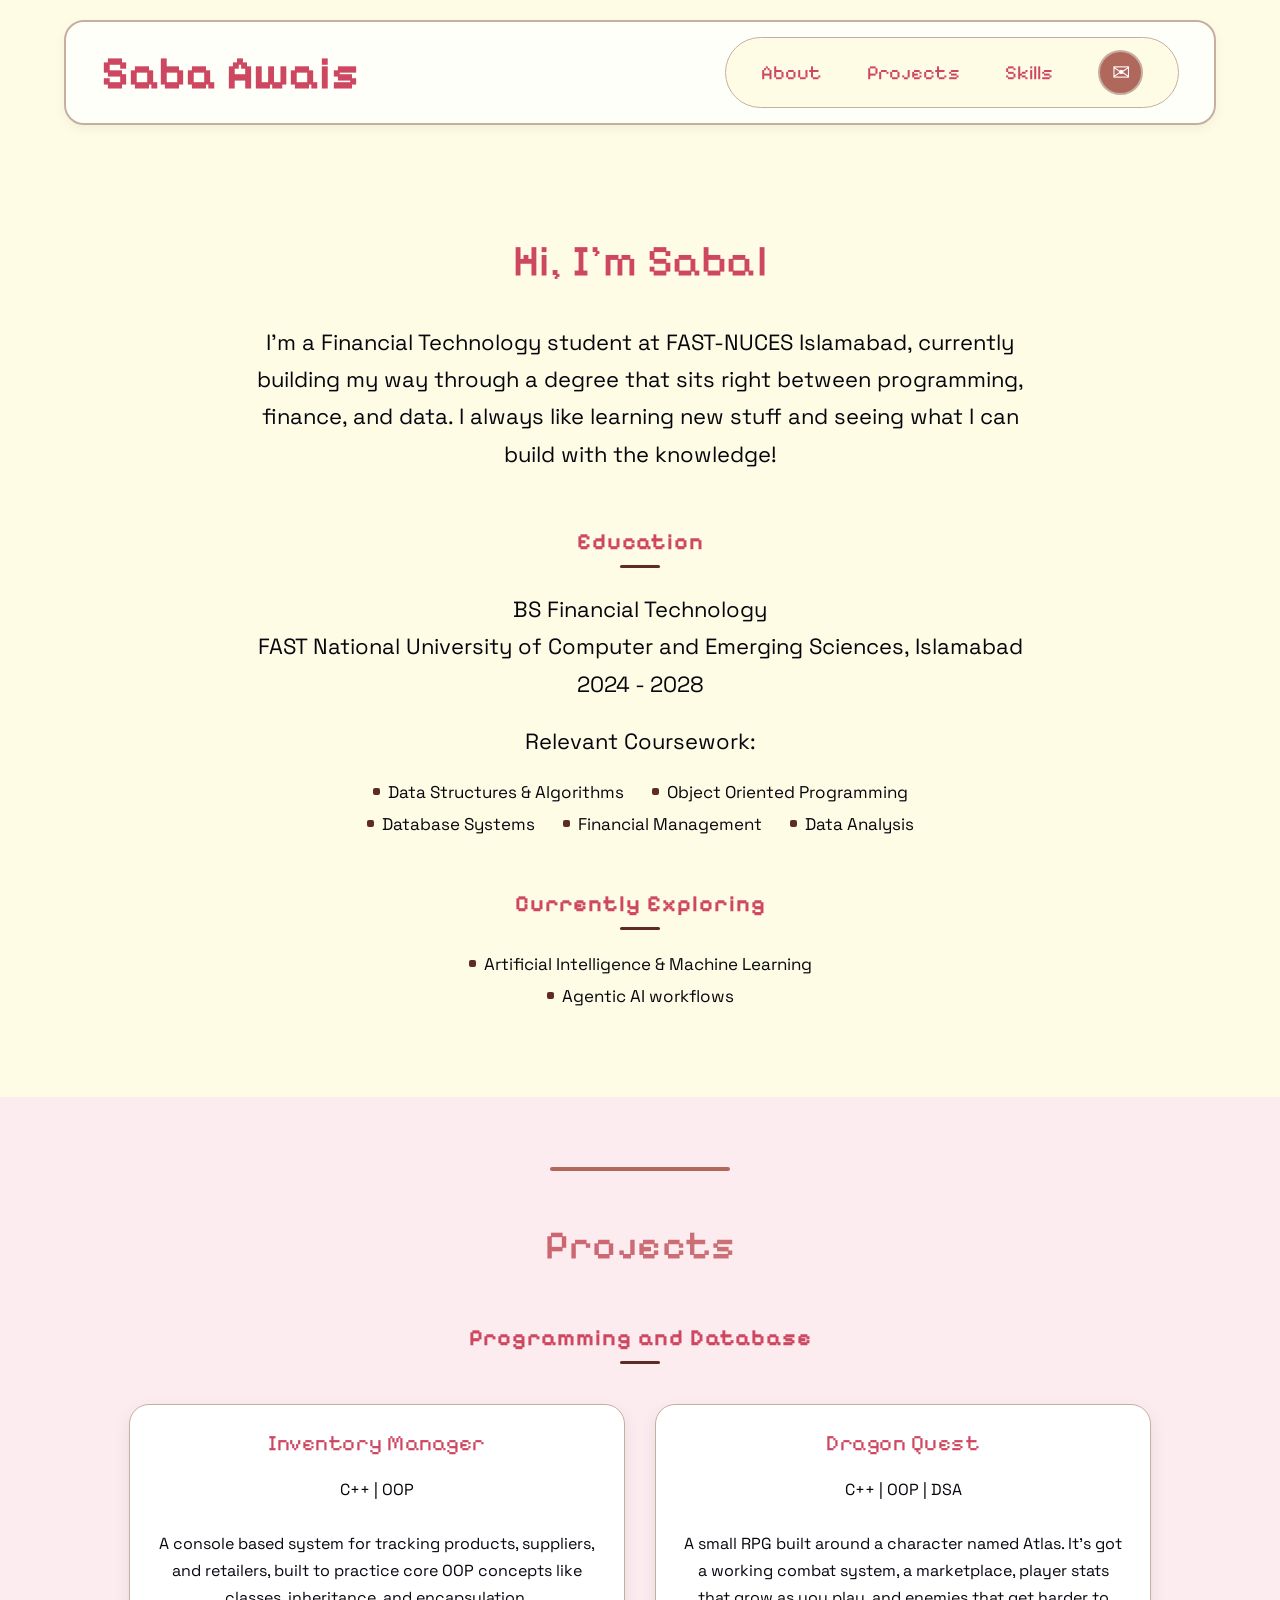
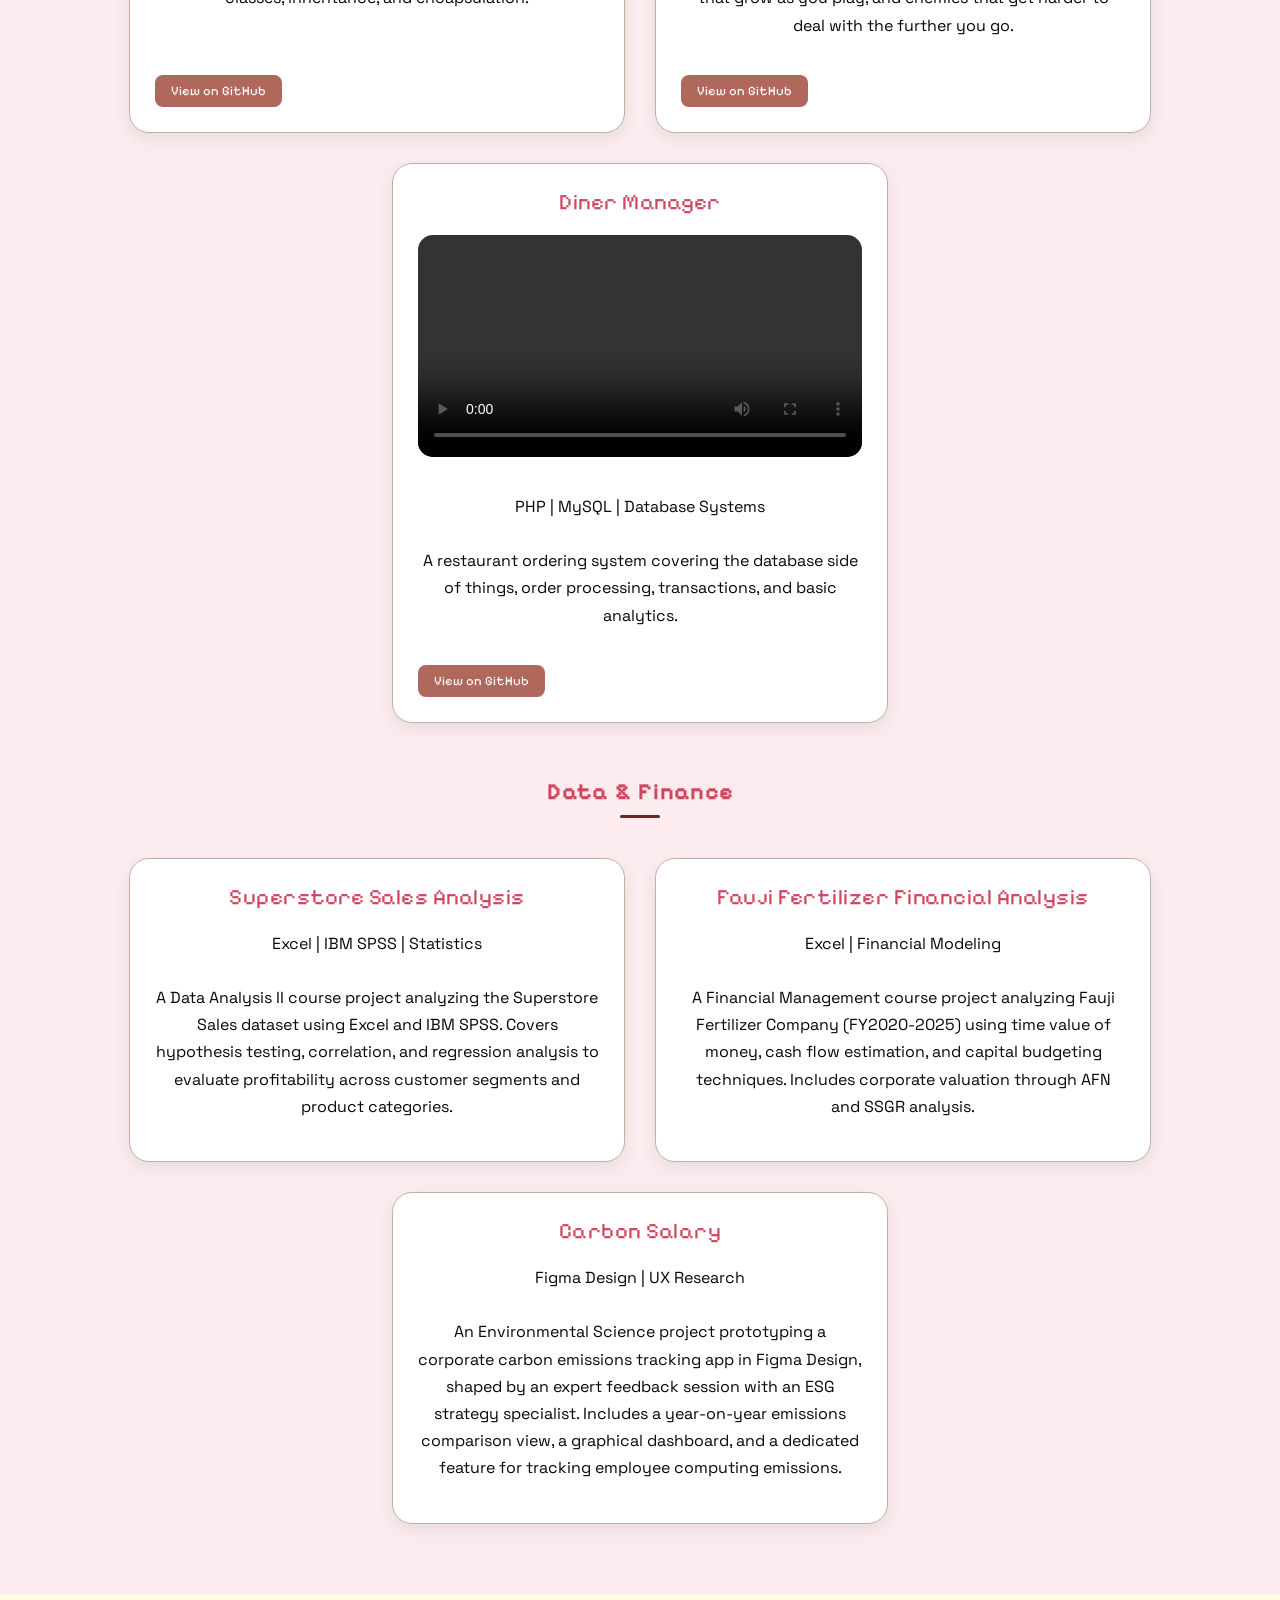
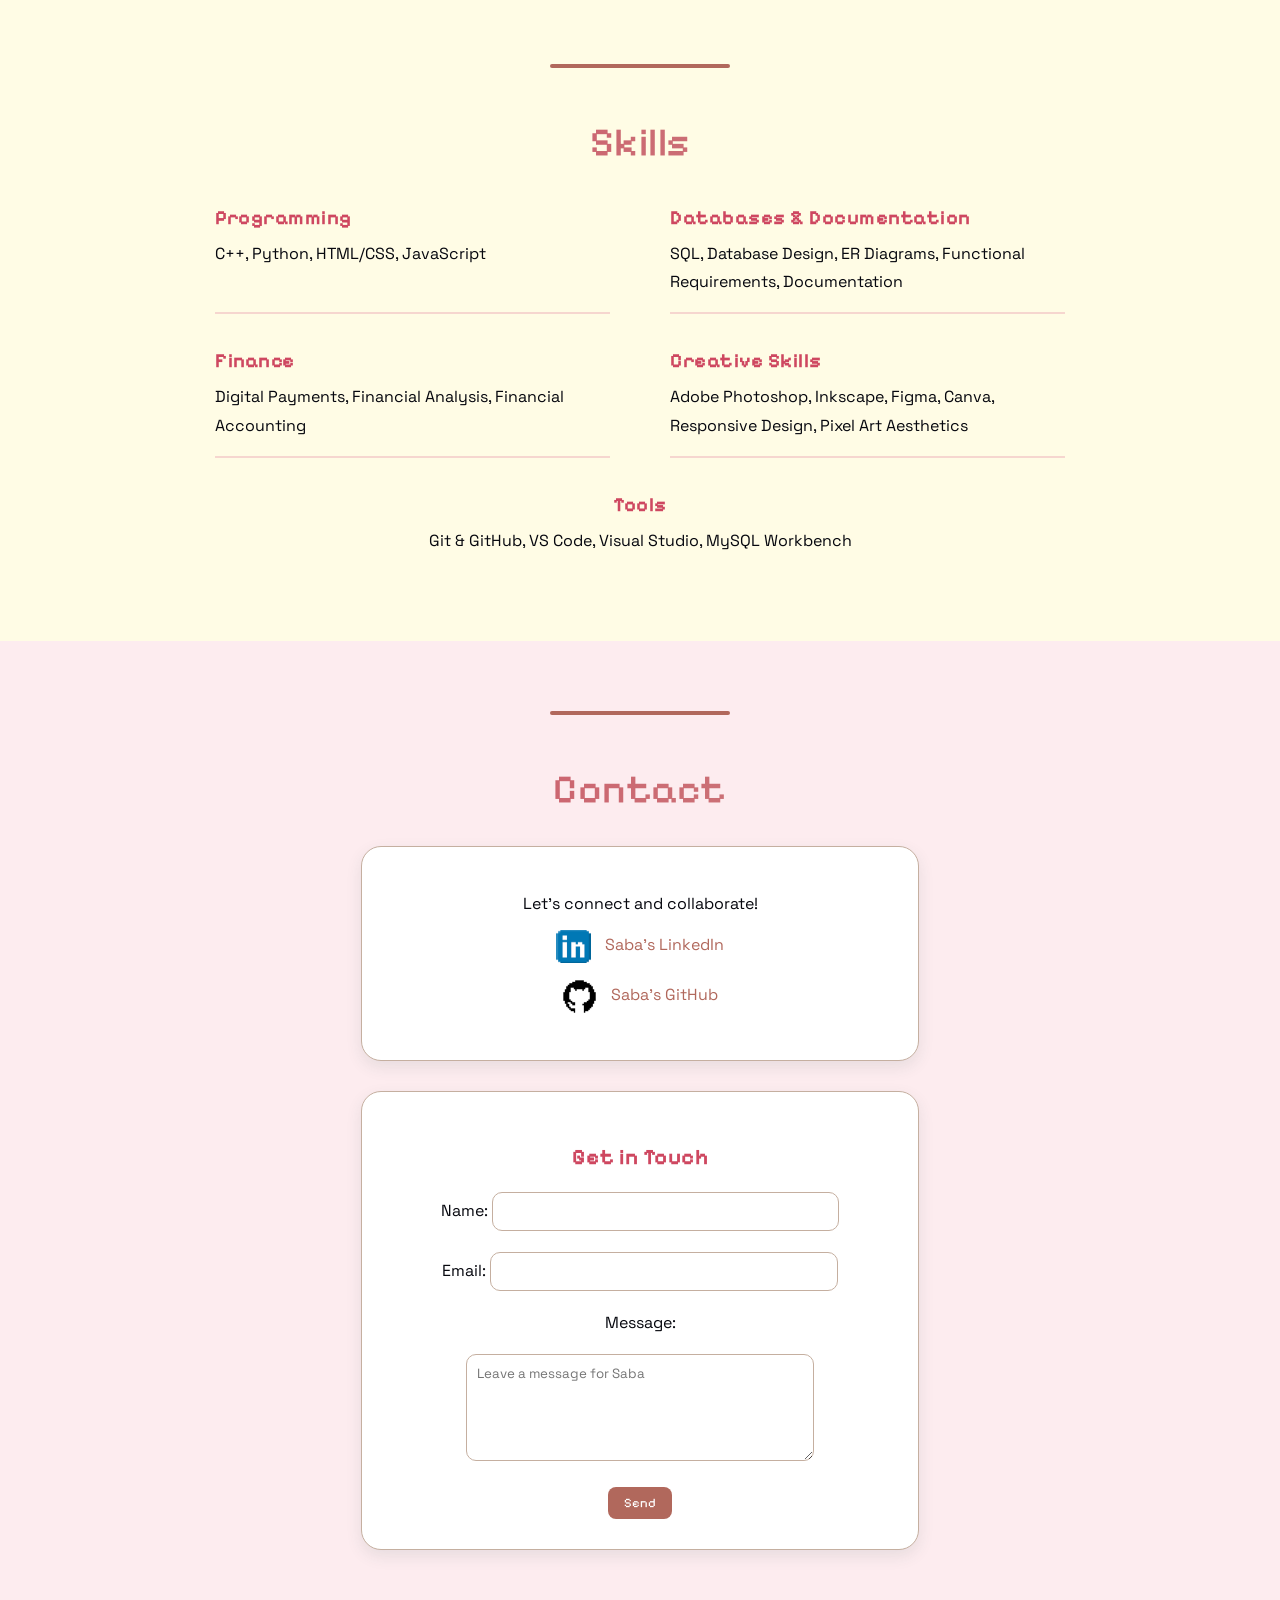
==== commit 7da46bef: "theme change" ====
--- a/index.html
+++ b/index.html
@@ -4,7 +4,7 @@
 <meta charset="UTF-8">
 <meta name="viewport" content="width=device-width, initial-scale=1.0">
 <link rel="stylesheet" href="style.css">
-<link href="https://fonts.googleapis.com/css2?family=Pixelify+Sans:wght@400;500;600&family=Inter:wght@300;400;500;600;700&display=swap" rel="stylesheet">
+<link href="https://fonts.googleapis.com/css2?family=Pixelify+Sans:wght@400;500;600&family=Space+Grotesk:wght@300;400;500;600;700&display=swap" rel="stylesheet">
 <title>Saba Awais | FinTech Portfolio</title>
 </head>
 <body>
@@ -61,7 +61,7 @@
 A console based system for tracking products, suppliers, and retailers, built to practice core OOP concepts like classes, inheritance, and encapsulation.
 </p>
 </div>
-<a href="https://github.com/SabaAwais/inventory-management-system" target="_blank">
+<a href="https://github.com/SabaAwais/inventory-manager" target="_blank">
 <button>View on GitHub</button>
 </a>
 </div>
@@ -74,7 +74,7 @@
 A small RPG built around a character named Atlas. It's got a working combat system, a marketplace, player stats that grow as you play, and enemies that get harder to deal with the further you go.
 </p>
 </div>
-<a href="" target="_blank">
+<a href="https://github.com/SabaAwais/dragon-quest" target="_blank">
 <button>View on GitHub</button>
 </a>
 </div>
@@ -90,7 +90,7 @@
 A restaurant ordering system covering the database side of things, order processing, transactions, and basic analytics.
 </p>
 </div>
-<a href="https://github.com/SabaAwais/restaurant-ordering-system" target="_blank">
+<a href="https://github.com/SabaAwais/diner-manager" target="_blank">
 <button>View on GitHub</button>
 </a>
 </div>
--- a/style.css
+++ b/style.css
@@ -1,14 +1,21 @@
 :root {
-    --bg:#f3eef4;
-    --bg-alt:#ece3ee;
-    --text:#292524;
-    --lavender:#ede9fe;
-    --lavender-dark:#c4b5fd;
-    --purple:#7c3aed;
-    --purple-dark:#5b21b6;
-    --pink-dark:#be185d;
-    --glitch-pink:#ec4899;
-    --white:#ffffff;
+    --bg:#fffce5;            /* Main page background (#about, #skills sections) */
+    --bg-alt:#fdecef;        /* Alternate section background (#projects, #contacts) */
+    --text:#06070E;          /* Default body/paragraph text color */
+    --lavender-dark:#F6D6CF; /* Skills-group divider line*/
+    --purple:#b1685c;        /* Buttons, contact icon background, section divider line */
+    --purple-dark:#CE4760;   /* Headings h1 "Saba Awais", "Hi, I'm Saba", sub-headings, card headers, skills headings, "Get in Touch", button hover, and one end of the section-title gradient */
+    --secondglitch-hover:#ec9ba7;
+    --firstglitch: #fde31e;
+    --glitch-pink:#5f2b24;   /* Sub-heading underline, list bullet dots*/
+    --taupe:#C5AFA0;         /* All soft borders: header, nav, cards, contact box, form inputs */
+    
+    --taupe-dark:#CE4760;    /* Default (non-hover) nav link color */
+    --hover-link:#f0a1ad ;
+    --navlinkhover: #6c3b34;;
+
+    --white:#ffffff;         /* Defined but not directly referenced (project cards/contact boxes use white literally) */
+    --pink-dark:#c98f86;     /* Other end of the section-title gradient (About/Projects/Skills/Contact headings) */
 }
 
 *{
@@ -22,7 +29,7 @@
 body{
     background:var(--bg);
     color:var(--text);
-    font-family:'Inter',sans-serif;
+    font-family:'Space Grotesk',sans-serif;
     cursor:url('assets/pixel_cursor part.png'),auto;
     margin:0;
 }
@@ -47,7 +54,7 @@
     margin:20px auto;
     padding:15px 35px;
     background:rgba(255,255,255,.8);
-    border:2px solid #ddd6fe;
+    border:2px solid var(--taupe);
     border-radius:20px;
     display:flex;
     align-items:center;
@@ -64,10 +71,10 @@
 }
 
 nav{
-    background:#f5f3ff;
+    background:var(--bg);
     padding:12px 35px;
     border-radius:50px;
-    border:1px solid #ddd6fe;
+    border:1px solid var(--taupe);
 }
 
 nav ul{
@@ -80,13 +87,14 @@
 }
 
 nav a{
-    color:var(--purple-dark);
+    color:var(--taupe-dark);
     text-decoration:none;
     font-size:20px;
+    transition:.3s;
 }
 
 nav a:hover{
-    color:var(--glitch-pink);
+    color:var(--hover-link);
 }
 
 .contact-nav a{
@@ -101,12 +109,12 @@
     text-align:center;
     line-height:1;
     font-size:22px;
-    border:2px solid #ddd6fe;
+    border:2px solid var(--taupe);
     transition:.3s;
 }
 
 .contact-nav a:hover{
-    background:var(--purple-dark);
+    background:var(--navlinkhover);
 }
 
 section{
@@ -153,6 +161,13 @@
     color:transparent;
 }
 
+/* "Hi, I'm Saba" stays a solid color, matching the h1 and nav hover state instead of the section-title gradient */
+#typing-text{
+    background:none;
+    -webkit-text-fill-color:var(--purple-dark);
+    color:var(--purple-dark);
+}
+
 .sub-heading{
     font-size:23px;
     letter-spacing:1px;
@@ -237,13 +252,13 @@
 }
 
 .glitch-text:hover::before{
-    color:#ec4899;
+    color:var(--firstglitch);
     opacity:1;
     animation:glitch1 2.2s infinite;
 }
 
 .glitch-text:hover::after{
-    color:#8b5cf6;
+    color:var(--secondglitch-hover);
     opacity:1;
     animation:glitch2 2.4s infinite;
 }
@@ -280,8 +295,8 @@
     min-width:300px;
     padding:25px;
     border-radius:20px;
-    border:1px solid #ddd6fe;
-    box-shadow:0 6px 16px rgba(124,58,237,.08);
+    border:1px solid var(--taupe);
+    box-shadow:0 6px 16px rgba(41,82,74,.10);
     transition:.3s;
     display:flex;
     flex-direction:column;
@@ -333,7 +348,7 @@
 }
 
 button:hover{
-    background:var(--purple-dark);
+    background:var(--navlinkhover);
     transform:translateY(-2px);
 }
 
@@ -381,8 +396,8 @@
     margin:30px auto;
     padding:30px;
     border-radius:20px;
-    border:1px solid #ddd6fe;
-    box-shadow:0 6px 16px rgba(124,58,237,.08);
+    border:1px solid var(--taupe);
+    box-shadow:0 6px 16px rgba(41,82,74,.10);
 }
 
 .contact-container a{
@@ -404,12 +419,12 @@
 
 input,
 textarea{
-    width:90%;
+    width:70%;
     max-width:100%;
     padding:10px;
     border-radius:10px;
-    border:1px solid #ddd6fe;
-    font-family:'Inter';
+    border:1px solid var(--taupe);
+    font-family:'Space Grotesk';
 }
 
 textarea{
